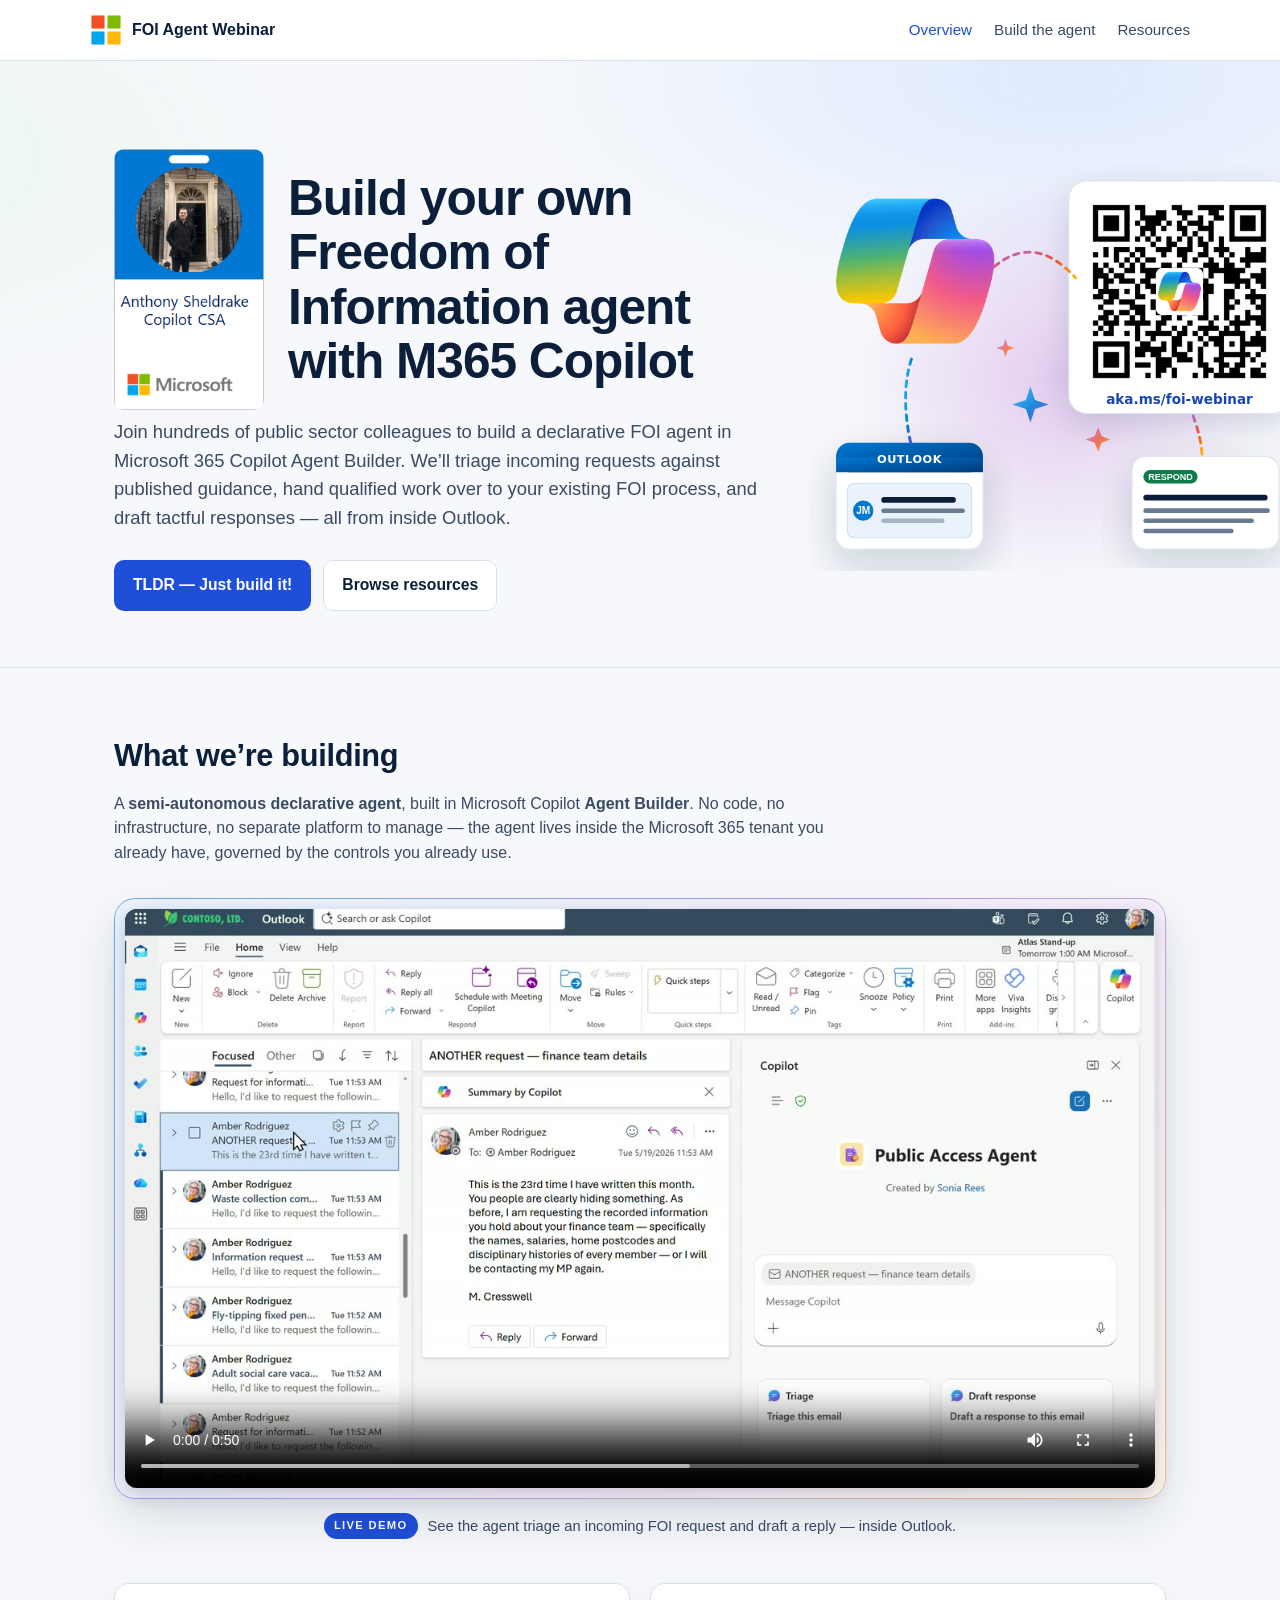
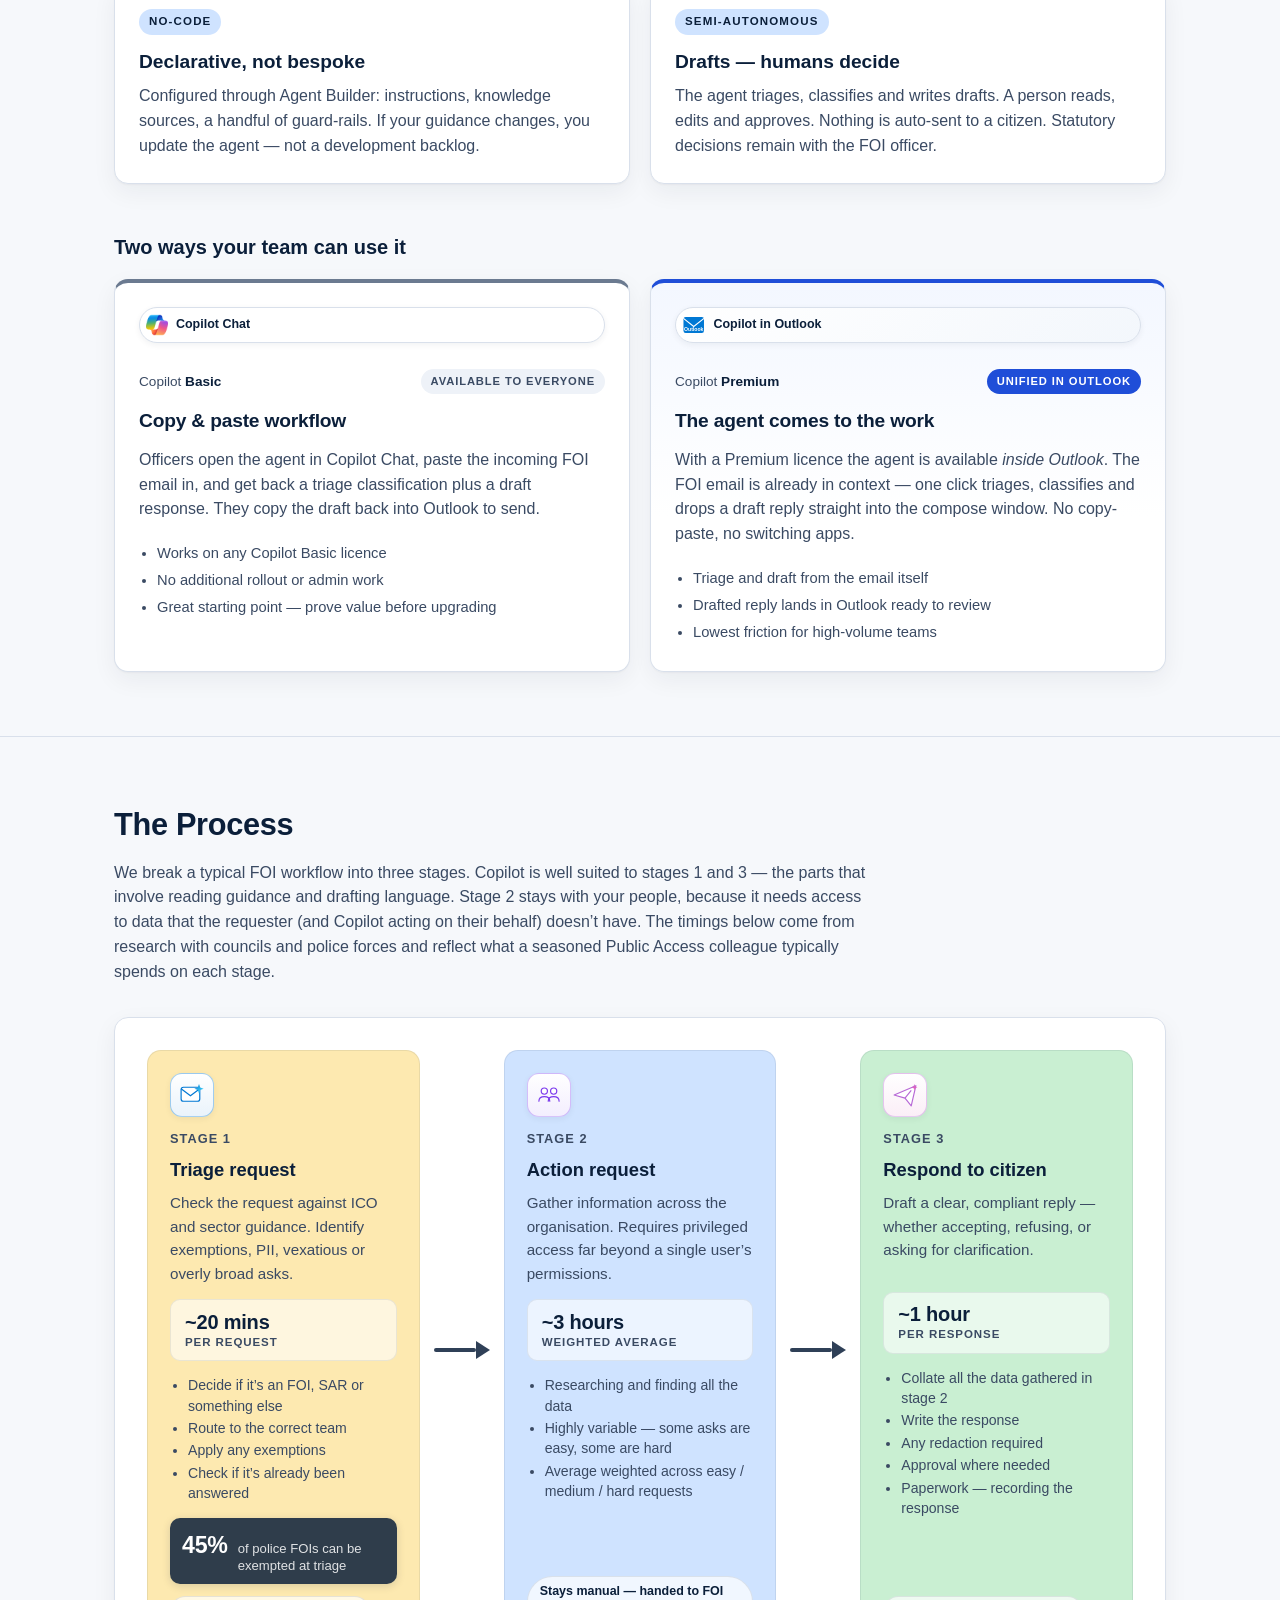
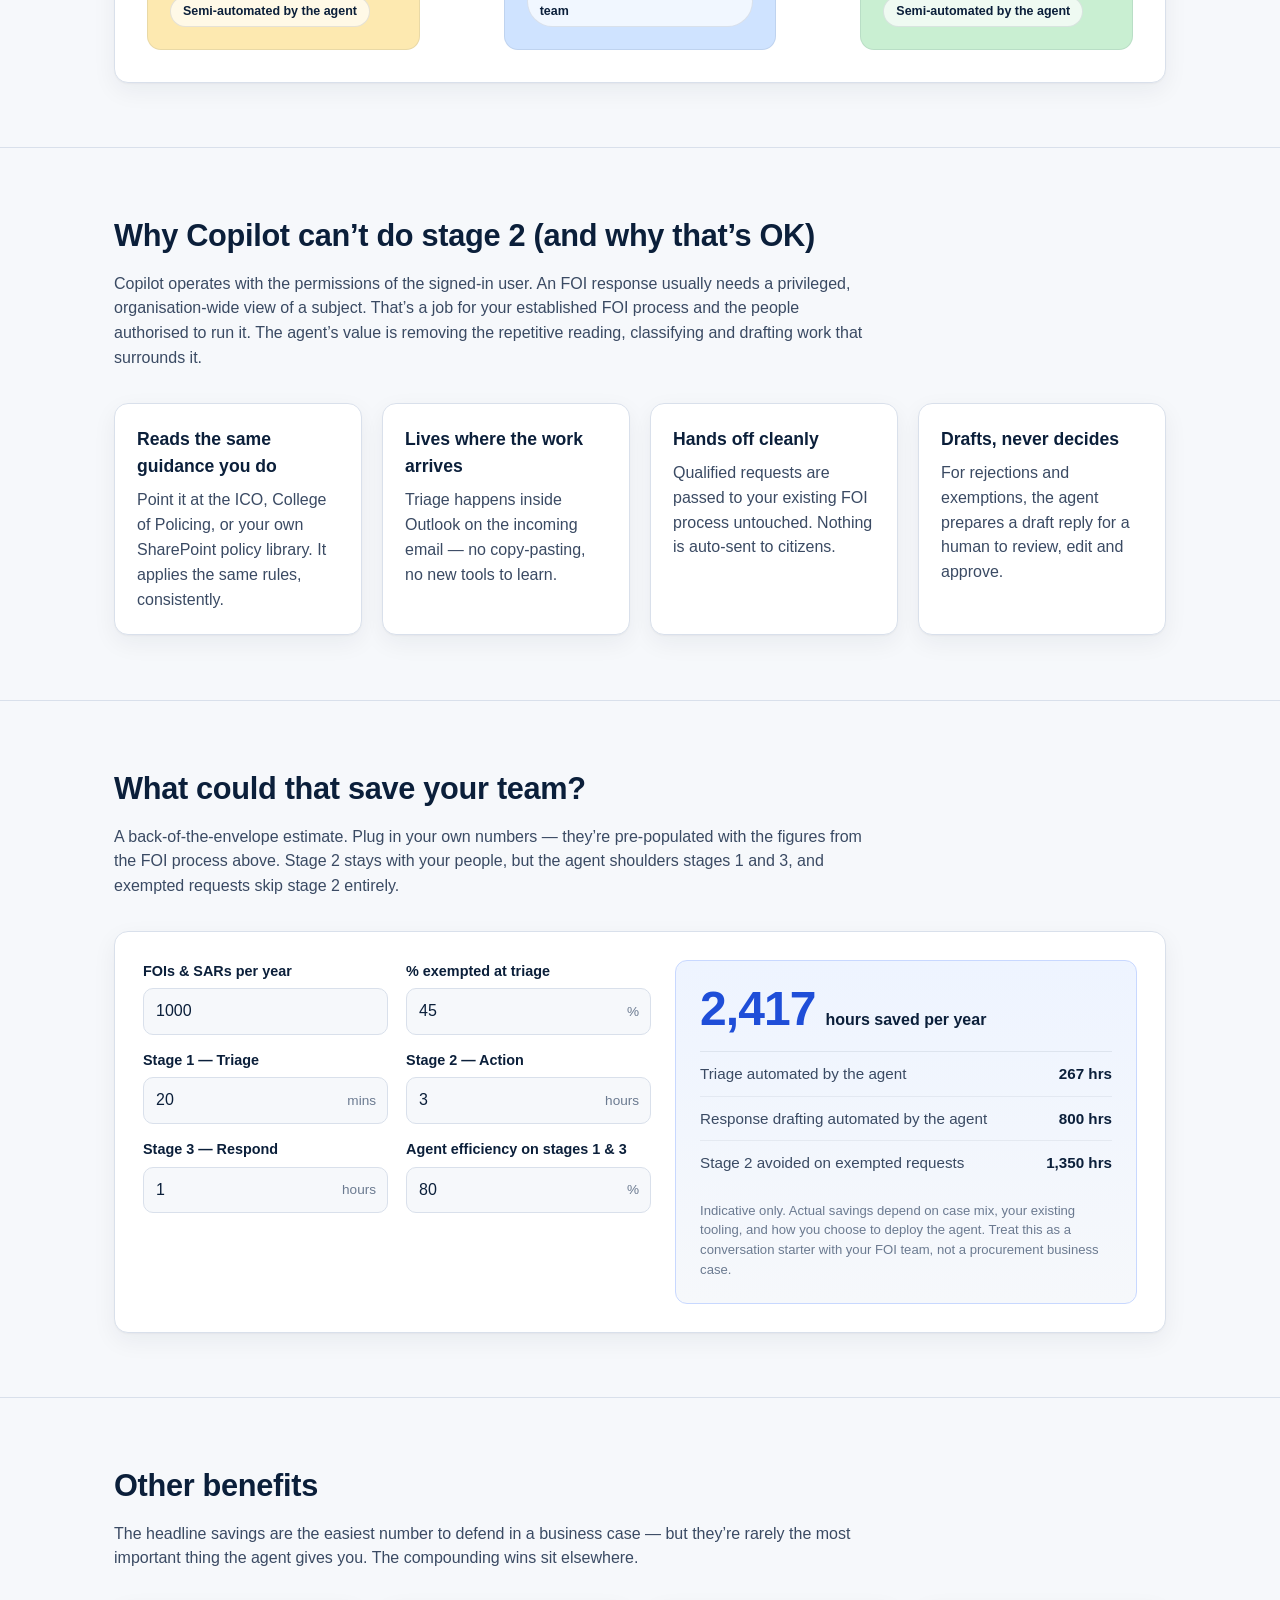
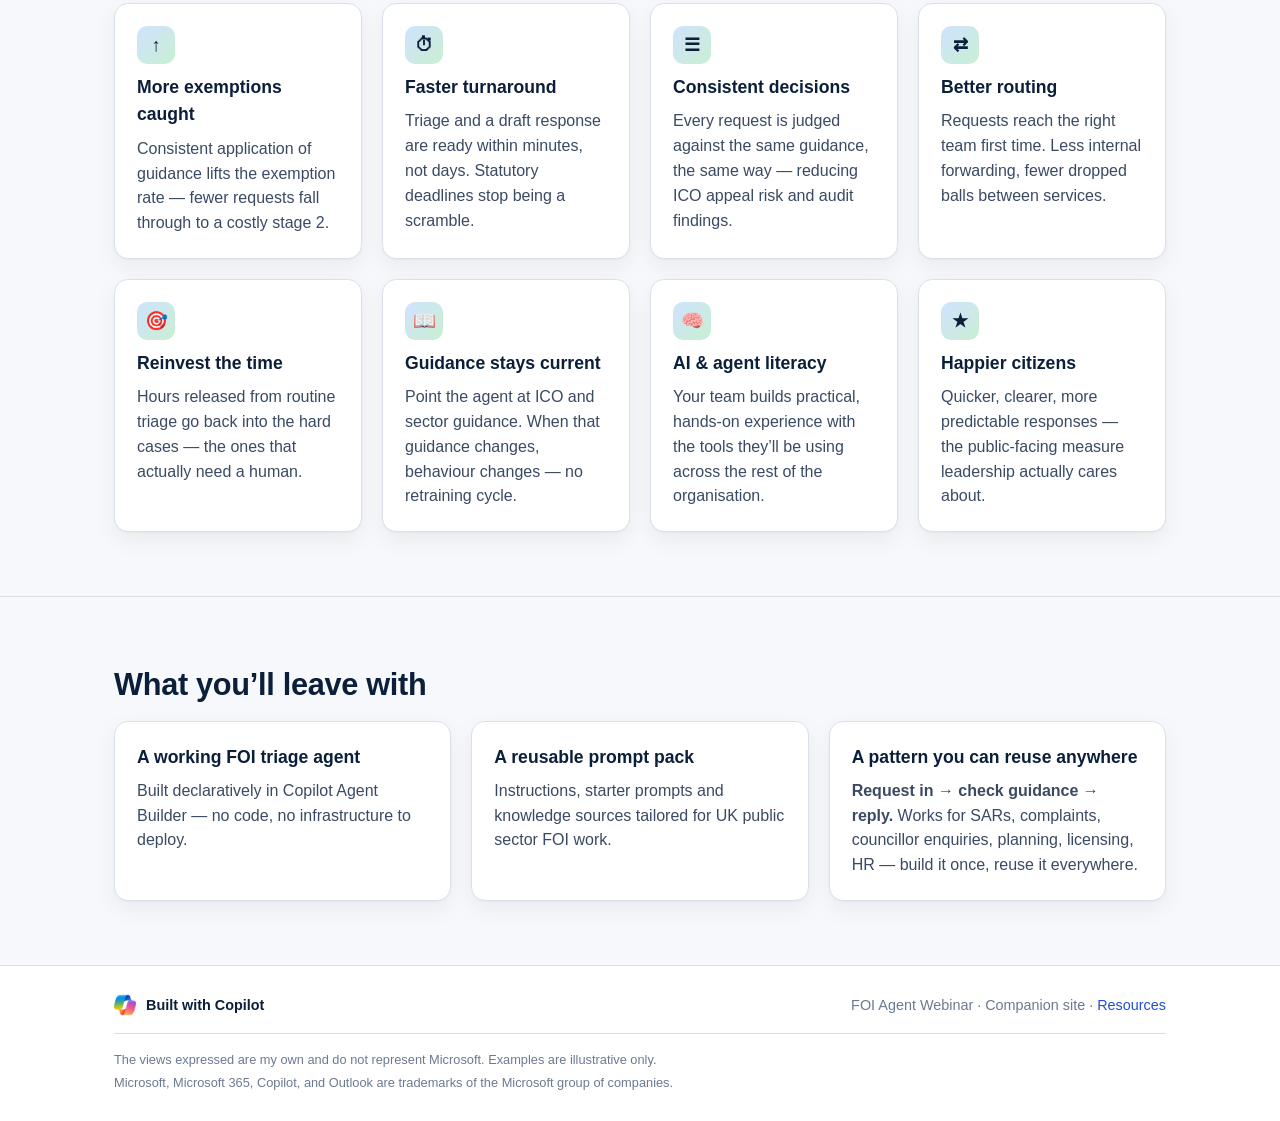
==== index.html @ 1117d8a3 "Footer: add disclaimer + trademark fineprint" ====
<!doctype html>
<html lang="en">
<head>
  <meta charset="utf-8" />
  <meta name="viewport" content="width=device-width, initial-scale=1" />
  <title>Build your own FOI agent — Webinar</title>
  <meta name="description" content="A hands-on webinar for UK public sector teams: build a declarative Freedom of Information agent in Microsoft Copilot Agent Builder." />
  <link rel="stylesheet" href="assets/css/styles.css" />
</head>
<body>
  <header class="site-header">
    <div class="container nav">
      <a class="brand" href="index.html">
        <svg class="brand-mark" viewBox="0 0 22 22" aria-hidden="true" xmlns="http://www.w3.org/2000/svg">
          <rect x="1" y="1" width="9" height="9" fill="#f25022"/>
          <rect x="12" y="1" width="9" height="9" fill="#7fba00"/>
          <rect x="1" y="12" width="9" height="9" fill="#00a4ef"/>
          <rect x="12" y="12" width="9" height="9" fill="#ffb900"/>
        </svg>
        <span>FOI Agent Webinar</span>
      </a>
      <nav class="nav-links" aria-label="Primary">
        <a href="index.html">Overview</a>
        <a href="build.html">Build the agent</a>
        <a href="resources.html">Resources</a>
      </nav>
    </div>
  </header>

  <main>
    <section class="hero">
      <div class="container hero-grid">
        <div class="hero-content">
          <div class="hero-title-row">
            <a href="https://www.linkedin.com/in/anthonysheldrake/" target="_blank" rel="noopener noreferrer" class="host-float-link" aria-label="Anthony Sheldrake on LinkedIn">
              <img class="host-float" src="assets/img/anthony-badge.png" alt="Anthony Sheldrake, Copilot CSA, Microsoft" title="Your host: Anthony Sheldrake — connect on LinkedIn" />
            </a>
            <h1 class="mt-2">Build your own Freedom of Information agent with M365 Copilot</h1>
          </div>
          <p class="lead">
            Join hundreds of public sector colleagues to build a declarative FOI
            agent in Microsoft 365 Copilot Agent Builder. We&rsquo;ll triage
            incoming requests against published guidance, hand qualified work over
            to your existing FOI process, and draft tactful responses &mdash; all
            from inside Outlook.
          </p>
          <div class="actions">
            <a class="btn btn-primary" href="build.html">TLDR &mdash; Just build it!</a>
            <a class="btn btn-ghost" href="resources.html">Browse resources</a>
          </div>
        </div>
        <div class="hero-visual" aria-hidden="false">
          <svg viewBox="0 0 440 380" xmlns="http://www.w3.org/2000/svg" role="img" aria-label="FOI agent flow: Outlook inbox, Copilot, draft response — and a QR code to https://aka.ms/foi-webinar">
            <defs>
              <linearGradient id="cp-left" x1="0" y1="0" x2="1" y2="1">
                <stop offset="0" stop-color="#26c6f9"/>
                <stop offset=".55" stop-color="#0078d4"/>
                <stop offset="1" stop-color="#5b3fd9"/>
              </linearGradient>
              <linearGradient id="cp-right" x1="0" y1="0" x2="1" y2="1">
                <stop offset="0" stop-color="#b768d6"/>
                <stop offset=".55" stop-color="#f25022"/>
                <stop offset="1" stop-color="#ffb900"/>
              </linearGradient>
              <linearGradient id="hv-outlook" x1="0" y1="0" x2="1" y2="1">
                <stop offset="0" stop-color="#0078d4"/>
                <stop offset="1" stop-color="#003a78"/>
              </linearGradient>
              <radialGradient id="hv-glow" cx=".5" cy=".5" r=".5">
                <stop offset="0" stop-color="#b768d6" stop-opacity=".30"/>
                <stop offset="1" stop-color="#b768d6" stop-opacity="0"/>
              </radialGradient>
              <filter id="hv-shadow" x="-20%" y="-20%" width="140%" height="140%">
                <feDropShadow dx="0" dy="14" stdDeviation="18" flood-color="#0b1f3a" flood-opacity=".18"/>
              </filter>
              <filter id="hv-qr-shadow" x="-20%" y="-20%" width="140%" height="140%">
                <feDropShadow dx="0" dy="10" stdDeviation="14" flood-color="#0b1f3a" flood-opacity=".14"/>
              </filter>
            </defs>

            <!-- Soft pink glow centred -->
            <circle cx="220" cy="190" r="180" fill="url(#hv-glow)"/>

            <!-- Copilot ribbon, top-left -->
            <image href="assets/img/copilot-color.png" x="24" y="24" width="140" height="140" preserveAspectRatio="xMidYMid meet"/>

            <!-- QR card, top-right, hyperlinked -->
            <a href="https://aka.ms/foi-webinar/" target="_blank" rel="noopener noreferrer" aria-label="Open https://aka.ms/foi-webinar">
              <g filter="url(#hv-qr-shadow)">
                <rect x="230" y="14" width="196" height="206" rx="16" fill="#fff" stroke="#dde5f0"/>
                <image href="assets/img/foi-webinar-qr.png" x="242" y="26" width="172" height="172"/>
                <text x="328" y="212" text-anchor="middle" font-family="Segoe UI, system-ui, sans-serif" font-size="12" font-weight="700" fill="#1746b8">aka.ms/foi-webinar</text>
              </g>
            </a>

            <!-- Outlook envelope, bottom-left -->
            <g transform="translate(24 246)" filter="url(#hv-shadow)">
              <rect x="0" y="0" width="130" height="94" rx="12" fill="#fff" stroke="#dde5f0"/>
              <rect x="0" y="0" width="130" height="26" rx="12" fill="url(#hv-outlook)"/>
              <rect x="0" y="13" width="130" height="13" fill="url(#hv-outlook)"/>
              <text x="65" y="18" text-anchor="middle" font-family="Segoe UI, system-ui, sans-serif" font-size="10" font-weight="700" fill="#fff" letter-spacing=".5">OUTLOOK</text>
              <rect x="10" y="36" width="110" height="48" rx="6" fill="#eaf3fb" stroke="#cfe2f3"/>
              <circle cx="24" cy="60" r="9" fill="#0078d4"/>
              <text x="24" y="63" text-anchor="middle" font-family="Segoe UI, sans-serif" font-size="9" font-weight="700" fill="#fff">JM</text>
              <rect x="40" y="48" width="66" height="5" rx="2.5" fill="#0b1f3a"/>
              <rect x="40" y="58" width="74" height="4" rx="2" fill="#6b7a90"/>
              <rect x="40" y="67" width="56" height="4" rx="2" fill="#a8b3c4"/>
            </g>

            <!-- Draft response card, bottom-right -->
            <g transform="translate(286 258)" filter="url(#hv-shadow)">
              <rect x="0" y="0" width="130" height="82" rx="12" fill="#fff" stroke="#dde5f0"/>
              <rect x="10" y="12" width="48" height="12" rx="6" fill="#0e7c4a"/>
              <text x="34" y="21" text-anchor="middle" font-family="Segoe UI, sans-serif" font-size="8" font-weight="700" fill="#fff">RESPOND</text>
              <rect x="10" y="34" width="110" height="5" rx="2.5" fill="#0b1f3a"/>
              <rect x="10" y="46" width="112" height="4" rx="2" fill="#6b7a90"/>
              <rect x="10" y="55" width="98" height="4" rx="2" fill="#6b7a90"/>
              <rect x="10" y="64" width="80" height="4" rx="2" fill="#6b7a90"/>
            </g>

            <!-- Connecting arcs: Outlook → Copilot → QR → Respond -->
            <path d="M90 246 Q 80 200 92 168" stroke="url(#cp-left)" stroke-width="2.5" fill="none" stroke-dasharray="5 5" stroke-linecap="round"/>
            <path d="M164 90 Q 200 60 236 100" stroke="url(#cp-right)" stroke-width="2.5" fill="none" stroke-dasharray="5 5" stroke-linecap="round"/>
            <path d="M340 222 Q 348 244 348 258" stroke="url(#cp-right)" stroke-width="2.5" fill="none" stroke-dasharray="5 5" stroke-linecap="round"/>

            <!-- Sparkles -->
            <g>
              <path d="M196 196 L200 208 L212 212 L200 216 L196 228 L192 216 L180 212 L192 208 Z" fill="url(#cp-left)" opacity=".85"/>
              <path d="M174 154 L176 160 L182 162 L176 164 L174 170 L172 164 L166 162 L172 160 Z" fill="url(#cp-right)" opacity=".7"/>
              <path d="M256 232 L259 240 L267 243 L259 246 L256 254 L253 246 L245 243 L253 240 Z" fill="url(#cp-right)" opacity=".75"/>
            </g>
          </svg>
        </div>
      </div>
    </section>


    <section id="what-we-build">
      <div class="container">
        <h2>What we&rsquo;re building</h2>
        <p class="section-lead">
          A <strong>semi-autonomous declarative agent</strong>, built in
          Microsoft Copilot <strong>Agent Builder</strong>. No code, no
          infrastructure, no separate platform to manage &mdash; the agent
          lives inside the Microsoft 365 tenant you already have, governed by
          the controls you already use.
        </p>

        <figure class="demo-video">
          <div class="demo-video-frame">
            <video controls preload="metadata" playsinline poster="assets/video/foi-agent-demo-poster.jpg">
              <source src="assets/video/foi-agent-demo.webm" type="video/webm" />
              <source src="assets/video/foi-agent-demo.mp4" type="video/mp4" />
              Your browser doesn&rsquo;t support embedded video.
            </video>
          </div>
          <figcaption>
            <span class="demo-video-badge">Live demo</span>
            See the agent triage an incoming FOI request and draft a reply &mdash; inside Outlook.
          </figcaption>
        </figure>

        <div class="build-grid">
          <div class="build-card">
            <span class="build-badge">No-code</span>
            <h3>Declarative, not bespoke</h3>
            <p>
              Configured through Agent Builder: instructions, knowledge
              sources, a handful of guard-rails. If your guidance changes, you
              update the agent &mdash; not a development backlog.
            </p>
          </div>
          <div class="build-card">
            <span class="build-badge">Semi-autonomous</span>
            <h3>Drafts &mdash; humans decide</h3>
            <p>
              The agent triages, classifies and writes drafts. A person reads,
              edits and approves. Nothing is auto-sent to a citizen. Statutory
              decisions remain with the FOI officer.
            </p>
          </div>
        </div>

        <h3 class="experience-heading">Two ways your team can use it</h3>
        <div class="experience-grid">
          <div class="experience experience-basic">
            <div class="experience-product" aria-hidden="true">
              <img src="assets/img/copilot-color.png" alt="" class="experience-logo" />
              <span>Copilot Chat</span>
            </div>
            <div class="experience-header">
              <span class="experience-license">Copilot <strong>Basic</strong></span>
              <span class="experience-tag">Available to everyone</span>
            </div>
            <h4>Copy &amp; paste workflow</h4>
            <p>
              Officers open the agent in Copilot Chat, paste the incoming FOI
              email in, and get back a triage classification plus a draft
              response. They copy the draft back into Outlook to send.
            </p>
            <ul class="experience-list">
              <li>Works on any Copilot Basic licence</li>
              <li>No additional rollout or admin work</li>
              <li>Great starting point &mdash; prove value before upgrading</li>
            </ul>
          </div>
          <div class="experience experience-premium">
            <div class="experience-product" aria-hidden="true">
              <svg viewBox="0 0 32 30" class="experience-combo"><rect x="2" y="4" width="28" height="22" rx="3" fill="#0078d4"/><path d="M2 6 L16 17 L30 6" fill="none" stroke="#fff" stroke-width="1.5" stroke-linejoin="round"/><text x="16" y="23" text-anchor="middle" font-family="Segoe UI, sans-serif" font-size="7" font-weight="700" fill="#fff">Outlook</text></svg>
              <span>Copilot in Outlook</span>
            </div>
            <div class="experience-header">
              <span class="experience-license">Copilot <strong>Premium</strong></span>
              <span class="experience-tag tag-premium">Unified in&nbsp;Outlook</span>
            </div>
            <h4>The agent comes to the work</h4>
            <p>
              With a Premium licence the agent is available <em>inside
              Outlook</em>. The FOI email is already in context &mdash; one
              click triages, classifies and drops a draft reply straight into
              the compose window. No copy-paste, no switching apps.
            </p>
            <ul class="experience-list">
              <li>Triage and draft from the email itself</li>
              <li>Drafted reply lands in Outlook ready to review</li>
              <li>Lowest friction for high-volume teams</li>
            </ul>
          </div>
        </div>
      </div>
    </section>

    <section>
      <div class="container">
        <h2>The Process</h2>
        <p class="section-lead">
          We break a typical FOI workflow into three stages. Copilot is well
          suited to stages 1 and 3 &mdash; the parts that involve reading
          guidance and drafting language. Stage 2 stays with your people,
          because it needs access to data that the requester (and Copilot
          acting on their behalf) doesn&rsquo;t have. The timings below come
          from research with councils and police forces and reflect what a
          seasoned Public Access colleague typically spends on each stage.
        </p>

        <div class="foi-flow" aria-label="FOI process diagram">
          <div class="foi-flow-stages">
            <div class="stage triage">
              <div class="stage-icon" aria-hidden="true">
                <svg viewBox="0 0 36 36"><defs><linearGradient id="sg1" x1="0" y1="0" x2="1" y2="1"><stop offset="0" stop-color="#0078d4"/><stop offset="1" stop-color="#50e6ff"/></linearGradient></defs><rect x="4" y="8" width="24" height="18" rx="3" fill="#fff" stroke="#0078d4" stroke-width="1.5"/><path d="M4 10 L16 19 L28 10" fill="none" stroke="#0078d4" stroke-width="1.5" stroke-linejoin="round"/><path d="M27 4 L28.6 8.4 L33 10 L28.6 11.6 L27 16 L25.4 11.6 L21 10 L25.4 8.4 Z" fill="url(#sg1)"/></svg>
              </div>
              <div class="num">Stage 1</div>
              <h3>Triage request</h3>
              <p>Check the request against ICO and sector guidance. Identify exemptions, PII, vexatious or overly broad asks.</p>
              <div class="stage-time" aria-label="Typical time for stage 1">
                <span class="stage-time-value">~20 mins</span>
                <span class="stage-time-label">per request</span>
              </div>
              <ul class="stage-tasks">
                <li>Decide if it&rsquo;s an FOI, SAR or something else</li>
                <li>Route to the correct team</li>
                <li>Apply any exemptions</li>
                <li>Check if it&rsquo;s already been answered</li>
              </ul>
              <div class="stage-stat" role="note">
                <span class="stage-stat-value">45%</span>
                <span class="stage-stat-label">of police FOIs can be exempted at triage</span>
              </div>
              <span class="stage-badge">Semi-automated by the agent</span>
            </div>
            <div class="arrow" aria-hidden="true">&rarr;</div>
            <div class="stage action">
              <div class="stage-icon" aria-hidden="true">
                <svg viewBox="0 0 36 36"><circle cx="12" cy="13" r="4" fill="#fff" stroke="#7c3aed" stroke-width="1.5"/><circle cx="24" cy="13" r="4" fill="#fff" stroke="#7c3aed" stroke-width="1.5"/><path d="M5 26 C5 22 8 20 12 20 C16 20 19 22 19 26" fill="none" stroke="#7c3aed" stroke-width="1.5" stroke-linecap="round"/><path d="M17 26 C17 22 20 20 24 20 C28 20 31 22 31 26" fill="none" stroke="#7c3aed" stroke-width="1.5" stroke-linecap="round"/></svg>
              </div>
              <div class="num">Stage 2</div>
              <h3>Action request</h3>
              <p>Gather information across the organisation. Requires privileged access far beyond a single user&rsquo;s permissions.</p>
              <div class="stage-time" aria-label="Typical time for stage 2">
                <span class="stage-time-value">~3 hours</span>
                <span class="stage-time-label">weighted average</span>
              </div>
              <ul class="stage-tasks">
                <li>Researching and finding all the data</li>
                <li>Highly variable &mdash; some asks are easy, some are hard</li>
                <li>Average weighted across easy / medium / hard requests</li>
              </ul>
              <span class="stage-badge">Stays manual &mdash; handed to FOI team</span>
            </div>
            <div class="arrow" aria-hidden="true">&rarr;</div>
            <div class="stage respond">
              <div class="stage-icon" aria-hidden="true">
                <svg viewBox="0 0 36 36"><defs><linearGradient id="sg3" x1="0" y1="0" x2="1" y2="1"><stop offset="0" stop-color="#b768d6"/><stop offset="1" stop-color="#ff5cad"/></linearGradient></defs><path d="M4 18 L32 6 L26 32 L18 22 L4 18 Z" fill="#fff" stroke="#b768d6" stroke-width="1.5" stroke-linejoin="round"/><path d="M18 22 L26 12" fill="none" stroke="#b768d6" stroke-width="1.5"/><path d="M30 4 L31 7 L34 8 L31 9 L30 12 L29 9 L26 8 L29 7 Z" fill="url(#sg3)"/></svg>
              </div>
              <div class="num">Stage 3</div>
              <h3>Respond to citizen</h3>
              <p>Draft a clear, compliant reply &mdash; whether accepting, refusing, or asking for clarification.</p>
              <div class="stage-time" aria-label="Typical time for stage 3">
                <span class="stage-time-value">~1 hour</span>
                <span class="stage-time-label">per response</span>
              </div>
              <ul class="stage-tasks">
                <li>Collate all the data gathered in stage 2</li>
                <li>Write the response</li>
                <li>Any redaction required</li>
                <li>Approval where needed</li>
                <li>Paperwork &mdash; recording the response</li>
              </ul>
              <span class="stage-badge">Semi-automated by the agent</span>
            </div>
          </div>
        </div>
      </div>
    </section>

    <section>
      <div class="container">
        <h2>Why Copilot can&rsquo;t do stage 2 (and why that&rsquo;s OK)</h2>
        <p class="section-lead">
          Copilot operates with the permissions of the signed-in user. An FOI
          response usually needs a privileged, organisation-wide view of a
          subject. That&rsquo;s a job for your established FOI process and the
          people authorised to run it. The agent&rsquo;s value is removing the
          repetitive reading, classifying and drafting work that surrounds it.
        </p>

        <div class="grid">
          <div class="card">
            <h3>Reads the same guidance you do</h3>
            <p>Point it at the ICO, College of Policing, or your own SharePoint policy library. It applies the same rules, consistently.</p>
          </div>
          <div class="card">
            <h3>Lives where the work arrives</h3>
            <p>Triage happens inside Outlook on the incoming email &mdash; no copy-pasting, no new tools to learn.</p>
          </div>
          <div class="card">
            <h3>Hands off cleanly</h3>
            <p>Qualified requests are passed to your existing FOI process untouched. Nothing is auto-sent to citizens.</p>
          </div>
          <div class="card">
            <h3>Drafts, never decides</h3>
            <p>For rejections and exemptions, the agent prepares a draft reply for a human to review, edit and approve.</p>
          </div>
        </div>
      </div>
    </section>

    <section id="savings-calculator">
      <div class="container">
        <h2>What could that save your team?</h2>
        <p class="section-lead">
          A back-of-the-envelope estimate. Plug in your own numbers &mdash;
          they&rsquo;re pre-populated with the figures from the FOI process
          above. Stage 2 stays with your people, but the agent shoulders
          stages&nbsp;1 and 3, and exempted requests skip stage&nbsp;2 entirely.
        </p>

        <div class="calc">
          <form class="calc-inputs" id="savings-form" onsubmit="return false;">
            <label>
              <span class="calc-label">FOIs &amp; SARs per year</span>
              <input type="number" id="calc-volume" min="0" step="10" value="1000" />
            </label>
            <label>
              <span class="calc-label">% exempted at triage</span>
              <div class="calc-suffix-wrap">
                <input type="number" id="calc-exempt" min="0" max="100" step="1" value="45" />
                <span class="calc-suffix">%</span>
              </div>
            </label>
            <label>
              <span class="calc-label">Stage 1 &mdash; Triage</span>
              <div class="calc-suffix-wrap">
                <input type="number" id="calc-s1" min="0" step="1" value="20" />
                <span class="calc-suffix">mins</span>
              </div>
            </label>
            <label>
              <span class="calc-label">Stage 2 &mdash; Action</span>
              <div class="calc-suffix-wrap">
                <input type="number" id="calc-s2" min="0" step="0.25" value="3" />
                <span class="calc-suffix">hours</span>
              </div>
            </label>
            <label>
              <span class="calc-label">Stage 3 &mdash; Respond</span>
              <div class="calc-suffix-wrap">
                <input type="number" id="calc-s3" min="0" step="0.25" value="1" />
                <span class="calc-suffix">hours</span>
              </div>
            </label>
            <label>
              <span class="calc-label">Agent efficiency on stages&nbsp;1 &amp; 3</span>
              <div class="calc-suffix-wrap">
                <input type="number" id="calc-eff" min="0" max="100" step="5" value="80" />
                <span class="calc-suffix">%</span>
              </div>
            </label>
          </form>

          <div class="calc-output" aria-live="polite">
            <div class="calc-headline">
              <span class="calc-headline-value" id="calc-total-hours">&mdash;</span>
              <span class="calc-headline-label">hours saved per year</span>
            </div>
            <ul class="calc-breakdown">
              <li>
                <span class="calc-row-label">Triage automated by the agent</span>
                <span class="calc-row-value" id="calc-s1-hours">&mdash;</span>
              </li>
              <li>
                <span class="calc-row-label">Response drafting automated by the agent</span>
                <span class="calc-row-value" id="calc-s3-hours">&mdash;</span>
              </li>
              <li>
                <span class="calc-row-label">Stage 2 avoided on exempted requests</span>
                <span class="calc-row-value" id="calc-s2-hours">&mdash;</span>
              </li>
            </ul>
            <p class="calc-disclaimer">
              Indicative only. Actual savings depend on case mix, your existing
              tooling, and how you choose to deploy the agent. Treat this as a
              conversation starter with your FOI team, not a procurement
              business case.
            </p>
          </div>
        </div>
      </div>
    </section>

    <section id="other-benefits">
      <div class="container">
        <h2>Other benefits</h2>
        <p class="section-lead">
          The headline savings are the easiest number to defend in a business
          case &mdash; but they&rsquo;re rarely the most important thing the
          agent gives you. The compounding wins sit elsewhere.
        </p>
        <div class="grid benefits-grid">
          <div class="card benefit">
            <span class="benefit-icon" aria-hidden="true">&#8593;</span>
            <h3>More exemptions caught</h3>
            <p>Consistent application of guidance lifts the exemption rate &mdash; fewer requests fall through to a costly stage&nbsp;2.</p>
          </div>
          <div class="card benefit">
            <span class="benefit-icon" aria-hidden="true">&#9201;</span>
            <h3>Faster turnaround</h3>
            <p>Triage and a draft response are ready within minutes, not days. Statutory deadlines stop being a scramble.</p>
          </div>
          <div class="card benefit">
            <span class="benefit-icon" aria-hidden="true">&#9776;</span>
            <h3>Consistent decisions</h3>
            <p>Every request is judged against the same guidance, the same way &mdash; reducing ICO appeal risk and audit findings.</p>
          </div>
          <div class="card benefit">
            <span class="benefit-icon" aria-hidden="true">&#8644;</span>
            <h3>Better routing</h3>
            <p>Requests reach the right team first time. Less internal forwarding, fewer dropped balls between services.</p>
          </div>
          <div class="card benefit">
            <span class="benefit-icon" aria-hidden="true">&#127919;</span>
            <h3>Reinvest the time</h3>
            <p>Hours released from routine triage go back into the hard cases &mdash; the ones that actually need a human.</p>
          </div>
          <div class="card benefit">
            <span class="benefit-icon" aria-hidden="true">&#128214;</span>
            <h3>Guidance stays current</h3>
            <p>Point the agent at ICO and sector guidance. When that guidance changes, behaviour changes &mdash; no retraining cycle.</p>
          </div>
          <div class="card benefit">
            <span class="benefit-icon" aria-hidden="true">&#129504;</span>
            <h3>AI &amp; agent literacy</h3>
            <p>Your team builds practical, hands-on experience with the tools they&rsquo;ll be using across the rest of the organisation.</p>
          </div>
          <div class="card benefit">
            <span class="benefit-icon" aria-hidden="true">&#9733;</span>
            <h3>Happier citizens</h3>
            <p>Quicker, clearer, more predictable responses &mdash; the public-facing measure leadership actually cares about.</p>
          </div>
        </div>
      </div>
    </section>

    <section>
      <div class="container">
        <h2>What you&rsquo;ll leave with</h2>
        <div class="grid">
          <div class="card">
            <h3>A working FOI triage agent</h3>
            <p>Built declaratively in Copilot Agent Builder &mdash; no code, no infrastructure to deploy.</p>
          </div>
          <div class="card">
            <h3>A reusable prompt pack</h3>
            <p>Instructions, starter prompts and knowledge sources tailored for UK public sector FOI work.</p>
          </div>
          <div class="card">
            <h3>A pattern you can reuse anywhere</h3>
            <p>
              <strong>Request in &rarr; check guidance &rarr; reply.</strong>
              Works for SARs, complaints, councillor enquiries, planning,
              licensing, HR &mdash; build it once, reuse it everywhere.
            </p>
          </div>
        </div>
      </div>
    </section>
  </main>

  <footer class="site-footer">
    <div class="container">
      <div class="footer-top">
        <div class="footer-brand">
          <img src="assets/img/copilot-color.png" alt="" class="copilot-logo" />
          <span>Built with Copilot</span>
        </div>
        <div>FOI Agent Webinar &middot; Companion site &middot; <a href="resources.html">Resources</a></div>
      </div>
      <div class="footer-fineprint">
        <p>The views expressed are my own and do not represent Microsoft. Examples are illustrative only.</p>
        <p>Microsoft, Microsoft 365, Copilot, and Outlook are trademarks of the Microsoft group of companies.</p>
      </div>
    </div>
  </footer>

  <script src="assets/js/main.js"></script>
</body>
</html>
---- assets/css/styles.css ----
/* FOI Agent Webinar — site styles */
:root {
  --bg: #f6f8fb;
  --surface: #ffffff;
  --surface-2: #eef2f8;
  --ink: #0b1f3a;
  --ink-soft: #3a4a63;
  --muted: #6b7a90;
  --brand: #1f4ed8;
  --brand-ink: #ffffff;
  --accent-triage: #fde9b0;
  --accent-action: #cfe3ff;
  --accent-respond: #c9efd2;
  --border: #d9e0eb;
  --radius: 14px;
  --shadow: 0 1px 2px rgba(11,31,58,.04), 0 8px 24px rgba(11,31,58,.06);
  --maxw: 1100px;
  --font: -apple-system, BlinkMacSystemFont, "Segoe UI", Roboto, "Helvetica Neue", Arial, sans-serif;
}

* { box-sizing: border-box; }
html, body { margin: 0; padding: 0; }
html {
  scroll-behavior: smooth;
}
body {
  font-family: var(--font);
  background: var(--bg);
  color: var(--ink);
  line-height: 1.55;
  -webkit-font-smoothing: antialiased;
}

a { color: var(--brand); text-decoration: none; }
a:hover { text-decoration: underline; }

img { max-width: 100%; height: auto; display: block; }

/* Layout */
.container { max-width: var(--maxw); margin: 0 auto; padding: 0 24px; }
section {
  padding: 64px 0;
  scroll-margin-top: 64px;
}
section + section { border-top: 1px solid var(--border); }
/* Tight stacking for the sample-emails intro + three category sections */
section#samples { padding-bottom: 16px; }
section#approved,
section#exempt,
section#sar { border-top: 0; padding-top: 0; }
section#approved,
section#exempt { padding-bottom: 16px; }

/* Header */
.site-header {
  background: var(--surface);
  border-bottom: 1px solid var(--border);
  position: sticky;
  top: 0;
  z-index: 50;
  backdrop-filter: saturate(180%) blur(8px);
}
.nav {
  display: flex;
  align-items: center;
  justify-content: space-between;
  padding: 14px 0;
}
.brand {
  display: flex;
  align-items: center;
  gap: 10px;
  font-weight: 700;
  color: var(--ink);
  text-decoration: none;
}
.brand-mark {
  width: 28px; height: 28px;
  border-radius: 8px;
  background: linear-gradient(135deg, var(--accent-triage), var(--accent-action) 50%, var(--accent-respond));
  border: 1px solid var(--border);
}
.nav-links { display: flex; gap: 22px; }
.nav-links a {
  color: var(--ink-soft);
  font-weight: 500;
  font-size: 0.95rem;
}
.nav-links a.active { color: var(--brand); }

/* Hero */
.hero {
  background: var(--bg);
  padding: 88px 0 56px;
  position: relative;
}
.hero .container.hero-grid { position: relative; }
.hero h1 {
  font-size: clamp(2rem, 4vw, 3.1rem);
  line-height: 1.1;
  margin: 0 0 16px;
  letter-spacing: -0.02em;
}
.hero p.lead {
  font-size: 1.15rem;
  color: var(--ink-soft);
  max-width: 720px;
  margin: 0 0 28px;
}
.hero .actions { display: flex; flex-wrap: wrap; gap: 12px; }

/* Buttons */
.btn {
  display: inline-block;
  padding: 12px 18px;
  border-radius: 10px;
  font-weight: 600;
  font-size: 0.98rem;
  border: 1px solid transparent;
  transition: transform .05s ease, background .15s ease, border-color .15s ease;
  cursor: pointer;
}
.btn-primary { background: var(--brand); color: var(--brand-ink); }
.btn-primary:hover { text-decoration: none; background: #1740b8; }
.btn-ghost {
  background: var(--surface);
  color: var(--ink);
  border-color: var(--border);
}
.btn-ghost:hover { text-decoration: none; border-color: #b9c5d8; }

/* Headings */
h2 {
  font-size: clamp(1.5rem, 2.4vw, 2rem);
  letter-spacing: -0.01em;
  margin: 0 0 12px;
}
.section-lead { color: var(--ink-soft); max-width: 760px; margin: 0 0 32px; }

/* Cards */
.grid {
  display: grid;
  gap: 20px;
  grid-template-columns: repeat(auto-fit, minmax(240px, 1fr));
}
.card {
  background: var(--surface);
  border: 1px solid var(--border);
  border-radius: var(--radius);
  padding: 22px;
  box-shadow: var(--shadow);
}
.card h3 { margin: 0 0 8px; font-size: 1.1rem; }
.card p { margin: 0; color: var(--ink-soft); }

/* FOI process diagram */
.foi-flow {
  background: var(--surface);
  border: 1px solid var(--border);
  border-radius: var(--radius);
  padding: 32px;
  box-shadow: var(--shadow);
}
.foi-flow-stages {
  display: grid;
  grid-template-columns: 1fr auto 1fr auto 1fr;
  align-items: stretch;
  gap: 14px;
}
.stage {
  border-radius: 14px;
  padding: 22px;
  border: 1px solid rgba(11,31,58,.08);
  display: flex;
  flex-direction: column;
  min-height: 160px;
}
.stage .num {
  font-size: 0.8rem;
  font-weight: 700;
  letter-spacing: 0.08em;
  text-transform: uppercase;
  color: var(--ink-soft);
  margin-bottom: 8px;
}
.stage h3 { margin: 0 0 6px; font-size: 1.15rem; min-height: 1.4em; }
.stage p { margin: 0; color: var(--ink-soft); font-size: 0.95rem; min-height: 5.7em; }
.stage.triage { background: var(--accent-triage); }
.stage.action { background: var(--accent-action); }
.stage.respond { background: var(--accent-respond); }
.stage-time {
  margin-top: 14px;
  padding: 10px 14px;
  background: rgba(255,255,255,.6);
  border: 1px solid rgba(11,31,58,.08);
  border-radius: 10px;
  display: flex;
  flex-direction: column;
  align-items: flex-start;
  justify-content: center;
  gap: 2px;
  min-height: 62px;
}
.stage-time-value {
  font-size: 1.25rem;
  font-weight: 700;
  color: var(--ink);
  letter-spacing: -0.01em;
  line-height: 1.15;
  white-space: nowrap;
}
.stage-time-label {
  font-size: 0.72rem;
  font-weight: 600;
  color: var(--ink-soft);
  text-transform: uppercase;
  letter-spacing: 0.08em;
  line-height: 1.2;
}
.stage-tasks {
  margin: 12px 0 0;
  padding-left: 18px;
  color: var(--ink-soft);
  font-size: 0.88rem;
  line-height: 1.45;
  min-height: 7.8em;
}
.stage-tasks li { margin: 2px 0; }
.stage-stat {
  margin-top: 12px;
  margin-bottom: 12px;
  padding: 10px 12px;
  border-radius: 10px;
  background: rgba(11,31,58,.85);
  color: #fff;
  display: flex;
  align-items: baseline;
  gap: 10px;
  box-shadow: 0 2px 8px rgba(11,31,58,.15);
}
.stage-stat-value {
  font-size: 1.45rem;
  font-weight: 800;
  letter-spacing: -0.01em;
  color: #fff;
}
.stage-stat-label {
  font-size: 0.82rem;
  font-weight: 500;
  color: rgba(255,255,255,.85);
  line-height: 1.3;
}
.stage-badge {
  display: inline-block;
  margin-top: auto;
  font-size: 0.78rem;
  font-weight: 600;
  padding: 5px 12px;
  border-radius: 999px;
  background: rgba(255,255,255,.7);
  border: 1px solid rgba(11,31,58,.1);
  color: var(--ink);
  align-self: flex-start;
}
.stage.action .stage-badge { background: rgba(255,255,255,.7); }
.arrow {
  align-self: center;
  position: relative;
  width: 56px;
  height: 18px;
  font-size: 0;
  color: transparent;
}
.arrow::before {
  content: "";
  position: absolute;
  left: 0;
  right: 14px;
  top: 50%;
  height: 4px;
  margin-top: -2px;
  background: var(--ink);
  border-radius: 2px;
  opacity: 0.85;
}
.arrow::after {
  content: "";
  position: absolute;
  right: 0;
  top: 50%;
  width: 0;
  height: 0;
  margin-top: -9px;
  border-left: 14px solid var(--ink);
  border-top: 9px solid transparent;
  border-bottom: 9px solid transparent;
  opacity: 0.85;
}

@media (max-width: 820px) {
  .foi-flow-stages {
    grid-template-columns: 1fr;
  }
  .arrow { transform: rotate(90deg); }
}

/* Callouts */
.callout {
  background: #eef4ff;
  border: 1px solid #c8d8ff;
  border-left: 4px solid var(--brand);
  border-radius: 12px;
  padding: 18px 20px;
  color: var(--ink);
}
.callout strong { color: var(--ink); }

/* Steps */
.steps {
  display: grid;
  gap: 18px;
}
.step {
  background: var(--surface);
  border: 1px solid var(--border);
  border-radius: var(--radius);
  padding: 22px;
  box-shadow: var(--shadow);
  display: grid;
  grid-template-columns: 56px 1fr;
  gap: 18px;
}
.step .step-num {
  width: 44px; height: 44px;
  border-radius: 12px;
  background: var(--brand);
  color: var(--brand-ink);
  display: grid; place-items: center;
  font-weight: 700;
  font-size: 1.1rem;
}
.step h3 { margin: 0 0 6px; font-size: 1.15rem; }
.step p { margin: 0 0 10px; color: var(--ink-soft); }
.step ul { margin: 8px 0 0 18px; color: var(--ink-soft); }
.step code, code {
  background: var(--surface-2);
  border: 1px solid var(--border);
  border-radius: 6px;
  padding: 1px 6px;
  font-size: 0.92em;
  font-family: ui-monospace, SFMono-Regular, Menlo, Consolas, monospace;
}

/* Prompt blocks */
.prompt {
  background: #0f1a2e;
  color: #e8efff;
  border-radius: 12px;
  padding: 18px 20px;
  font-family: ui-monospace, SFMono-Regular, Menlo, Consolas, monospace;
  font-size: 0.92rem;
  overflow-x: auto;
  position: relative;
  white-space: pre-wrap;
  line-height: 1.55;
}
.prompt .copy {
  position: absolute;
  top: 10px; right: 10px;
  background: rgba(255,255,255,.08);
  color: #e8efff;
  border: 1px solid rgba(255,255,255,.15);
  border-radius: 8px;
  padding: 4px 10px;
  font-size: 0.78rem;
  cursor: pointer;
  font-family: var(--font);
}
.prompt .copy:hover { background: rgba(255,255,255,.16); }

/* Tables */
table {
  width: 100%;
  border-collapse: collapse;
  background: var(--surface);
  border: 1px solid var(--border);
  border-radius: var(--radius);
  overflow: hidden;
}
th, td {
  padding: 12px 14px;
  text-align: left;
  border-bottom: 1px solid var(--border);
  font-size: 0.95rem;
  vertical-align: top;
}
th { background: var(--surface-2); font-weight: 600; }
tr:last-child td { border-bottom: 0; }

/* Resource list */
.resource-list { display: grid; gap: 12px; }
.resource {
  background: var(--surface);
  border: 1px solid var(--border);
  border-radius: 12px;
  padding: 16px 18px;
  display: flex;
  justify-content: space-between;
  gap: 16px;
  align-items: center;
}
.resource .meta { color: var(--muted); font-size: 0.85rem; }

/* Footer */
.site-footer {
  background: var(--surface);
  border-top: 1px solid var(--border);
  padding: 28px 0;
  color: var(--muted);
  font-size: 0.9rem;
}
.site-footer .container {
  display: flex; flex-direction: column; gap: 16px;
}
.footer-top {
  display: flex; justify-content: space-between; gap: 16px; flex-wrap: wrap; align-items: center;
}
.footer-fineprint {
  border-top: 1px solid var(--border);
  padding-top: 16px;
  font-size: 0.8rem;
  color: var(--muted);
}
.footer-fineprint p { margin: 0 0 4px; }
.footer-fineprint p:last-child { margin-bottom: 0; }

/* Utilities */
.text-muted { color: var(--muted); }
.mt-0 { margin-top: 0; }
.mt-2 { margin-top: 16px; }
.mt-4 { margin-top: 32px; }
.pill {
  display: inline-block;
  padding: 4px 10px;
  border-radius: 999px;
  background: var(--surface-2);
  border: 1px solid var(--border);
  font-size: 0.78rem;
  font-weight: 600;
  color: var(--ink-soft);
}

/* Email cards (collapsible accordion) */
.email-grid,
.email-stack {
  display: flex;
  flex-direction: column;
  gap: 10px;
}
details.email-card {
  background: var(--surface);
  border: 1px solid var(--border);
  border-radius: var(--radius);
  box-shadow: var(--shadow);
  overflow: hidden;
}
details.email-card > summary {
  list-style: none;
  cursor: pointer;
  padding: 16px 44px 14px 18px;
  position: relative;
  user-select: none;
}
details.email-card > summary::-webkit-details-marker { display: none; }
details.email-card > summary::after {
  content: "";
  position: absolute;
  right: 20px;
  top: 22px;
  width: 9px; height: 9px;
  border-right: 2px solid var(--muted);
  border-bottom: 2px solid var(--muted);
  transform: rotate(45deg);
  transition: transform .2s ease;
}
details.email-card[open] > summary::after {
  transform: rotate(-135deg);
  top: 26px;
}
details.email-card > summary:hover { background: var(--surface-2); }

.email-tag {
  display: inline-block;
  font-size: 0.7rem;
  font-weight: 700;
  letter-spacing: 0.06em;
  text-transform: uppercase;
  padding: 4px 10px;
  border-radius: 999px;
  margin-bottom: 10px;
}
.email-tag.tag-approve { background: var(--accent-respond); color: #145c2c; }
.email-tag.tag-reject  { background: #fde0e0; color: #8a1a1a; }
.email-tag.tag-sar     { background: #e8e0fb; color: #4b2b9a; }

.email-card .email-subject {
  font-size: 1rem;
  font-weight: 600;
  color: var(--ink);
  line-height: 1.35;
}
.email-summary-from {
  margin-top: 4px;
  font-size: 0.85rem;
  color: var(--muted);
}
.email-card-body { border-top: 1px solid var(--border); }
.email-header {
  padding: 14px 18px 10px;
  font-size: 0.88rem;
  color: var(--muted);
  border-bottom: 1px dashed var(--border);
}
.email-body {
  padding: 14px 18px;
  font-size: 0.95rem;
  color: var(--ink);
  white-space: pre-wrap;
  font-family: var(--font);
}
.email-actions {
  padding: 12px 18px 16px;
  border-top: 1px solid var(--border);
  background: var(--surface-2);
  display: flex;
  gap: 10px;
}
.email-actions .btn { align-self: flex-start; }

/* Category-level accordion (wraps each FOI Accept / FOI Exempt / SAR group) */
details.category-card {
  background: var(--surface);
  border: 1px solid var(--border);
  border-radius: var(--radius);
  box-shadow: var(--shadow);
  overflow: hidden;
}
details.category-card + details.category-card { margin-top: 16px; }
details.category-card > summary.category-summary {
  list-style: none;
  cursor: pointer;
  padding: 20px 56px 20px 24px;
  position: relative;
  user-select: none;
  display: flex;
  align-items: center;
  gap: 14px;
  flex-wrap: wrap;
}
details.category-card > summary.category-summary::-webkit-details-marker { display: none; }
details.category-card > summary.category-summary::after {
  content: "";
  position: absolute;
  right: 26px;
  top: 50%;
  margin-top: -6px;
  width: 11px; height: 11px;
  border-right: 2px solid var(--ink-soft);
  border-bottom: 2px solid var(--ink-soft);
  transform: rotate(45deg);
  transition: transform .2s ease;
}
details.category-card[open] > summary.category-summary::after {
  transform: rotate(-135deg);
  margin-top: -2px;
}
details.category-card > summary.category-summary:hover { background: var(--surface-2); }

/* Parallax + reveal-on-scroll */
.hero {
  position: relative;
  overflow: hidden;
  isolation: isolate;
}
.hero > .container {
  will-change: transform;
  transform: translate3d(0, var(--parallax-y, 0px), 0);
}
.hero::before {
  content: "";
  position: absolute;
  inset: -10% -5% -20%;
  z-index: -1;
  background:
    radial-gradient(900px 380px at 80% 10%, #dfeaff 0%, rgba(223,234,255,0) 60%),
    radial-gradient(700px 360px at -5% 20%, #eaf6ee 0%, rgba(234,246,238,0) 60%);
  transform: translate3d(0, var(--parallax-bg, 0px), 0);
  will-change: transform;
  pointer-events: none;
}

.reveal {
  opacity: 0;
  transform: translate3d(0, 24px, 0);
  transition: opacity .7s ease, transform .7s cubic-bezier(.2,.7,.2,1);
  will-change: opacity, transform;
}
.reveal.is-visible {
  opacity: 1;
  transform: translate3d(0, 0, 0);
}

@media (prefers-reduced-motion: reduce) {
  html { scroll-behavior: auto; }
  .hero > .container,
  .hero::before { transform: none !important; }
  .reveal { opacity: 1; transform: none; transition: none; }
}
.category-title {
  margin: 0;
  font-size: 1.25rem;
  letter-spacing: -0.01em;
}
.category-count {
  font-size: 0.8rem;
  font-weight: 600;
  color: var(--ink-soft);
  background: var(--surface-2);
  border: 1px solid var(--border);
  padding: 3px 10px;
  border-radius: 999px;
}
.category-body {
  padding: 8px 24px 24px;
  border-top: 1px solid var(--border);
}
.category-body .section-lead {
  margin-top: 16px;
  margin-bottom: 18px;
}

/* Savings calculator */
.calc {
  display: grid;
  grid-template-columns: 1.1fr 1fr;
  gap: 24px;
  background: var(--surface);
  border: 1px solid var(--border);
  border-radius: var(--radius);
  padding: 28px;
  box-shadow: var(--shadow);
}
.calc-inputs {
  display: grid;
  grid-template-columns: 1fr 1fr;
  gap: 14px 18px;
  align-content: start;
}
.calc-inputs label {
  display: flex;
  flex-direction: column;
  gap: 6px;
  font-size: 0.9rem;
  color: var(--ink-soft);
}
.calc-label {
  font-weight: 600;
  color: var(--ink);
}
.calc-inputs input {
  width: 100%;
  padding: 10px 12px;
  border: 1px solid var(--border);
  border-radius: 10px;
  font: inherit;
  font-size: 1rem;
  color: var(--ink);
  background: var(--bg);
}
.calc-inputs input:focus {
  outline: 2px solid var(--brand);
  outline-offset: 1px;
  background: var(--surface);
}
.calc-suffix-wrap {
  position: relative;
}
.calc-suffix-wrap input {
  padding-right: 56px;
}
.calc-suffix {
  position: absolute;
  right: 12px;
  top: 50%;
  transform: translateY(-50%);
  font-size: 0.85rem;
  color: var(--muted);
  pointer-events: none;
}
.calc-output {
  background: linear-gradient(180deg, #eef4ff 0%, #f6f8fb 100%);
  border: 1px solid #c8d8ff;
  border-radius: 12px;
  padding: 24px;
  display: flex;
  flex-direction: column;
}
.calc-headline {
  display: flex;
  align-items: baseline;
  gap: 10px;
  flex-wrap: wrap;
}
.calc-headline-value {
  font-size: 3rem;
  font-weight: 800;
  letter-spacing: -0.02em;
  color: var(--brand);
  line-height: 1;
}
.calc-headline-label {
  font-size: 1rem;
  font-weight: 600;
  color: var(--ink);
}
.calc-headline-sub {
  margin-top: 6px;
  font-size: 0.95rem;
  color: var(--ink-soft);
}
.calc-headline-sub #calc-total-fte {
  font-weight: 700;
  color: var(--ink);
}
.calc-fte-note {
  color: var(--muted);
  font-size: 0.85rem;
  margin-left: 4px;
}
.calc-breakdown {
  list-style: none;
  margin: 18px 0 0;
  padding: 0;
  border-top: 1px solid rgba(11,31,58,.08);
}
.calc-breakdown li {
  display: flex;
  align-items: baseline;
  justify-content: space-between;
  gap: 12px;
  padding: 10px 0;
  border-bottom: 1px solid rgba(11,31,58,.06);
  font-size: 0.95rem;
}
.calc-breakdown li:last-child { border-bottom: 0; }
.calc-row-label { color: var(--ink-soft); }
.calc-row-value {
  font-weight: 700;
  color: var(--ink);
  font-variant-numeric: tabular-nums;
}
.calc-disclaimer {
  margin: 16px 0 0;
  font-size: 0.82rem;
  color: var(--muted);
  line-height: 1.5;
}

@media (max-width: 820px) {
  .calc { grid-template-columns: 1fr; }
  .calc-inputs { grid-template-columns: 1fr 1fr; }
  .calc-headline-value { font-size: 2.4rem; }
}

/* Other benefits */
.benefit {
  position: relative;
  padding-top: 22px;
}
.benefit-icon {
  display: inline-flex;
  align-items: center;
  justify-content: center;
  width: 38px;
  height: 38px;
  border-radius: 10px;
  background: linear-gradient(135deg, var(--accent-action), var(--accent-respond));
  color: var(--ink);
  font-size: 1.15rem;
  font-weight: 700;
  margin-bottom: 10px;
}
.benefit h3 { margin-top: 0; }

/* What we're building */
#what-we-build .build-grid {
  display: grid;
  grid-template-columns: 1fr 1fr;
  gap: 20px;
  margin: 24px 0 48px;
}
.build-card {
  background: var(--surface);
  border: 1px solid var(--border);
  border-radius: var(--radius);
  padding: 24px;
  position: relative;
  box-shadow: var(--shadow);
}
.build-card h3 {
  margin: 12px 0 8px;
  font-size: 1.2rem;
}
.build-card p { margin: 0; color: var(--ink-soft); }
.build-badge {
  display: inline-block;
  font-size: 0.72rem;
  font-weight: 700;
  letter-spacing: 0.1em;
  text-transform: uppercase;
  padding: 4px 10px;
  border-radius: 999px;
  background: var(--accent-action);
  color: var(--ink);
}
.experience-heading {
  margin: 16px 0 16px;
  font-size: 1.25rem;
}
.experience-grid {
  display: grid;
  grid-template-columns: 1fr 1fr;
  gap: 20px;
}
.experience {
  border-radius: var(--radius);
  padding: 24px;
  border: 1px solid var(--border);
  background: var(--surface);
  box-shadow: var(--shadow);
  display: flex;
  flex-direction: column;
  gap: 12px;
}
.experience-basic { border-top: 4px solid var(--muted); }
.experience-premium {
  border-top: 4px solid var(--brand);
  background: linear-gradient(180deg, #f3f7ff 0%, var(--surface) 60%);
}
.experience-header {
  display: flex;
  justify-content: space-between;
  align-items: center;
  flex-wrap: wrap;
  gap: 8px;
}
.experience-license {
  font-size: 0.85rem;
  color: var(--ink-soft);
}
.experience-license strong { color: var(--ink); font-weight: 800; }
.experience-tag {
  font-size: 0.7rem;
  font-weight: 700;
  letter-spacing: 0.08em;
  text-transform: uppercase;
  background: var(--surface-2);
  color: var(--ink-soft);
  padding: 4px 10px;
  border-radius: 999px;
}
.experience-tag.tag-premium {
  background: var(--brand);
  color: var(--brand-ink);
}
.experience h4 {
  font-size: 1.2rem;
  margin: 0;
  letter-spacing: -0.01em;
}
.experience > p { margin: 0; color: var(--ink-soft); }
.experience-list {
  margin: 4px 0 0;
  padding-left: 18px;
  color: var(--ink-soft);
  font-size: 0.92rem;
}
.experience-list li { margin: 4px 0; }

@media (max-width: 820px) {
  #what-we-build .build-grid,
  .experience-grid { grid-template-columns: 1fr; }
}

/* === Microsoft + Copilot graphics === */
.brand-mark { width: 32px; height: 32px; border: 0; border-radius: 0; background: transparent; display: block; }
.pill-spark { width: 12px; height: 12px; margin-right: 4px; vertical-align: -1px; color: var(--brand); display: inline-block; }

/* Hero two-column layout with illustration */
.hero-grid { display: grid; grid-template-columns: 1.3fr .7fr; gap: 32px; align-items: center; }
.hero-content { min-width: 0; }
.hero-visual { position: relative; width: calc(100% + 140px); margin-right: -120px; }
.hero-visual svg { width: 100%; height: auto; max-width: 100%; display: block; margin-left: auto; }
.hero-visual svg a { cursor: pointer; }
@media (max-width: 880px) {
  .hero-grid { grid-template-columns: 1fr; gap: 32px; }
  .hero-visual { order: -1; }
  .hero-visual svg { max-width: 360px; margin: 0 auto; }
}

/* Stage card icons */
.stage { position: relative; }
.stage-icon { width: 44px; height: 44px; border-radius: 12px; background: #fff; border: 1px solid var(--border); display: flex; align-items: center; justify-content: center; margin: 0 0 12px; box-shadow: 0 2px 6px rgba(11,31,58,.06); }
.stage-icon svg { width: 28px; height: 28px; }
.stage.triage .stage-icon { border-color: rgba(0,120,212,.35); background: linear-gradient(180deg,#fff,#eaf3fb); }
.stage.action .stage-icon { border-color: rgba(124,58,237,.3); background: linear-gradient(180deg,#fff,#f3eefe); }
.stage.respond .stage-icon { border-color: rgba(183,104,214,.35); background: linear-gradient(180deg,#fff,#fbeef7); }

/* Experience cards — Copilot product badge */
.experience { position: relative; }
.experience-product { display: inline-flex; align-items: center; gap: 8px; padding: 6px 12px 6px 6px; border-radius: 999px; background: #fff; border: 1px solid var(--border); font-size: .78rem; font-weight: 600; color: var(--ink); margin: 0 0 14px; box-shadow: 0 2px 6px rgba(11,31,58,.06); }
.experience-product svg { height: 22px; width: auto; display: block; }
.experience-product .experience-logo { height: 22px; width: 22px; display: block; }
.experience-premium .experience-product { background: linear-gradient(135deg,#fff,#f3f7fc); }

/* Footer Microsoft logo */
.footer-brand { display: flex; align-items: center; gap: 10px; font-weight: 600; color: var(--ink); }
.ms-logo { width: 20px; height: 20px; display: block; }

.copilot-logo { width: 22px; height: 22px; display: block; object-fit: contain; }
.footer-sep { color: var(--muted); }

/* Hero QR code */
.hero-qr { position: absolute; top: 0; right: 0; display: flex; flex-direction: column; align-items: center; gap: 8px; padding: 12px; background: #fff; border: 1px solid var(--border); border-radius: 16px; box-shadow: 0 8px 24px rgba(11,31,58,.10); text-decoration: none; color: var(--ink); transition: transform .15s ease, box-shadow .15s ease; z-index: 2; }
.hero-qr:hover { transform: translateY(-2px); box-shadow: 0 12px 30px rgba(11,31,58,.14); }
.hero-qr img { width: 100px; height: 100px; display: block; border-radius: 8px; }
.hero-qr-meta { display: flex; flex-direction: column; align-items: center; }
.hero-qr-url { font-size: .78rem; font-weight: 700; color: var(--brand); letter-spacing: .01em; }
@media (max-width: 880px) { .hero-qr { position: static; align-self: center; margin: 0 auto; } }

/* Demo video card */
.demo-video { margin: 28px 0 44px; padding: 0; display: flex; flex-direction: column; gap: 14px; }
.demo-video-frame { position: relative; padding: 10px; background: linear-gradient(135deg, #eaf3ff 0%, #f7eefd 60%, #fff6ee 100%); border: 1px solid var(--border); border-radius: 20px; box-shadow: 0 20px 50px rgba(11,31,58,.12); }
.demo-video-frame::before { content: ""; position: absolute; inset: -1px; border-radius: 21px; padding: 1px; background: linear-gradient(135deg, rgba(0,120,212,.5), rgba(124,58,237,.4), rgba(255,138,0,.4)); -webkit-mask: linear-gradient(#000 0 0) content-box, linear-gradient(#000 0 0); -webkit-mask-composite: xor; mask-composite: exclude; pointer-events: none; }
.demo-video-frame video { width: 100%; height: auto; display: block; border-radius: 12px; background: #0b1f3a; box-shadow: 0 6px 20px rgba(11,31,58,.22); }
.demo-video figcaption { display: flex; align-items: center; justify-content: center; gap: 10px; flex-wrap: wrap; font-size: .92rem; color: var(--ink-soft); text-align: center; }
.demo-video-badge { display: inline-flex; align-items: center; gap: 6px; font-size: .7rem; font-weight: 800; letter-spacing: .12em; text-transform: uppercase; padding: 4px 10px; border-radius: 999px; background: var(--brand); color: var(--brand-ink); }

/* Hero host badge */
.host { display: flex; align-items: center; gap: 18px; margin-top: 32px; padding-top: 24px; border-top: 1px solid var(--border); max-width: 480px; }
.host-badge { width: 84px; height: auto; border-radius: 10px; box-shadow: 0 8px 20px rgba(11,31,58,.18); transform: rotate(-3deg); transition: transform .25s ease, box-shadow .25s ease; }
.host-badge:hover { transform: rotate(0deg) translateY(-2px); box-shadow: 0 14px 30px rgba(11,31,58,.22); }
.host-meta { display: flex; flex-direction: column; gap: 2px; }
.host-label { font-size: .72rem; font-weight: 800; letter-spacing: .14em; text-transform: uppercase; color: var(--ink-soft); }
.host-name { font-size: 1.05rem; font-weight: 700; color: var(--ink); }
.host-role { font-size: .9rem; color: var(--ink-soft); }

/* Hero host badge — paired with the headline */
.hero-title-row { display: flex; align-items: center; gap: 24px; margin-bottom: 8px; }
.hero-title-row .host-float-link { flex: 0 0 auto; display: inline-block; line-height: 0; }
.hero-title-row .host-float { flex: 0 0 auto; float: none; display: block; width: 150px; height: auto; margin: 0; border-radius: 10px; transform: rotate(0deg); animation: badge-wiggle 7s ease-in-out 2s infinite; transform-origin: center center; }
@keyframes badge-wiggle {
  0%   { transform: rotate(0deg) translateY(0); }
  4%   { transform: rotate(-4deg) translateY(-2px); }
  10%  { transform: rotate(0deg) translateY(0); }
  100% { transform: rotate(0deg) translateY(0); }
}
@media (prefers-reduced-motion: reduce) {
  .hero-title-row .host-float { animation: none; }
}
.hero-title-row h1 { margin: 0; flex: 1 1 auto; }
@media (max-width: 880px) { .hero-title-row { gap: 16px; } .hero-title-row .host-float { width: 150px; } }
@media (max-width: 540px) { .hero-title-row { flex-direction: column; align-items: flex-start; } }
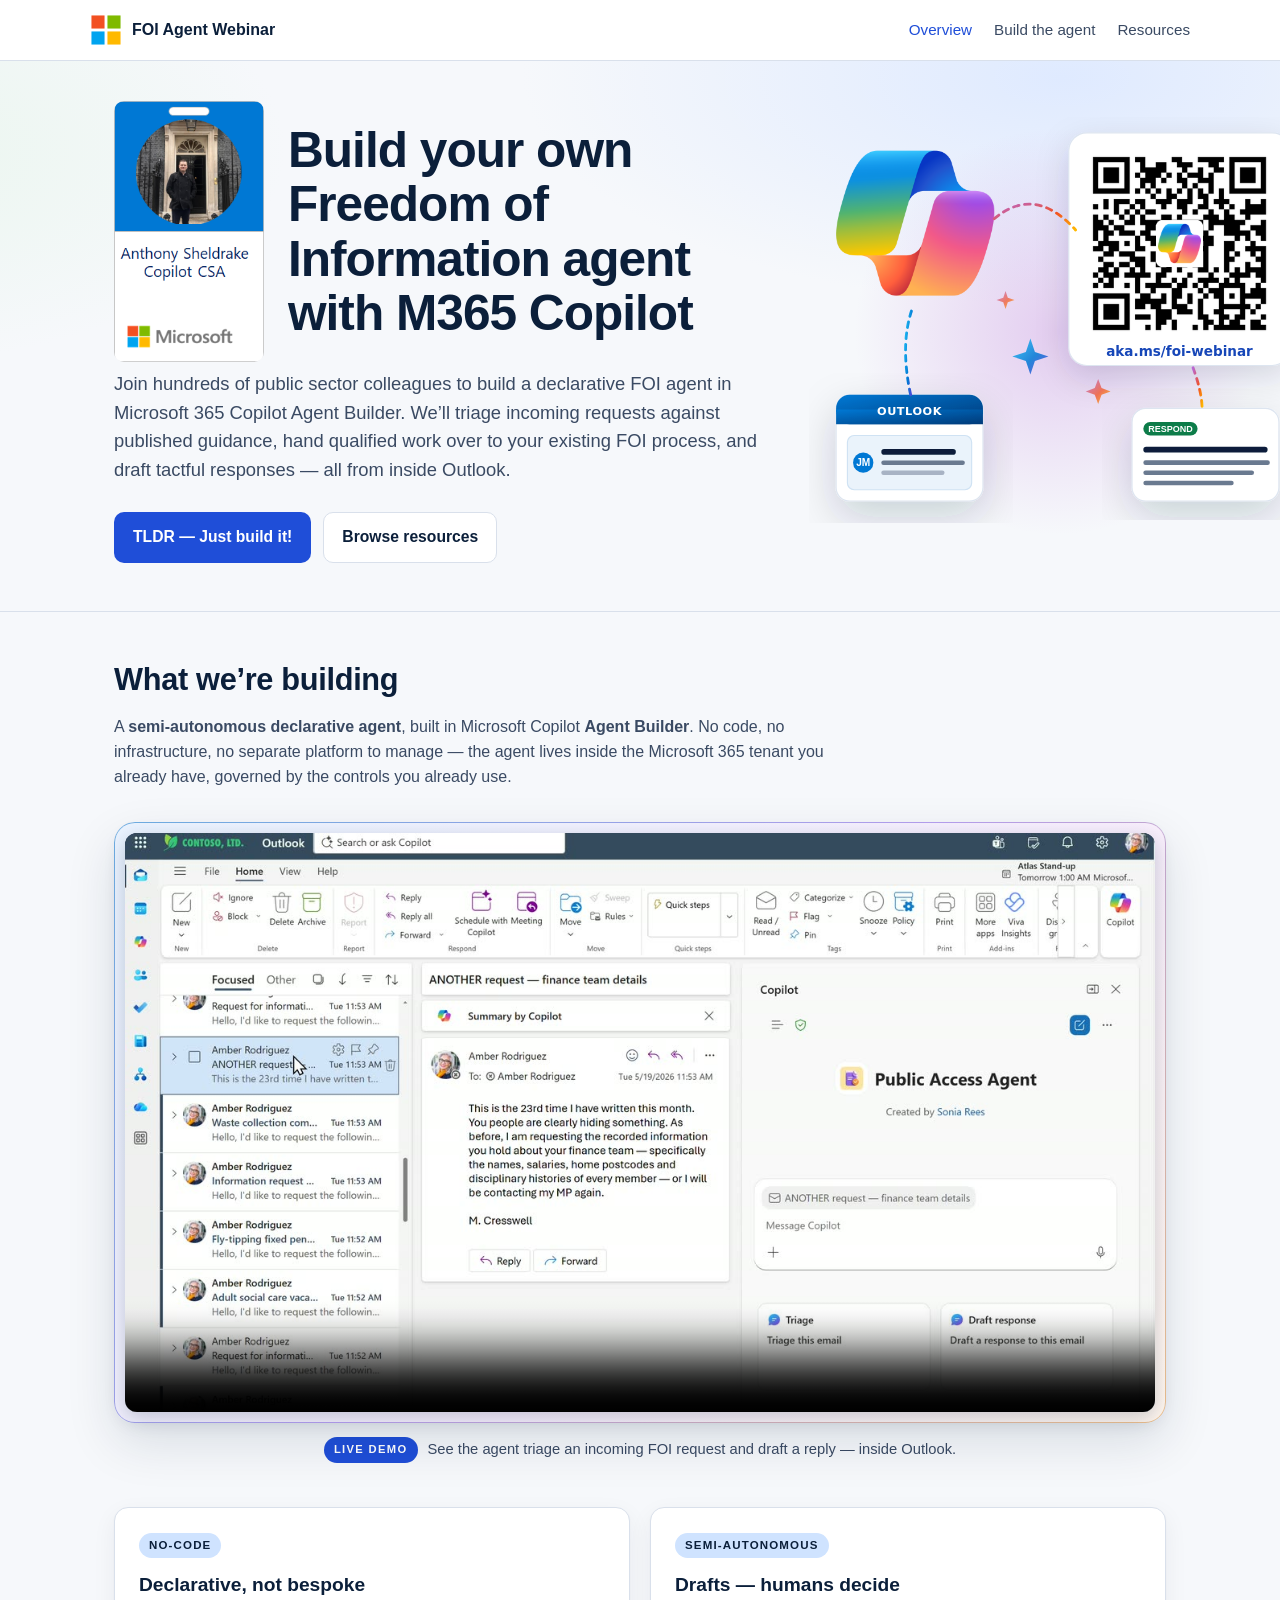
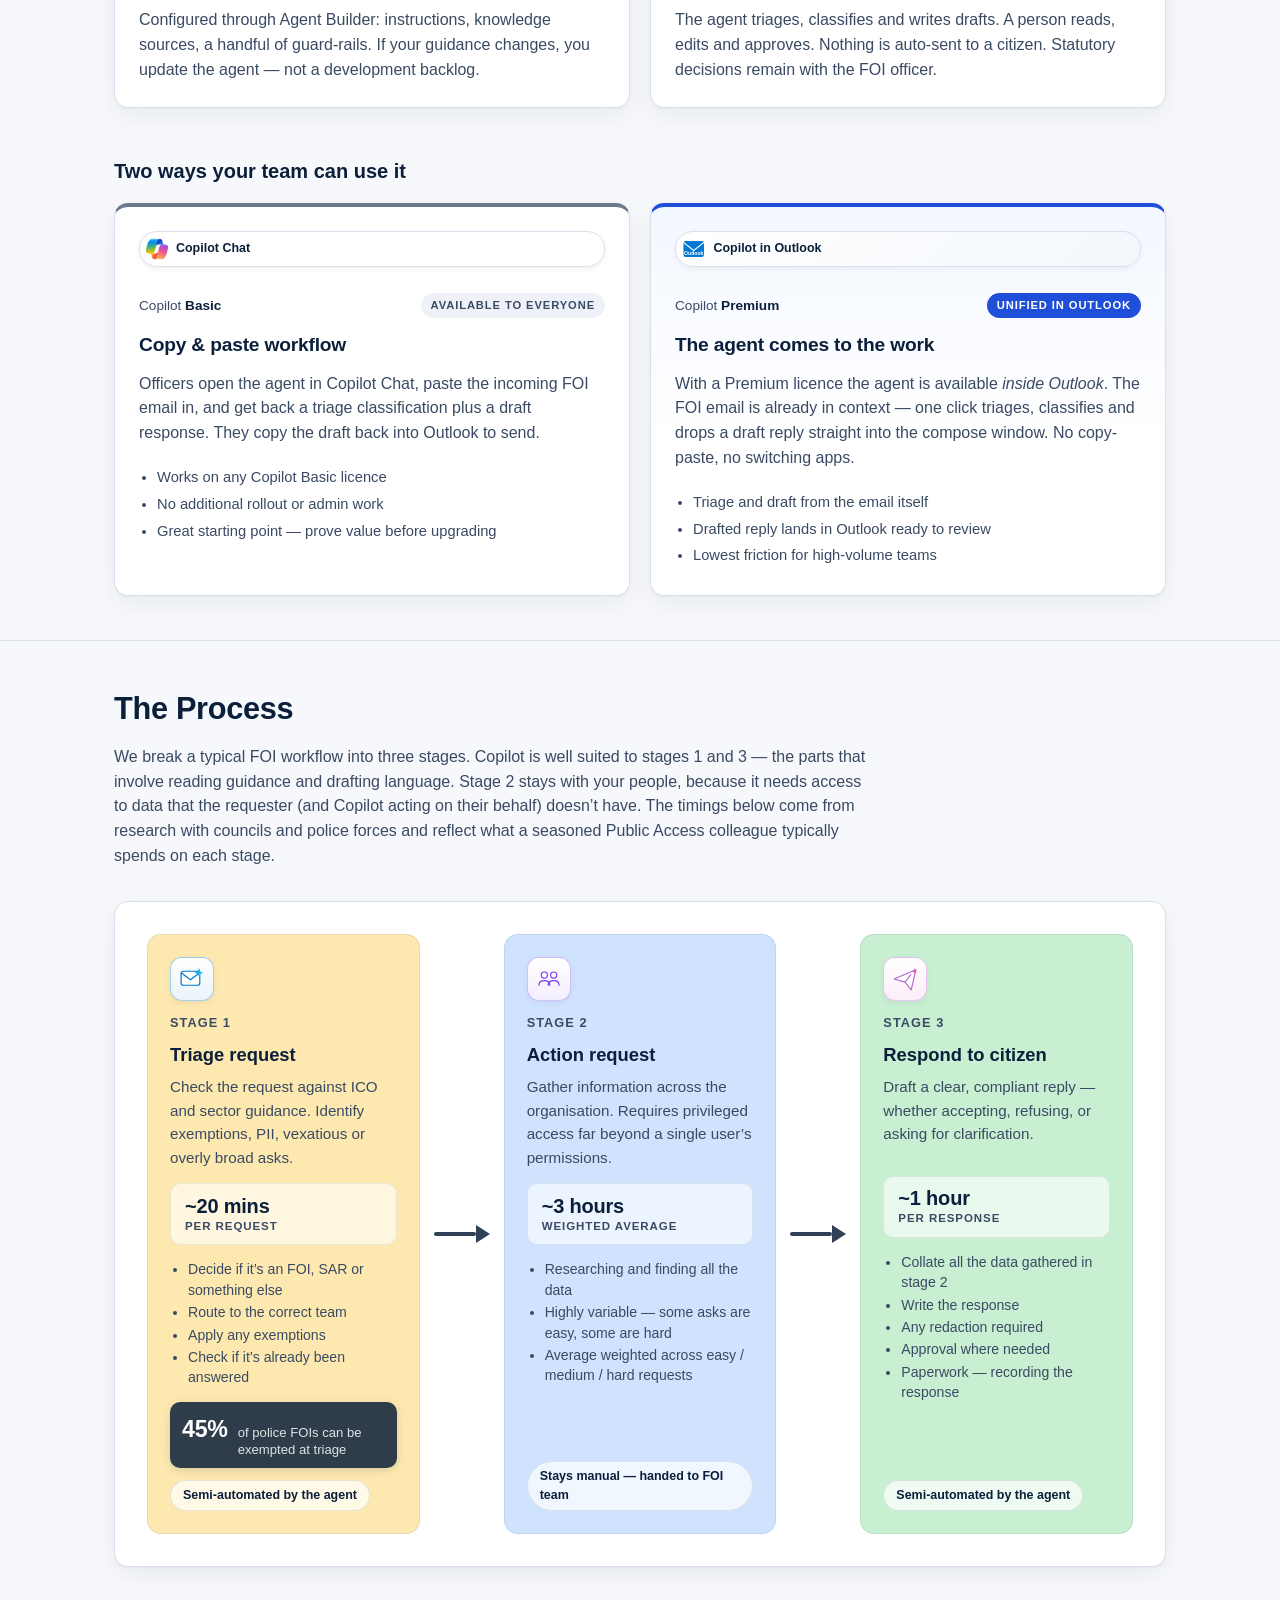
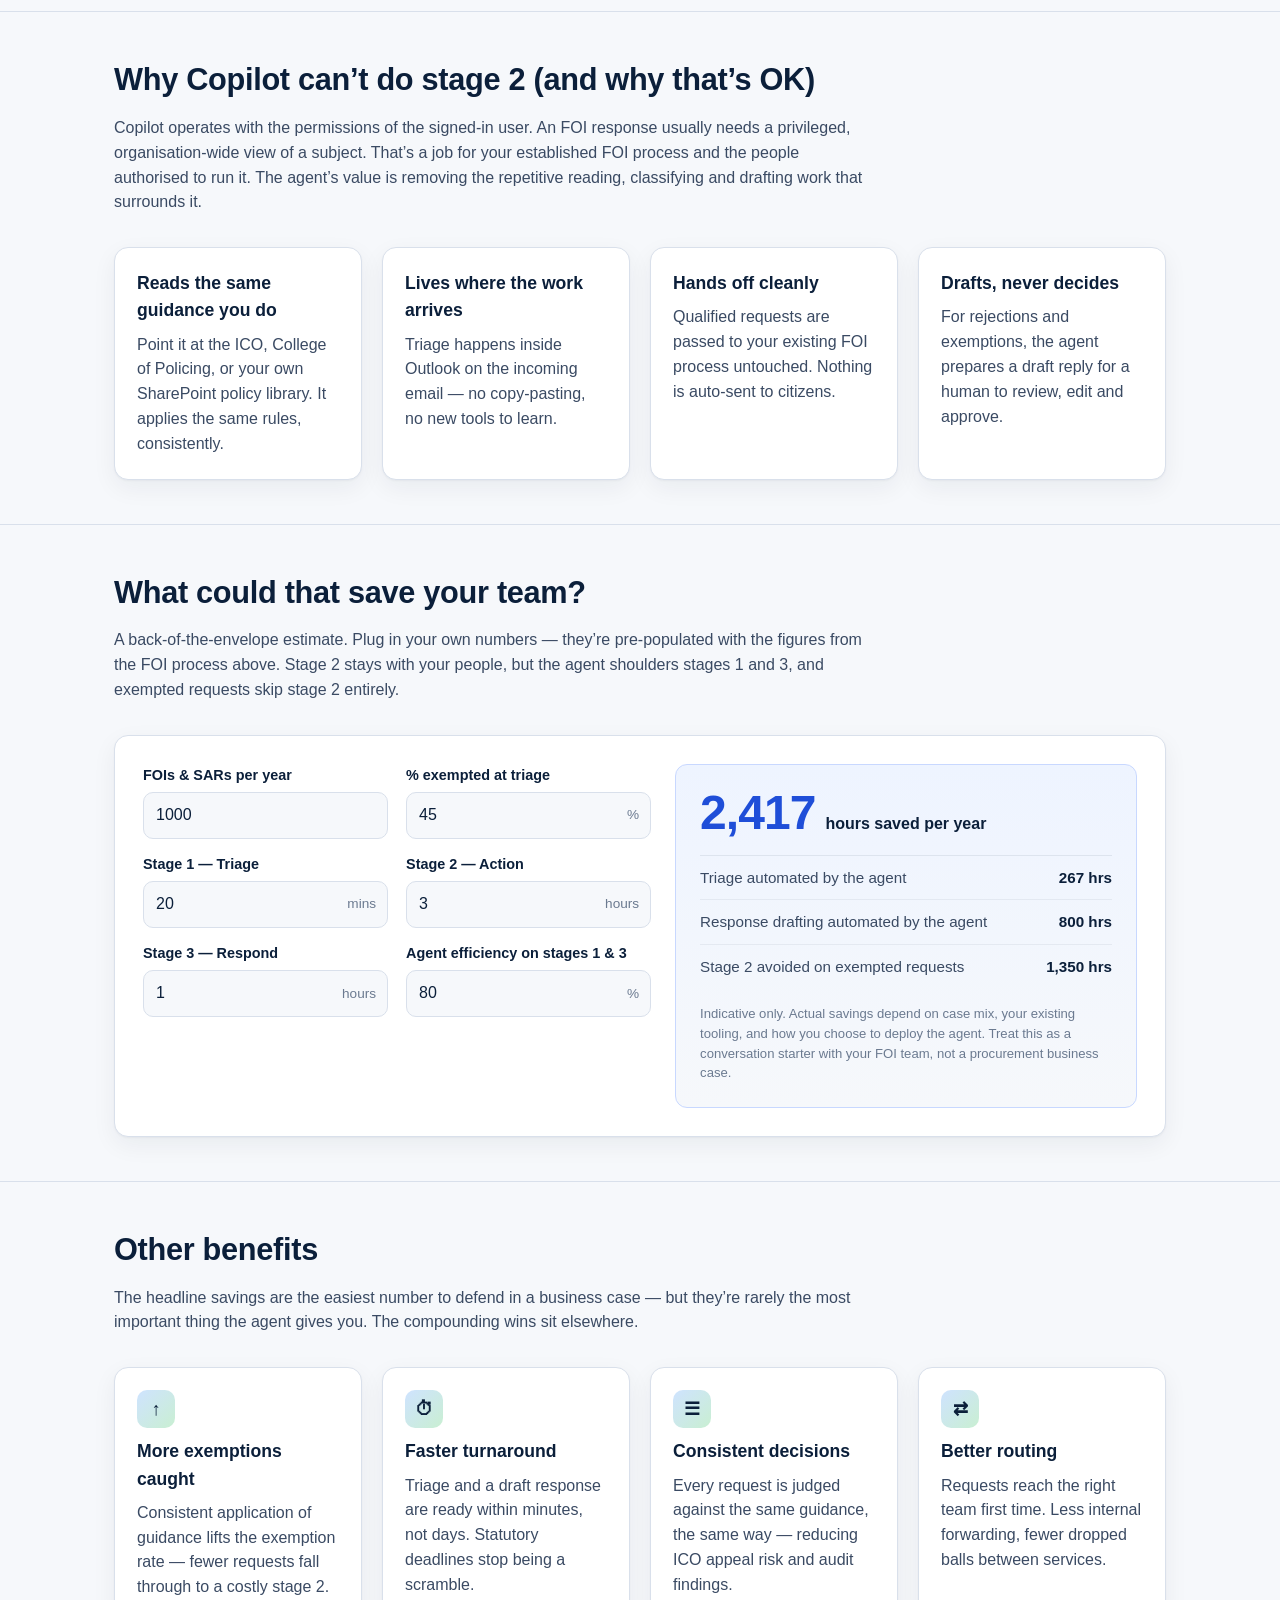
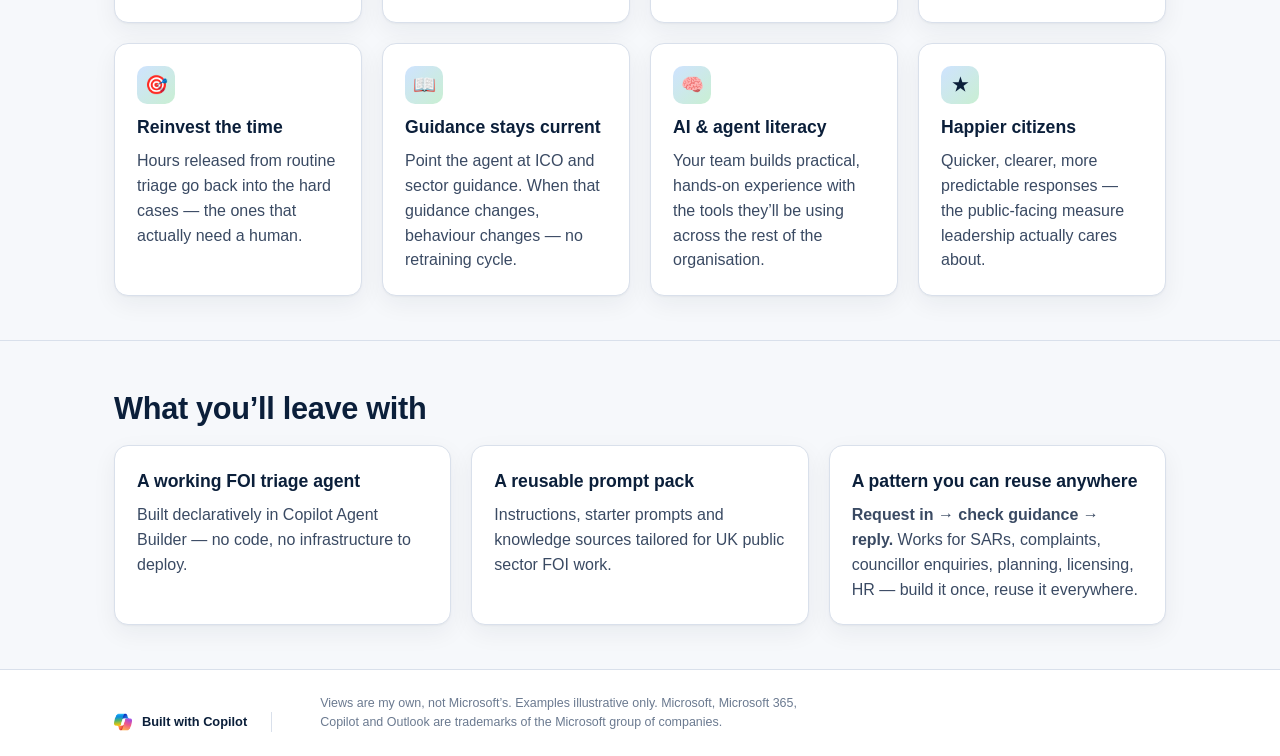
==== commit d80995ee: "Build: add screenshots, annotated images and steps 7-16 covering the full Agent Builder flow" ====
--- a/index.html
+++ b/index.html
@@ -20,7 +20,7 @@
         <span>FOI Agent Webinar</span>
       </a>
       <nav class="nav-links" aria-label="Primary">
-        <a href="index.html">Overview</a>
+        <a href="index.html" class="active">Overview</a>
         <a href="build.html">Build the agent</a>
         <a href="resources.html">Resources</a>
       </nav>
@@ -148,7 +148,7 @@
 
         <figure class="demo-video">
           <div class="demo-video-frame">
-            <video controls preload="metadata" playsinline poster="assets/video/foi-agent-demo-poster.jpg">
+            <video controls preload="auto" playsinline poster="assets/video/foi-agent-demo-poster.jpg">
               <source src="assets/video/foi-agent-demo.webm" type="video/webm" />
               <source src="assets/video/foi-agent-demo.mp4" type="video/mp4" />
               Your browser doesn&rsquo;t support embedded video.
@@ -185,7 +185,7 @@
         <div class="experience-grid">
           <div class="experience experience-basic">
             <div class="experience-product" aria-hidden="true">
-              <img src="assets/img/copilot-color.png" alt="" class="experience-logo" />
+              <img src="assets/img/copilot-color.png" alt="" class="experience-logo" decoding="async" />
               <span>Copilot Chat</span>
             </div>
             <div class="experience-header">
@@ -507,18 +507,12 @@
   </main>
 
   <footer class="site-footer">
-    <div class="container">
-      <div class="footer-top">
-        <div class="footer-brand">
-          <img src="assets/img/copilot-color.png" alt="" class="copilot-logo" />
-          <span>Built with Copilot</span>
-        </div>
-        <div>FOI Agent Webinar &middot; Companion site &middot; <a href="resources.html">Resources</a></div>
-      </div>
-      <div class="footer-fineprint">
-        <p>The views expressed are my own and do not represent Microsoft. Examples are illustrative only.</p>
-        <p>Microsoft, Microsoft 365, Copilot, and Outlook are trademarks of the Microsoft group of companies.</p>
-      </div>
+    <div class="container footer-row">
+      <div class="footer-brand">
+        <img src="assets/img/copilot-color.png" alt="" class="copilot-logo" decoding="async" />
+        <span>Built with Copilot</span>
+      </div>
+      <div class="footer-fineprint">Views are my own, not Microsoft&rsquo;s. Examples illustrative only. Microsoft, Microsoft 365, Copilot and Outlook are trademarks of the Microsoft group of companies.</div>
     </div>
   </footer>
 
--- a/assets/css/styles.css
+++ b/assets/css/styles.css
@@ -39,7 +39,7 @@
 /* Layout */
 .container { max-width: var(--maxw); margin: 0 auto; padding: 0 24px; }
 section {
-  padding: 64px 0;
+  padding: 44px 0;
   scroll-margin-top: 64px;
 }
 section + section { border-top: 1px solid var(--border); }
@@ -80,18 +80,25 @@
   background: linear-gradient(135deg, var(--accent-triage), var(--accent-action) 50%, var(--accent-respond));
   border: 1px solid var(--border);
 }
-.nav-links { display: flex; gap: 22px; }
+.nav-links { display: flex; gap: 22px; flex-wrap: wrap; justify-content: flex-end; }
 .nav-links a {
   color: var(--ink-soft);
   font-weight: 500;
   font-size: 0.95rem;
+  white-space: nowrap;
 }
 .nav-links a.active { color: var(--brand); }
+@media (max-width: 640px) {
+  .nav { flex-wrap: wrap; gap: 8px 16px; padding: 12px 0; padding-left: 8px; padding-right: 8px; }
+  .nav-links { gap: 14px; width: 100%; justify-content: flex-start; }
+  .nav-links a { font-size: 0.9rem; }
+  .brand { font-size: 0.95rem; }
+}
 
 /* Hero */
 .hero {
   background: var(--bg);
-  padding: 88px 0 56px;
+  padding: 40px 0 48px;
   position: relative;
 }
 .hero .container.hero-grid { position: relative; }
@@ -327,8 +334,88 @@
   padding: 22px;
   box-shadow: var(--shadow);
   display: grid;
-  grid-template-columns: 56px 1fr;
+  grid-template-columns: 56px minmax(0, 1fr);
   gap: 18px;
+  min-width: 0;
+}
+.step > * { min-width: 0; }
+.step-figure {
+  margin: 14px auto 0;
+  border: 1px solid var(--border);
+  border-radius: 12px;
+  overflow: hidden;
+  background: var(--surface-2);
+  max-width: 480px;
+}
+.step-figure img {
+  display: block;
+  width: 100%;
+  height: auto;
+  cursor: zoom-in;
+  transition: opacity 0.15s ease;
+}
+.step-figure img:hover { opacity: 0.92; }
+.step-figure figcaption {
+  padding: 10px 14px;
+  font-size: 0.85rem;
+  color: var(--muted);
+  border-top: 1px solid var(--border);
+  background: var(--surface);
+}
+
+/* Lightbox modal */
+.lightbox {
+  position: fixed;
+  inset: 0;
+  background: rgba(0, 0, 0, 0.85);
+  display: flex;
+  align-items: center;
+  justify-content: center;
+  z-index: 1000;
+  padding: 24px;
+  cursor: zoom-out;
+  opacity: 0;
+  pointer-events: none;
+  transition: opacity 0.15s ease;
+}
+.lightbox.is-open {
+  opacity: 1;
+  pointer-events: auto;
+}
+.lightbox img {
+  max-width: 100%;
+  max-height: 100%;
+  width: auto;
+  height: auto;
+  border-radius: 8px;
+  box-shadow: 0 10px 40px rgba(0, 0, 0, 0.5);
+}
+.lightbox-close {
+  position: absolute;
+  top: 16px;
+  right: 20px;
+  background: rgba(255, 255, 255, 0.15);
+  color: #fff;
+  border: 1px solid rgba(255, 255, 255, 0.3);
+  border-radius: 999px;
+  width: 40px;
+  height: 40px;
+  font-size: 22px;
+  line-height: 1;
+  cursor: pointer;
+  display: flex;
+  align-items: center;
+  justify-content: center;
+}
+.lightbox-close:hover { background: rgba(255, 255, 255, 0.25); }
+@media (max-width: 640px) {
+  .step {
+    grid-template-columns: 40px minmax(0, 1fr);
+    gap: 12px;
+    padding: 16px;
+  }
+  .step .step-num { width: 36px; height: 36px; font-size: 1rem; border-radius: 10px; }
+  .step p, .step li { overflow-wrap: anywhere; }
 }
 .step .step-num {
   width: 44px; height: 44px;
@@ -349,6 +436,8 @@
   padding: 1px 6px;
   font-size: 0.92em;
   font-family: ui-monospace, SFMono-Regular, Menlo, Consolas, monospace;
+  overflow-wrap: anywhere;
+  word-break: break-word;
 }
 
 /* Prompt blocks */
@@ -387,6 +476,14 @@
   border-radius: var(--radius);
   overflow: hidden;
 }
+@media (max-width: 640px) {
+  table {
+    display: block;
+    overflow-x: auto;
+    max-width: 100%;
+    -webkit-overflow-scrolling: touch;
+  }
+}
 th, td {
   padding: 12px 14px;
   text-align: left;
@@ -408,31 +505,65 @@
   justify-content: space-between;
   gap: 16px;
   align-items: center;
-}
+  flex-wrap: wrap;
+  min-width: 0;
+}
+.resource > * { min-width: 0; overflow-wrap: anywhere; }
 .resource .meta { color: var(--muted); font-size: 0.85rem; }
 
 /* Footer */
 .site-footer {
   background: var(--surface);
   border-top: 1px solid var(--border);
-  padding: 28px 0;
+  padding: 24px 0;
   color: var(--muted);
   font-size: 0.9rem;
 }
-.site-footer .container {
-  display: flex; flex-direction: column; gap: 16px;
-}
-.footer-top {
-  display: flex; justify-content: space-between; gap: 16px; flex-wrap: wrap; align-items: center;
+.site-footer .footer-row {
+  display: flex;
+  align-items: flex-end;
+  gap: 48px;
+  flex-wrap: wrap;
 }
 .footer-fineprint {
-  border-top: 1px solid var(--border);
-  padding-top: 16px;
+  flex: 1 1 420px;
+  max-width: 70ch;
+  text-align: left;
+  font-size: 0.78rem;
+  line-height: 1.5;
+  color: var(--muted);
+  min-width: 0;
+}
+.footer-brand {
+  flex: 0 0 auto;
+  display: flex;
+  align-items: center;
+  gap: 8px;
+  white-space: nowrap;
   font-size: 0.8rem;
+  font-weight: 500;
   color: var(--muted);
-}
-.footer-fineprint p { margin: 0 0 4px; }
-.footer-fineprint p:last-child { margin-bottom: 0; }
+  border-right: 1px solid var(--border);
+  padding-right: 24px;
+}
+.footer-brand .copilot-logo { width: 18px; height: 18px; }
+@media (max-width: 640px) {
+  .site-footer .footer-row {
+    gap: 16px;
+    align-items: center;
+    flex-direction: column;
+    text-align: center;
+  }
+  .footer-fineprint { text-align: center; }
+  .footer-brand {
+    border-right: 0;
+    padding-right: 0;
+    border-bottom: 1px solid var(--border);
+    padding-bottom: 16px;
+    width: 100%;
+    justify-content: center;
+  }
+}
 
 /* Utilities */
 .text-muted { color: var(--muted); }
@@ -576,15 +707,11 @@
 }
 details.category-card > summary.category-summary:hover { background: var(--surface-2); }
 
-/* Parallax + reveal-on-scroll */
+/* Hero background flourish */
 .hero {
   position: relative;
   overflow: hidden;
   isolation: isolate;
-}
-.hero > .container {
-  will-change: transform;
-  transform: translate3d(0, var(--parallax-y, 0px), 0);
 }
 .hero::before {
   content: "";
@@ -594,27 +721,11 @@
   background:
     radial-gradient(900px 380px at 80% 10%, #dfeaff 0%, rgba(223,234,255,0) 60%),
     radial-gradient(700px 360px at -5% 20%, #eaf6ee 0%, rgba(234,246,238,0) 60%);
-  transform: translate3d(0, var(--parallax-bg, 0px), 0);
-  will-change: transform;
   pointer-events: none;
-}
-
-.reveal {
-  opacity: 0;
-  transform: translate3d(0, 24px, 0);
-  transition: opacity .7s ease, transform .7s cubic-bezier(.2,.7,.2,1);
-  will-change: opacity, transform;
-}
-.reveal.is-visible {
-  opacity: 1;
-  transform: translate3d(0, 0, 0);
 }
 
 @media (prefers-reduced-motion: reduce) {
   html { scroll-behavior: auto; }
-  .hero > .container,
-  .hero::before { transform: none !important; }
-  .reveal { opacity: 1; transform: none; transition: none; }
 }
 .category-title {
   margin: 0;
@@ -904,7 +1015,7 @@
 .hero-visual svg a { cursor: pointer; }
 @media (max-width: 880px) {
   .hero-grid { grid-template-columns: 1fr; gap: 32px; }
-  .hero-visual { order: -1; }
+  .hero-visual { order: -1; width: 100%; margin-right: 0; }
   .hero-visual svg { max-width: 360px; margin: 0 auto; }
 }
 
@@ -970,4 +1081,8 @@
 }
 .hero-title-row h1 { margin: 0; flex: 1 1 auto; }
 @media (max-width: 880px) { .hero-title-row { gap: 16px; } .hero-title-row .host-float { width: 150px; } }
-@media (max-width: 540px) { .hero-title-row { flex-direction: column; align-items: flex-start; } }
+@media (max-width: 540px) {
+  .hero-title-row { gap: 12px; align-items: center; }
+  .hero-title-row .host-float { width: 96px; border-radius: 8px; }
+  .hero-title-row h1 { font-size: 1.6rem; line-height: 1.15; }
+}
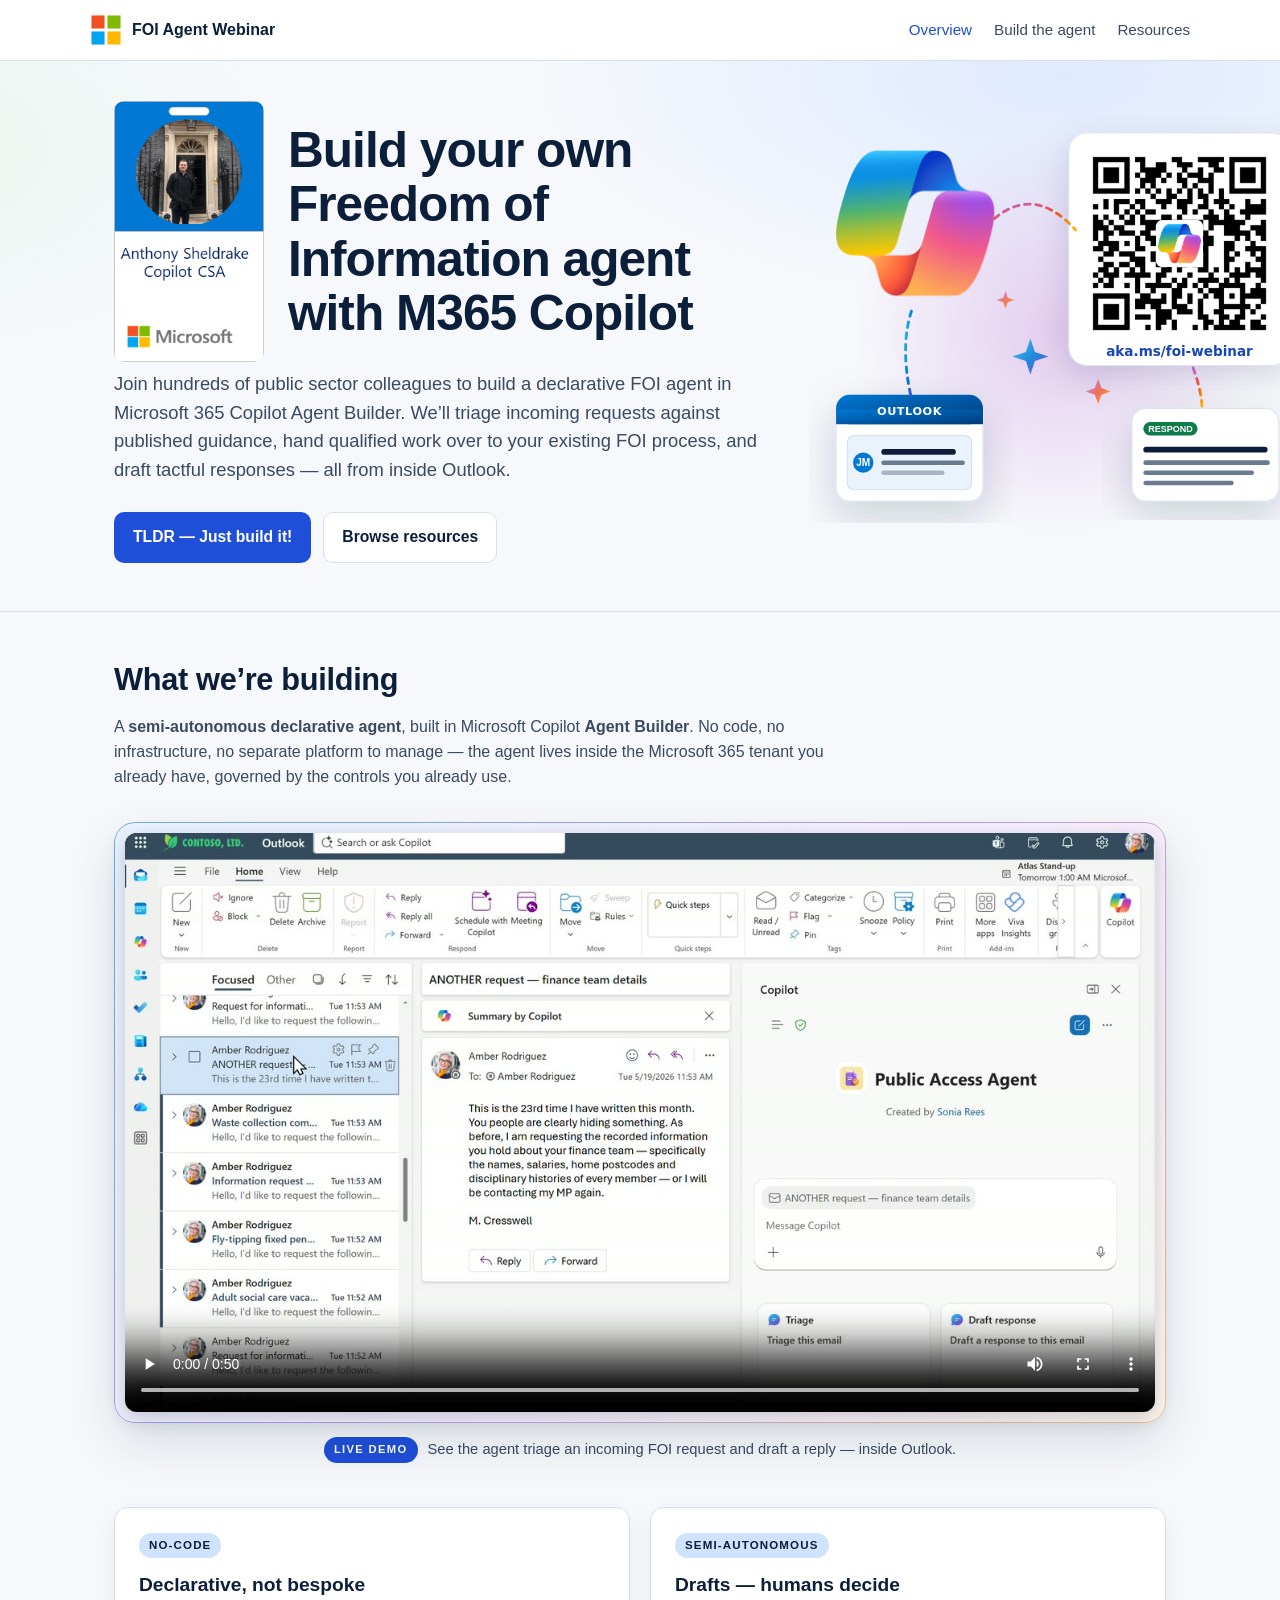
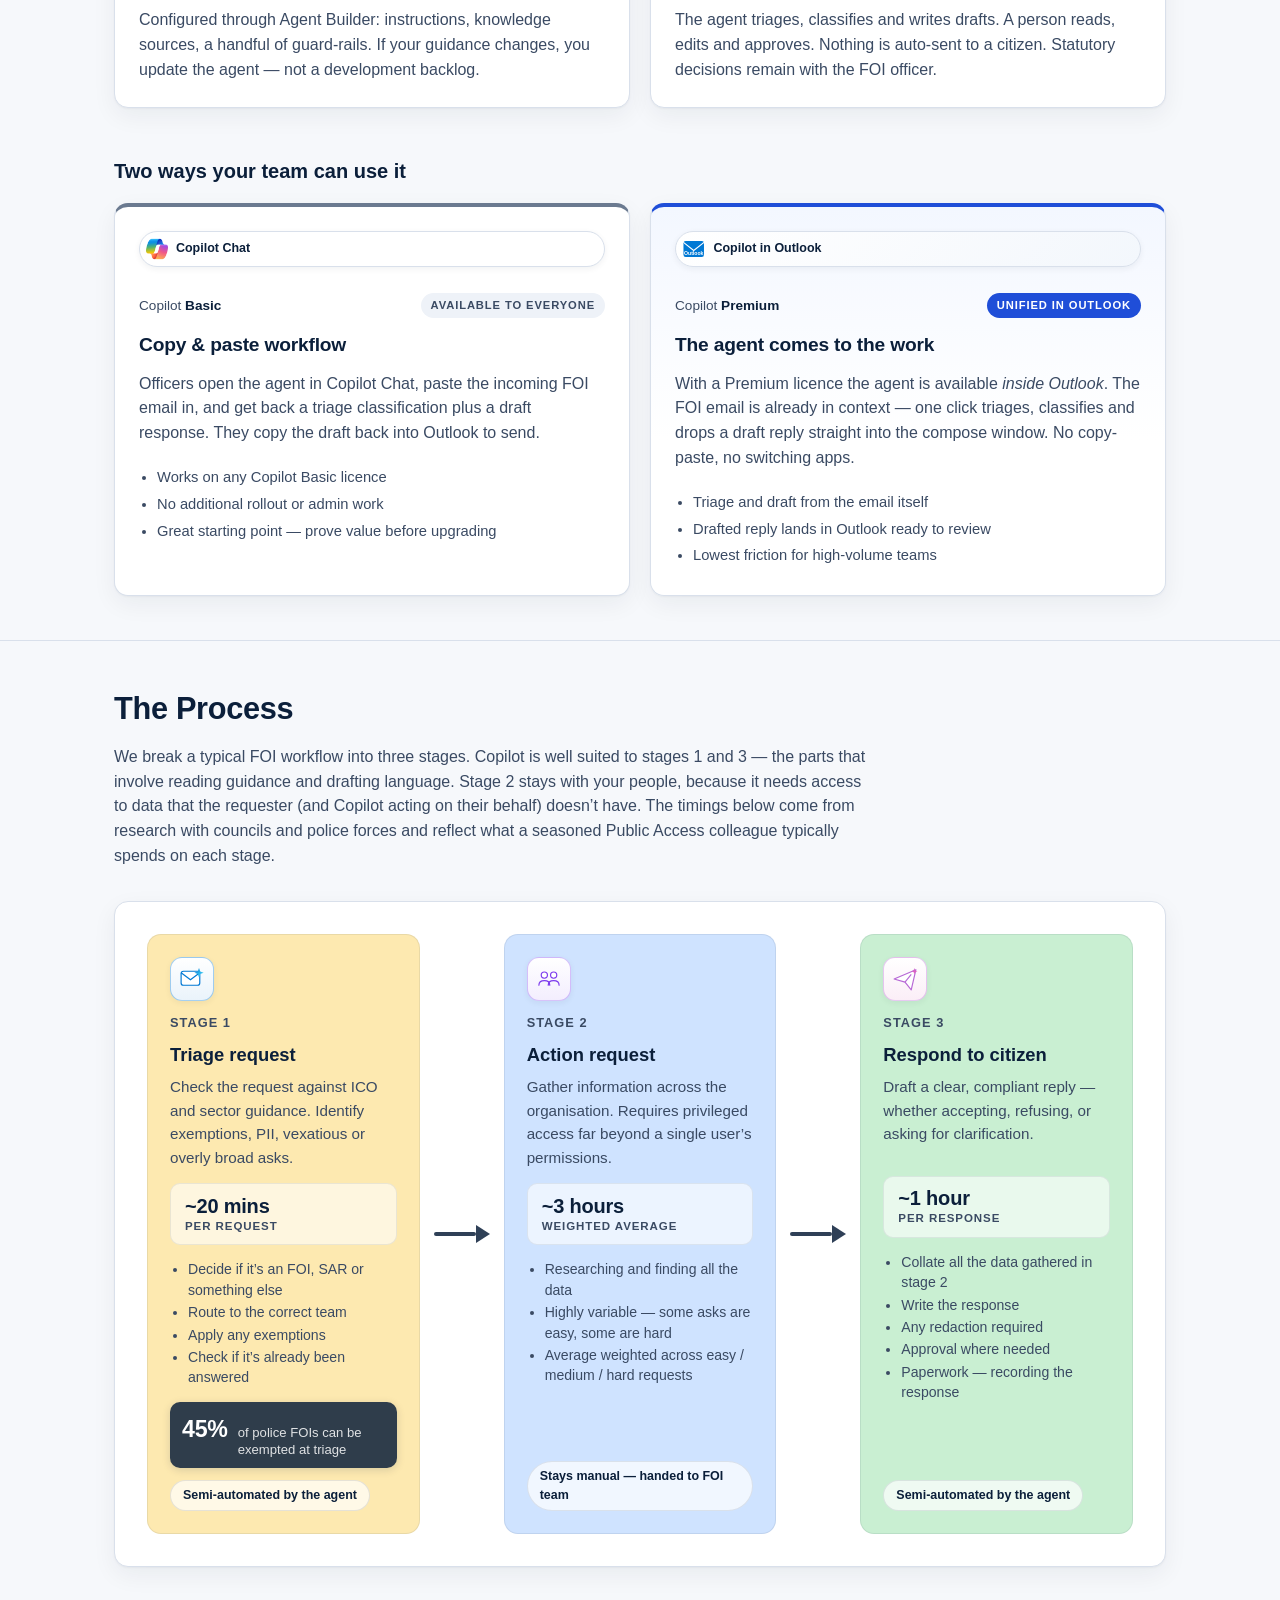
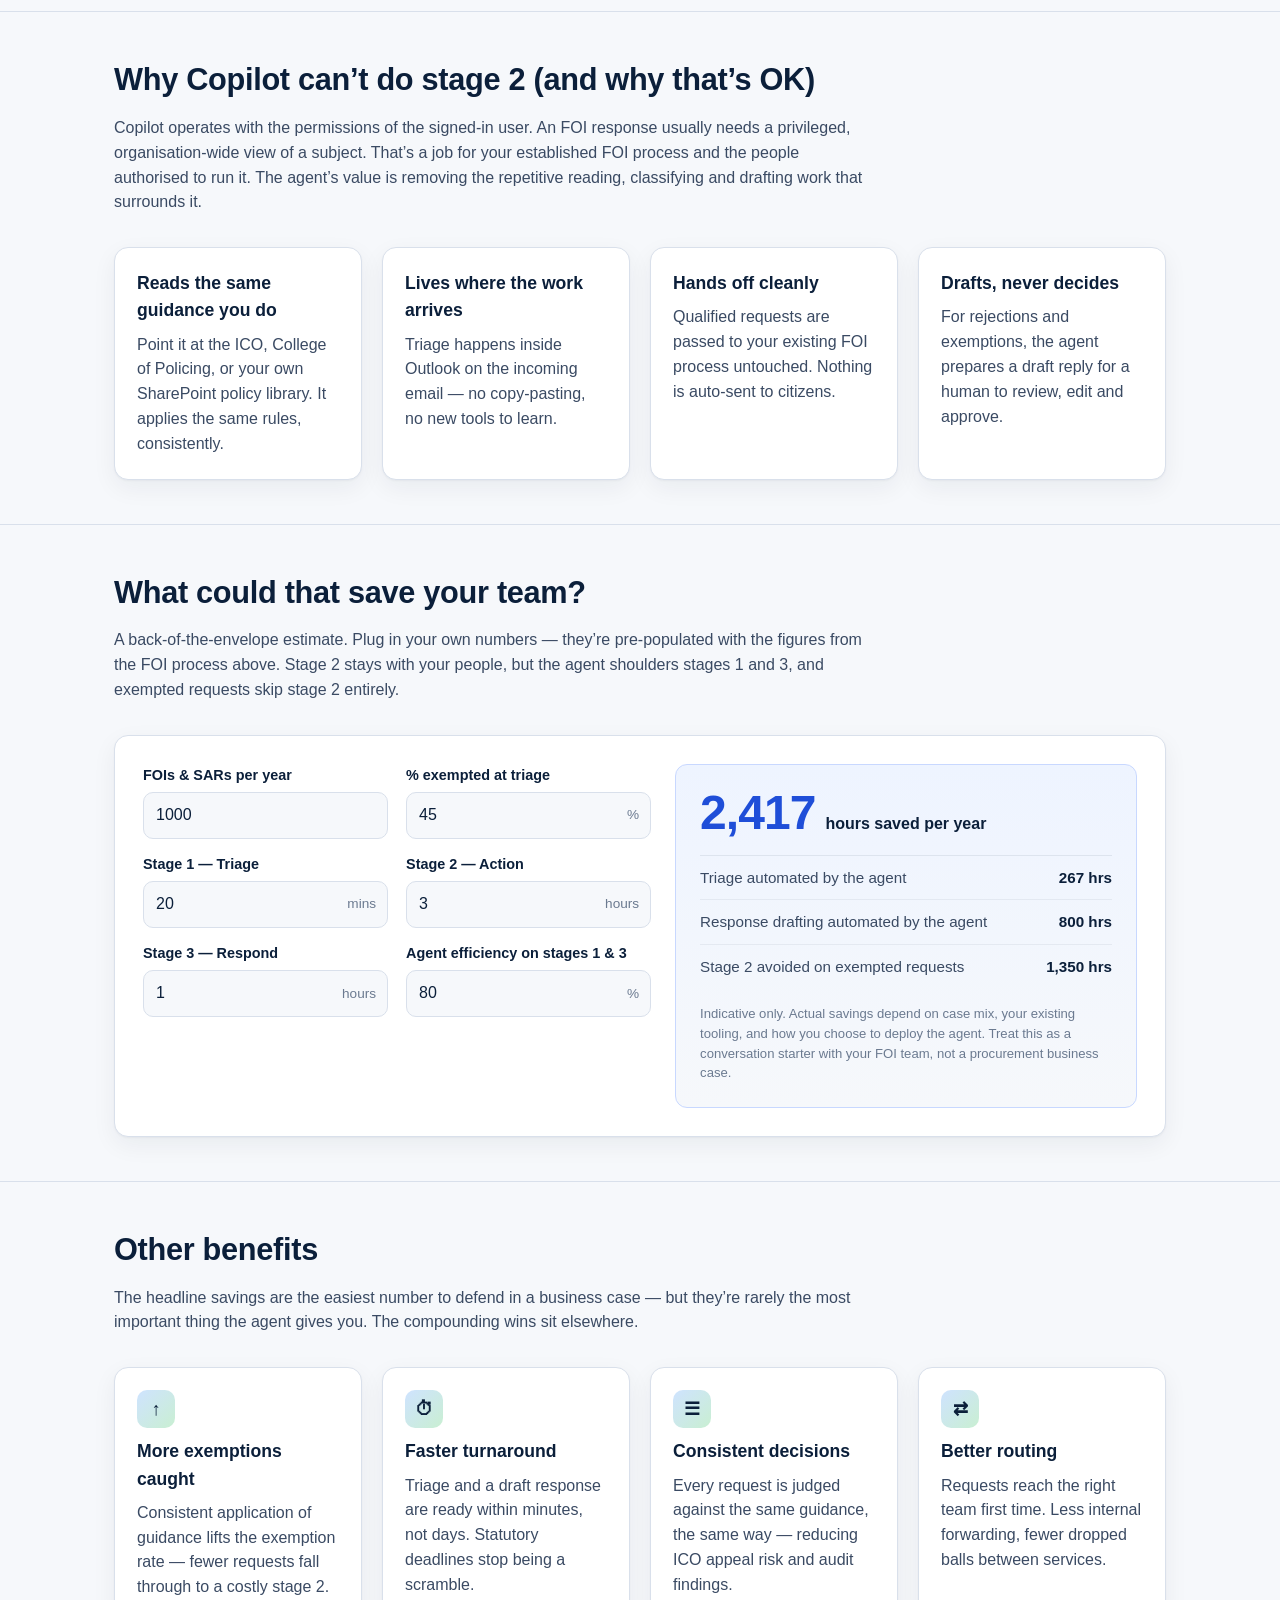
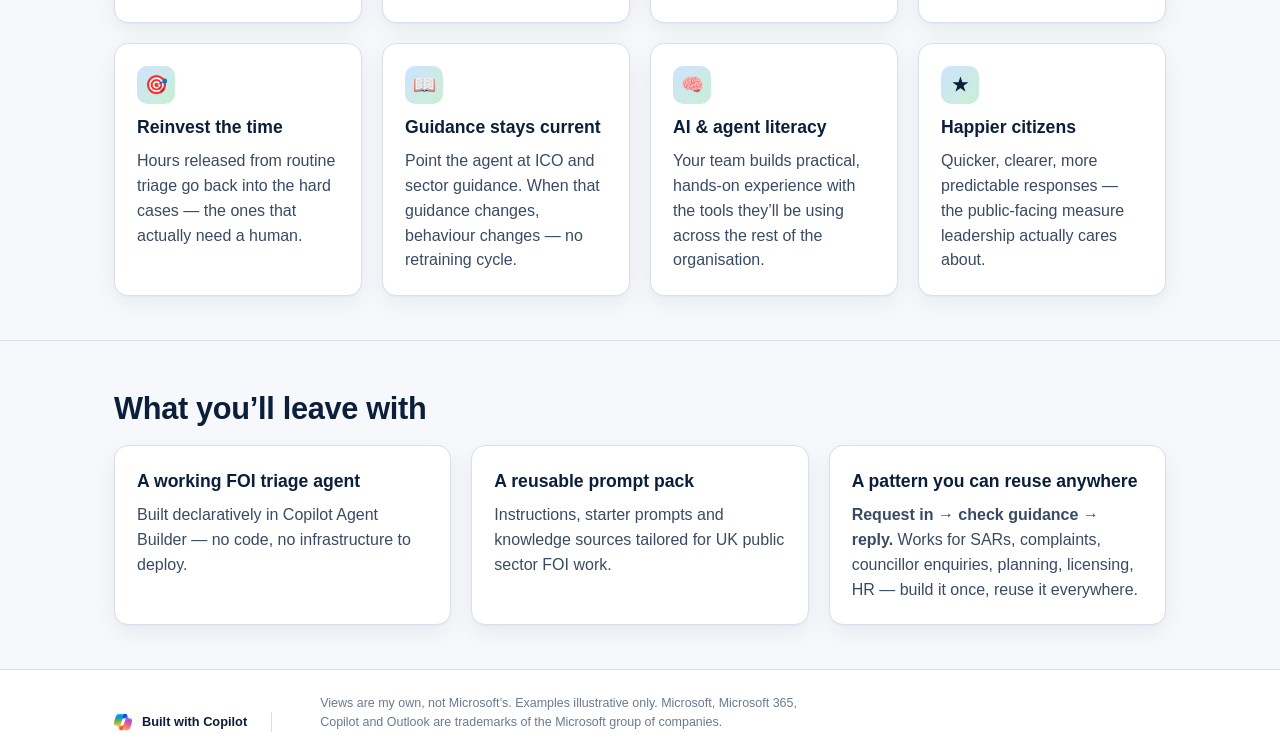
==== commit 668c0799: "Add Microsoft Clarity tracking script to site pages" ====
--- a/index.html
+++ b/index.html
@@ -6,7 +6,13 @@
   <title>Build your own FOI agent — Webinar</title>
   <meta name="description" content="A hands-on webinar for UK public sector teams: build a declarative Freedom of Information agent in Microsoft Copilot Agent Builder." />
   <link rel="stylesheet" href="assets/css/styles.css" />
-</head>
+<script type="text/javascript">
+    (function(c,l,a,r,i,t,y){
+        c[a]=c[a]||function(){(c[a].q=c[a].q||[]).push(arguments)};
+        t=l.createElement(r);t.async=1;t.src="https://www.clarity.ms/tag/"+i;
+        y=l.getElementsByTagName(r)[0];y.parentNode.insertBefore(t,y);
+    })(window, document, "clarity", "script", "wxnunji87f");
+</script></head>
 <body>
   <header class="site-header">
     <div class="container nav">
--- a/assets/css/styles.css
+++ b/assets/css/styles.css
@@ -467,6 +467,79 @@
 }
 .prompt .copy:hover { background: rgba(255,255,255,.16); }
 
+/* "Fastest path" agent-config fields: single column, no step number */
+.step.field { grid-template-columns: minmax(0, 1fr); }
+.step.field h3 { margin-bottom: 10px; }
+
+/* "Fastest path" single-pill card holding all config fields */
+.fastest-pill {
+  background: var(--surface);
+  border: 1px solid var(--border);
+  border-radius: var(--radius);
+  padding: 8px 28px;
+  box-shadow: var(--shadow);
+}
+.fastest-field {
+  padding: 22px 0;
+  border-bottom: 1px solid var(--border);
+}
+.fastest-field:last-child { border-bottom: none; }
+.fastest-field h3 {
+  margin: 0 0 12px;
+  font-size: 1.15rem;
+  color: var(--ink);
+}
+.fastest-field p { margin: 0 0 10px; color: var(--ink-soft); }
+@media (max-width: 640px) {
+  .fastest-pill { padding: 4px 18px; }
+  .fastest-field { padding: 18px 0; }
+}
+.config-list { list-style: none; margin: 4px 0 0; padding: 0; display: grid; gap: 8px; }
+.config-list li { display: flex; flex-wrap: wrap; align-items: center; gap: 10px; }
+.config-list .config-label { color: var(--ink); font-weight: 600; }
+.config-list .config-value { color: var(--ink-soft); }
+.toggle {
+  display: inline-flex; align-items: center; gap: 6px;
+  font-size: 0.78rem; font-weight: 700; letter-spacing: 0.04em;
+  padding: 3px 10px; border-radius: 999px;
+  border: 1px solid var(--border);
+  text-transform: uppercase;
+}
+.toggle::before {
+  content: ""; width: 8px; height: 8px; border-radius: 50%; background: currentColor;
+}
+.toggle-on { background: var(--accent-respond); color: #145c2c; border-color: #b8e3c2; }
+.toggle-off { background: #f1f3f7; color: #6b7280; border-color: #e2e6ee; }
+
+/* Downloadable badge under step 17 */
+.badge-figure { background: transparent; border: none; max-width: 520px; }
+.badge-figure img { cursor: default; }
+.badge-figure figcaption {
+  display: flex; flex-wrap: wrap; justify-content: center; align-items: center; gap: 10px;
+  border-top: none; background: transparent; padding-top: 14px;
+}
+.badge-figure--solo {
+  margin: 28px auto 0;
+  max-width: 360px;
+  text-align: center;
+}
+.badge-figure--solo img {
+  display: block;
+  width: 100%;
+  height: auto;
+  filter: drop-shadow(0 14px 30px rgba(15, 30, 70, 0.18));
+}
+.badge-download {
+  display: inline-flex; align-items: center; gap: 6px;
+  background: var(--brand); color: var(--brand-ink);
+  padding: 8px 16px; border-radius: 999px;
+  font-weight: 600; font-size: 0.88rem; line-height: 1;
+}
+.badge-download::before {
+  content: "\2B07"; font-size: 0.9rem;
+}
+.badge-download:hover { filter: brightness(1.08); text-decoration: none; }
+
 /* Tables */
 table {
   width: 100%;
@@ -510,6 +583,25 @@
 }
 .resource > * { min-width: 0; overflow-wrap: anywhere; }
 .resource .meta { color: var(--muted); font-size: 0.85rem; }
+.resource--badge { align-items: center; }
+.resource-thumb {
+  display: block;
+  flex: 0 0 auto;
+  width: 96px;
+  height: 96px;
+  border-radius: 50%;
+  overflow: hidden;
+  background: transparent;
+}
+.resource-thumb img {
+  display: block;
+  width: 100%;
+  height: 100%;
+  object-fit: contain;
+  filter: drop-shadow(0 4px 10px rgba(15, 30, 70, 0.18));
+  transition: transform 0.15s ease;
+}
+.resource-thumb:hover img { transform: scale(1.04); }
 
 /* Footer */
 .site-footer {
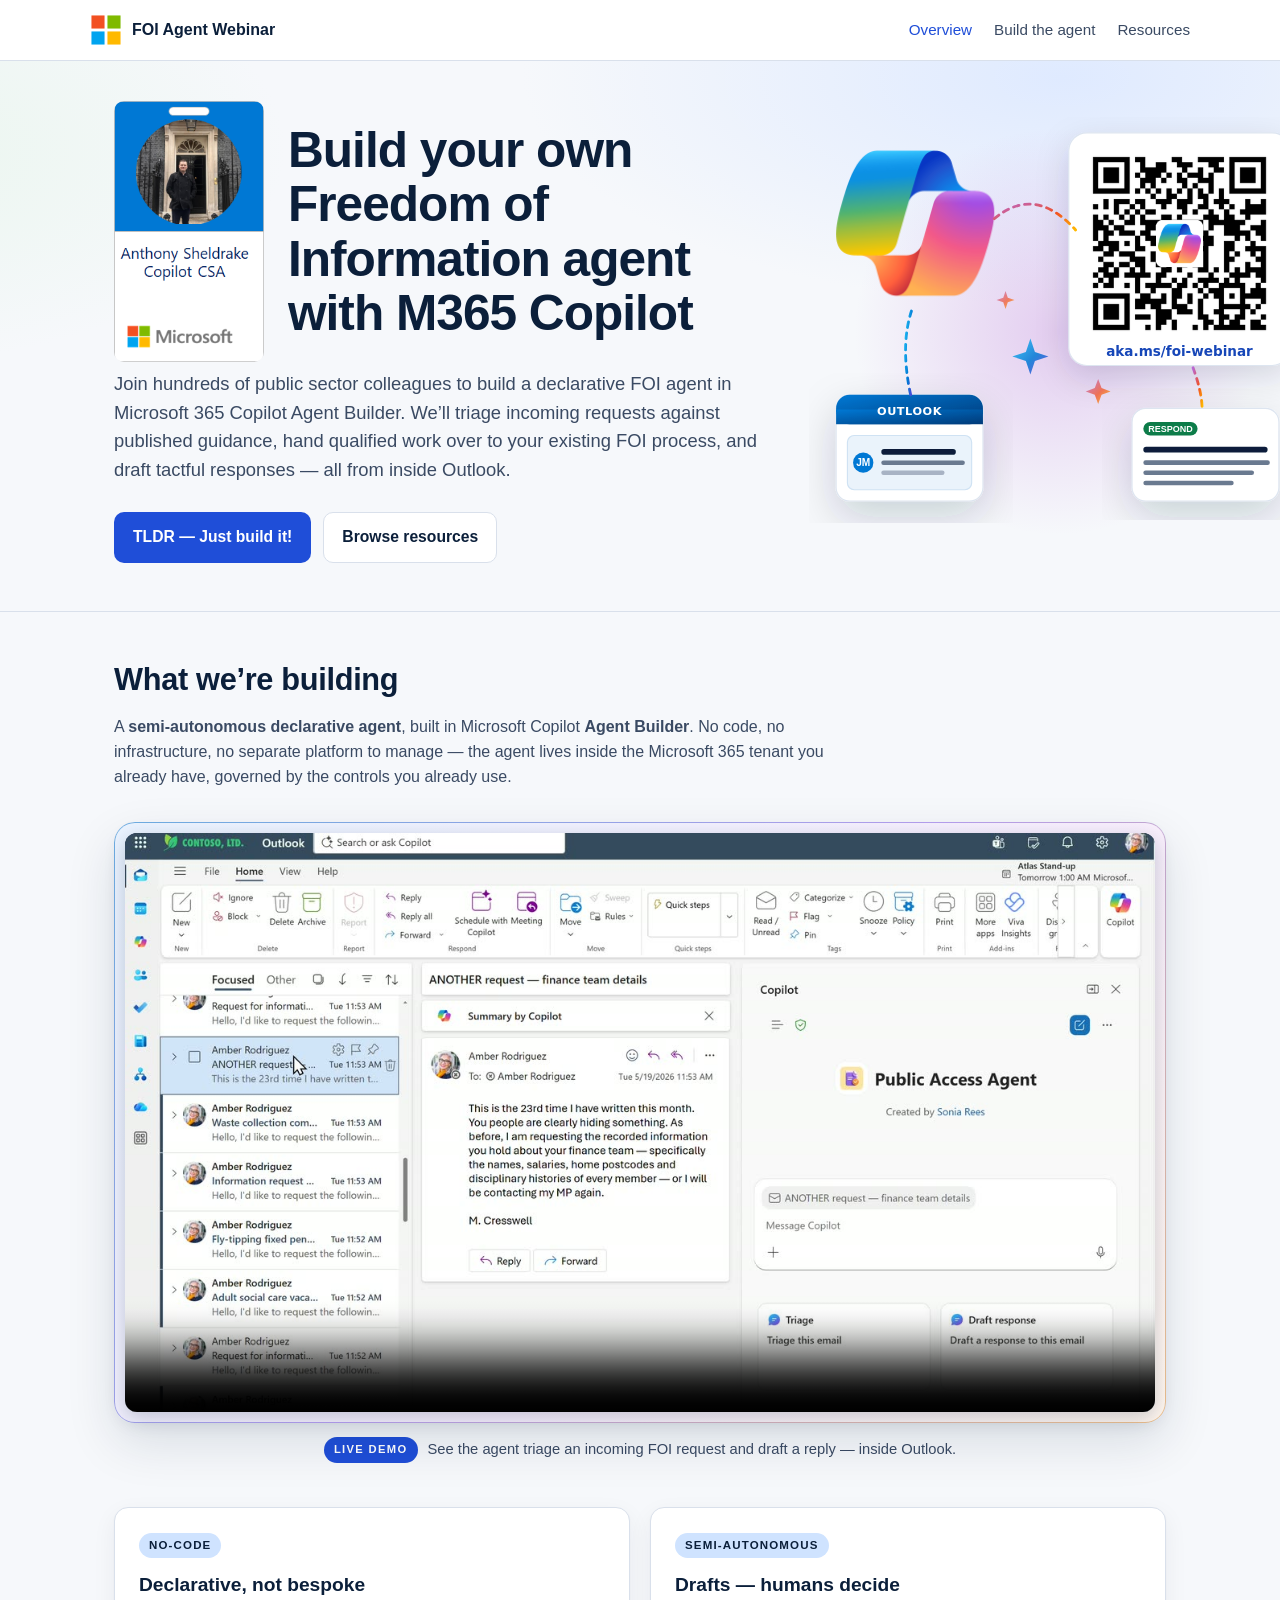
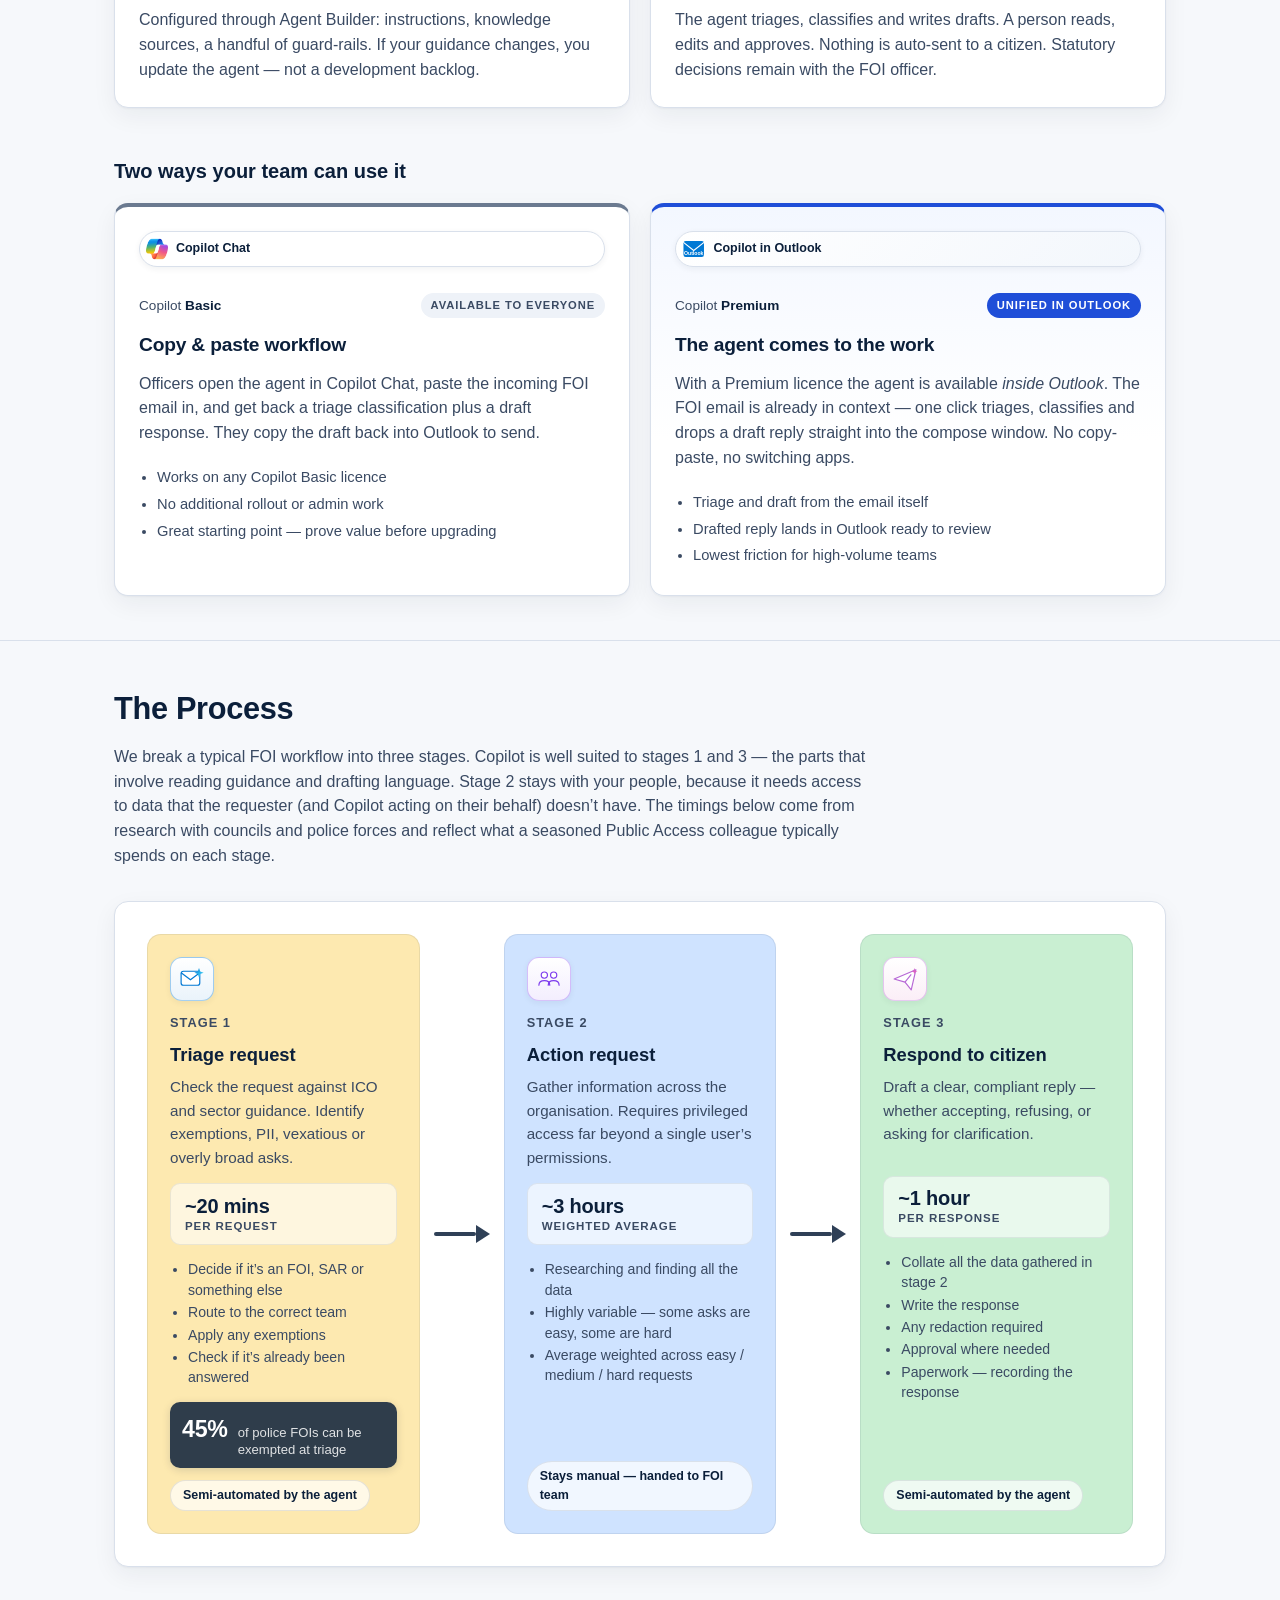
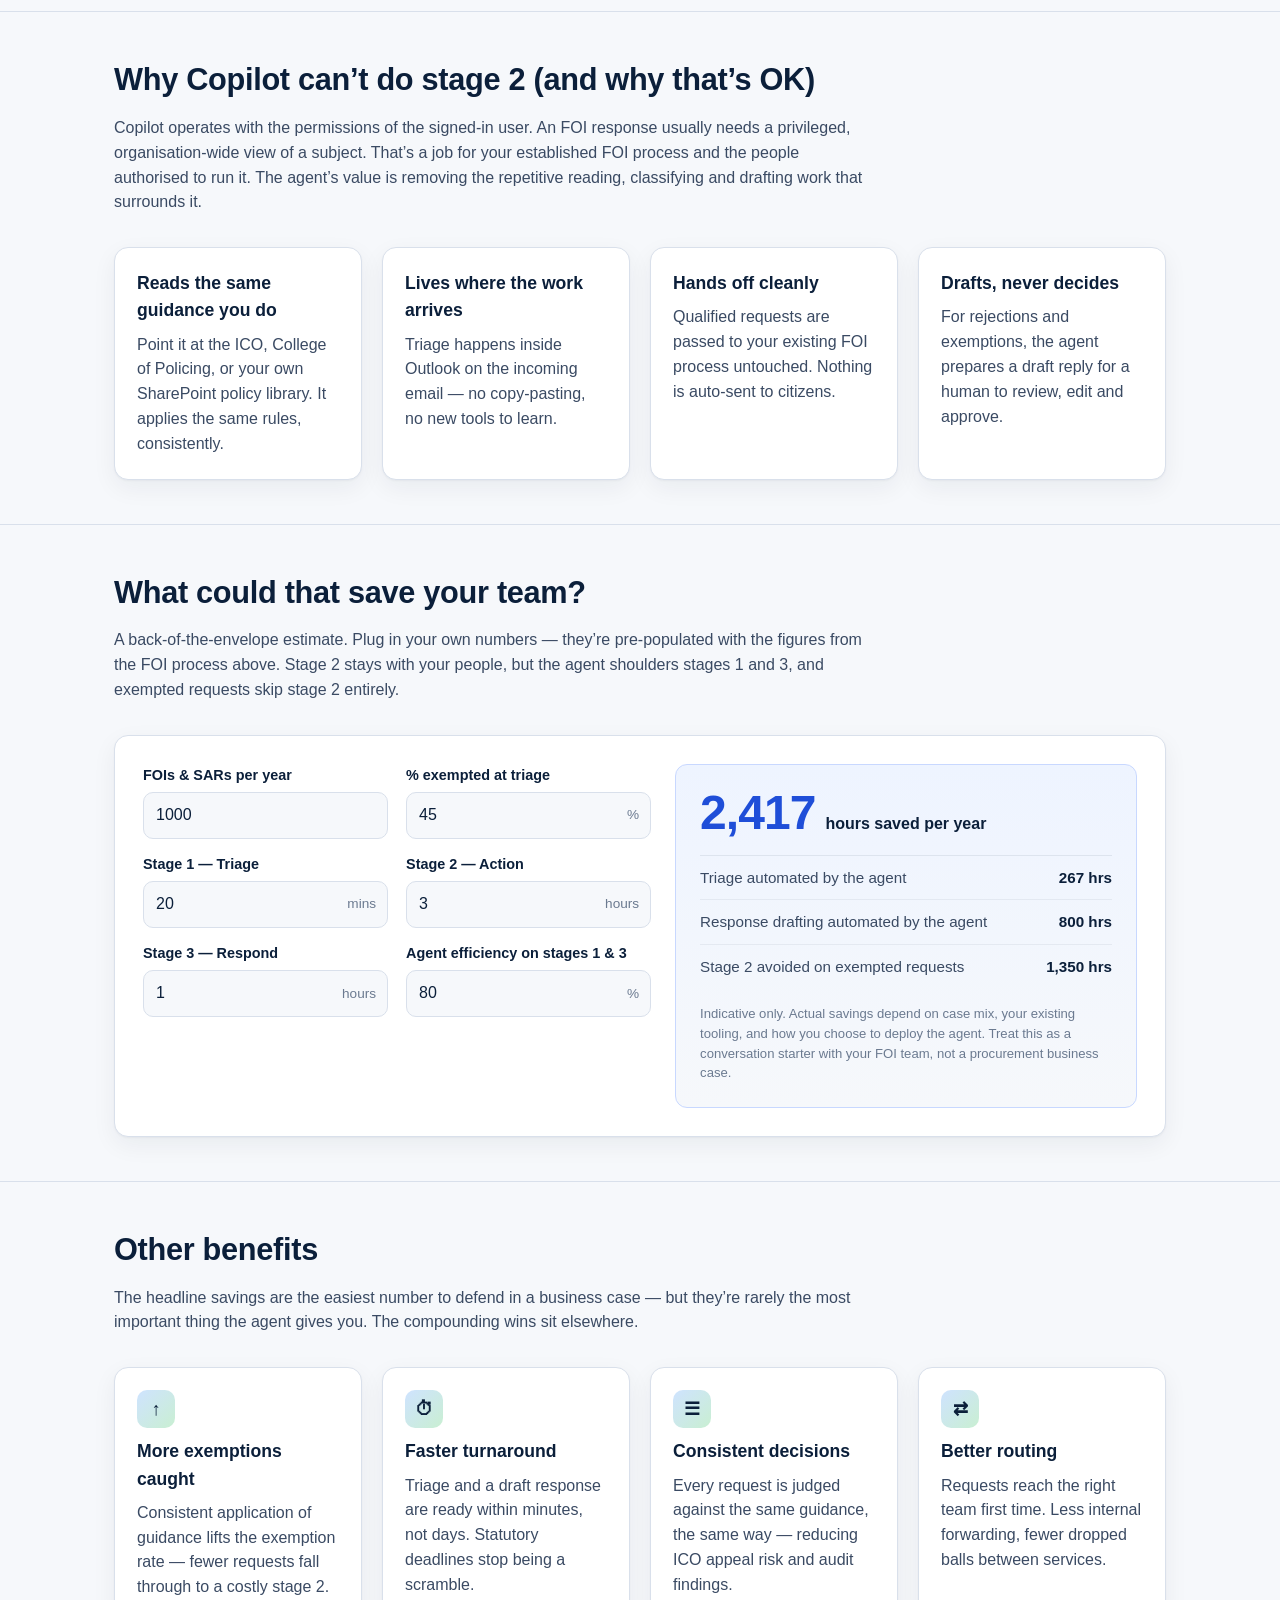
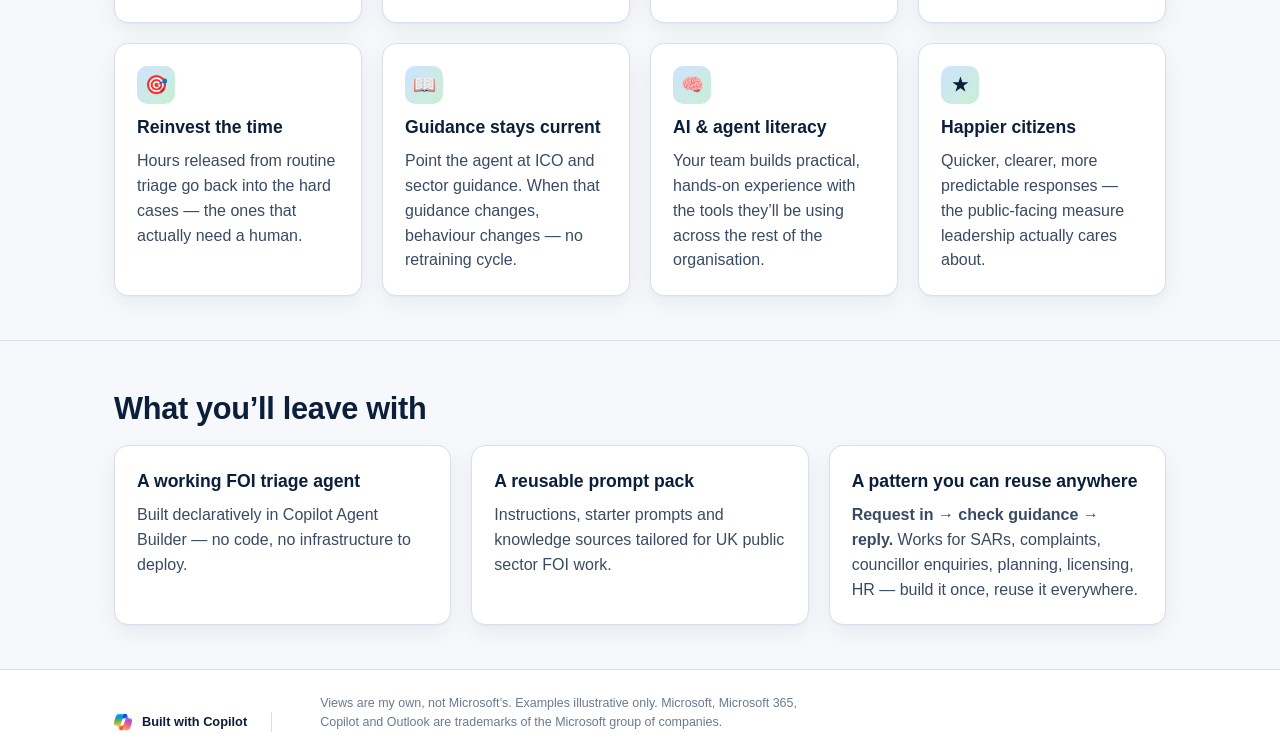
==== commit 829cf4ac: "Improve mobile media loading performance" ====
--- a/index.html
+++ b/index.html
@@ -154,7 +154,7 @@
 
         <figure class="demo-video">
           <div class="demo-video-frame">
-            <video controls preload="auto" playsinline poster="assets/video/foi-agent-demo-poster.jpg">
+            <video controls preload="metadata" playsinline poster="assets/video/foi-agent-demo-poster.jpg">
               <source src="assets/video/foi-agent-demo.webm" type="video/webm" />
               <source src="assets/video/foi-agent-demo.mp4" type="video/mp4" />
               Your browser doesn&rsquo;t support embedded video.
--- a/assets/css/styles.css
+++ b/assets/css/styles.css
@@ -583,6 +583,15 @@
 }
 .resource > * { min-width: 0; overflow-wrap: anywhere; }
 .resource .meta { color: var(--muted); font-size: 0.85rem; }
+.resource-actions {
+  display: inline-flex;
+  gap: 10px;
+  align-items: center;
+}
+.resource-actions .btn {
+  min-width: 88px;
+  text-align: center;
+}
 .resource--badge { align-items: center; }
 .resource-thumb {
   display: block;
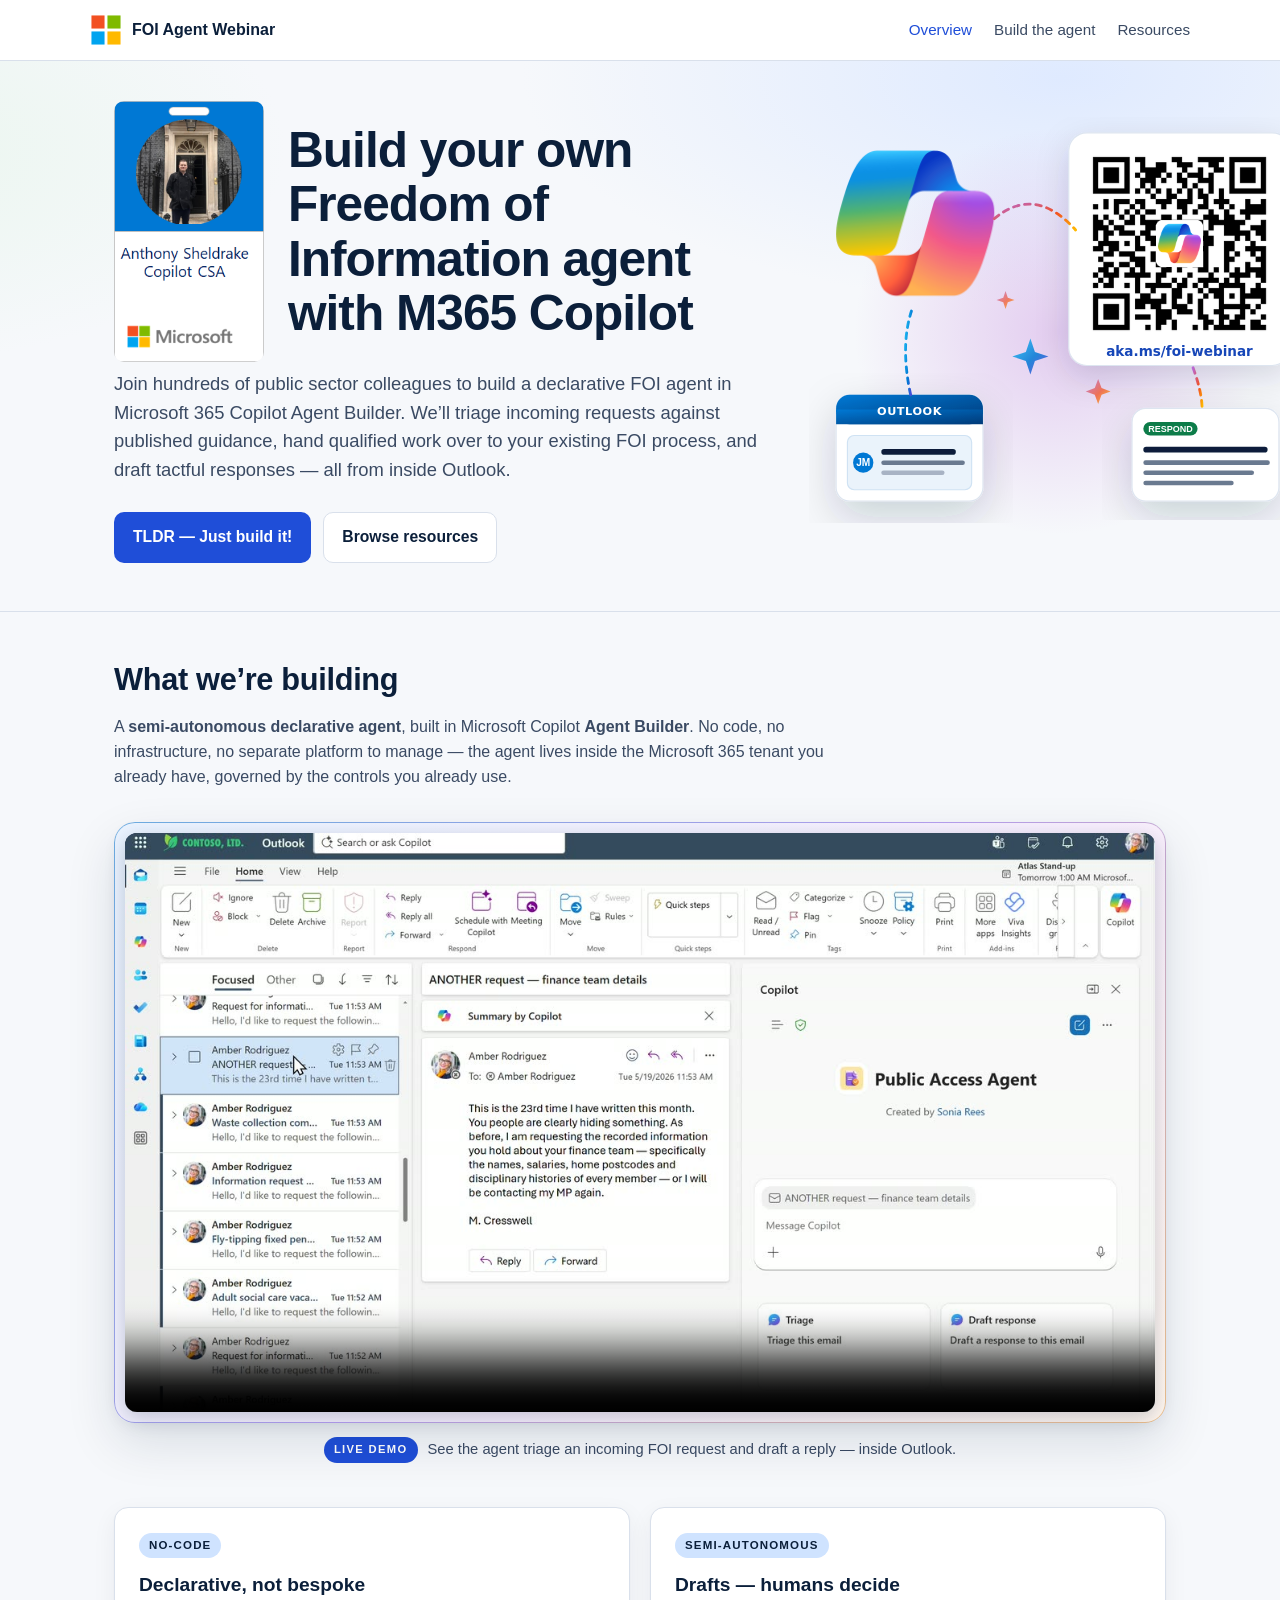
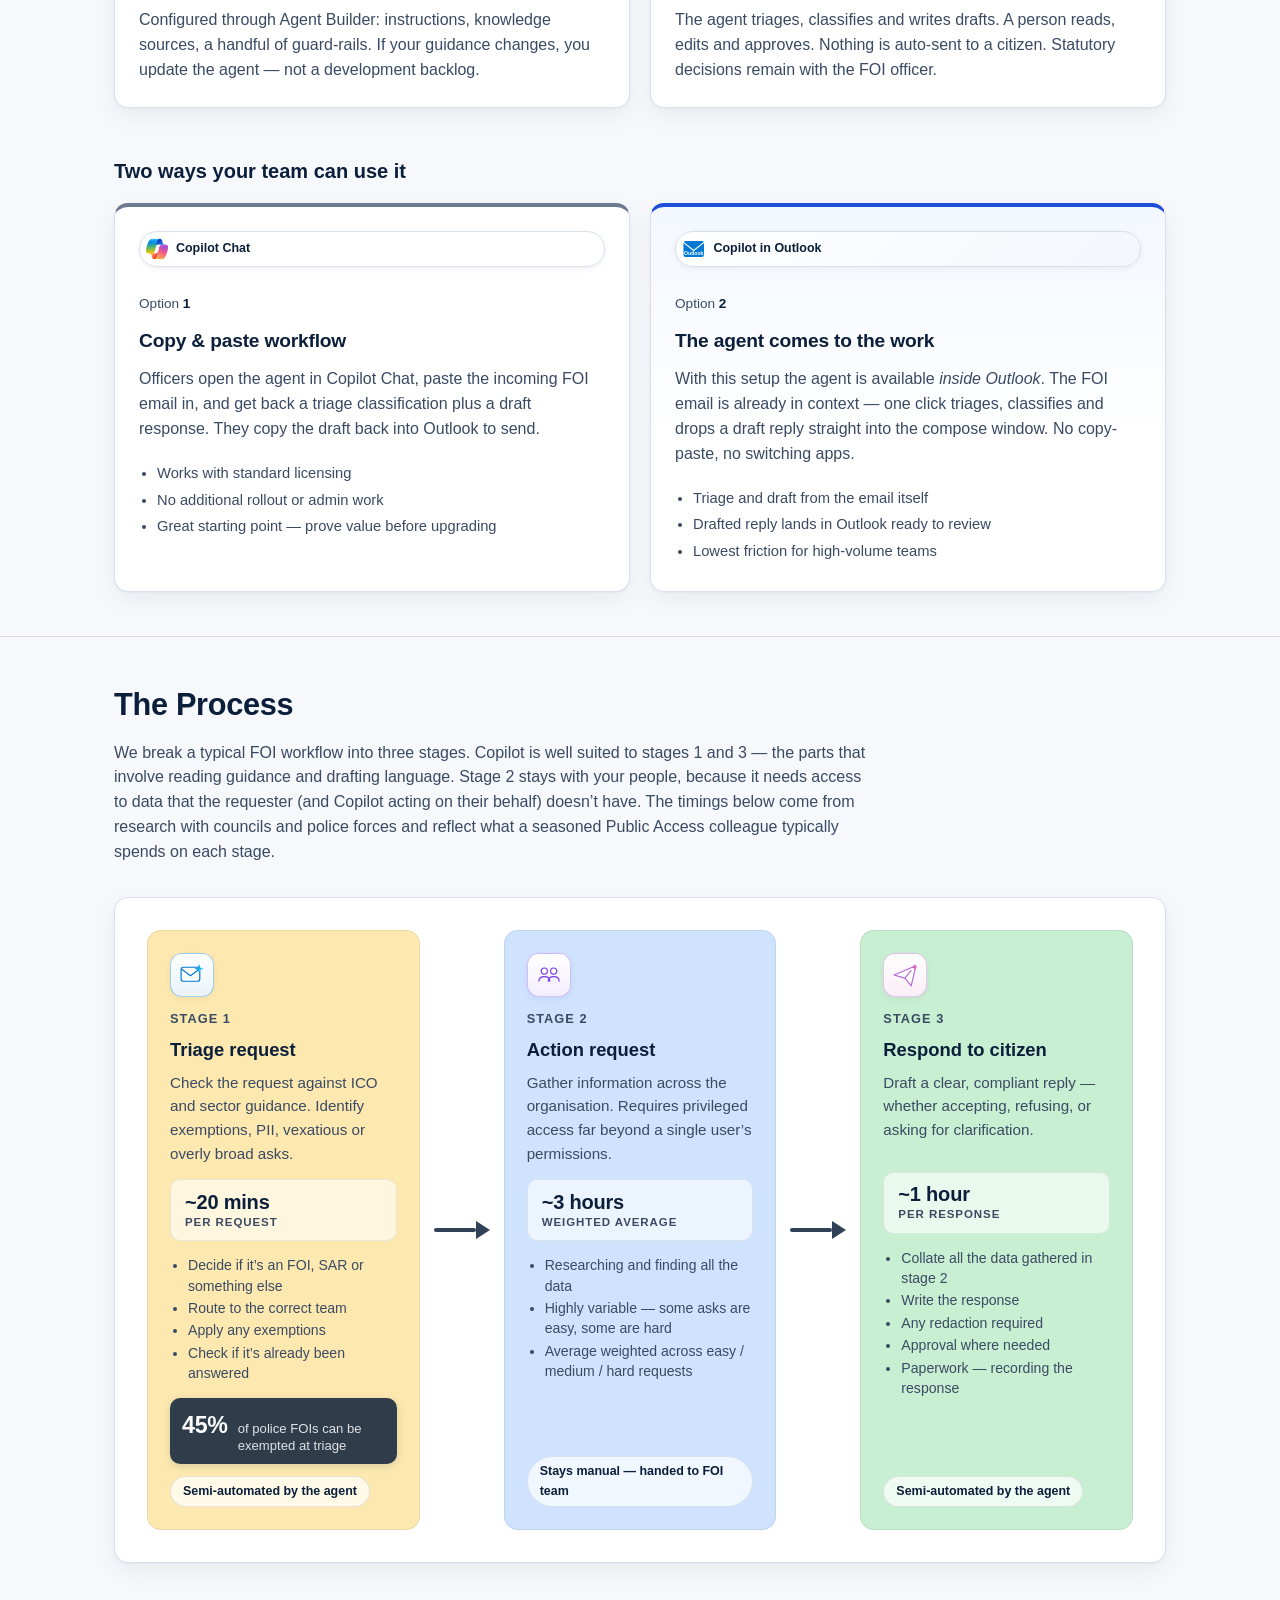
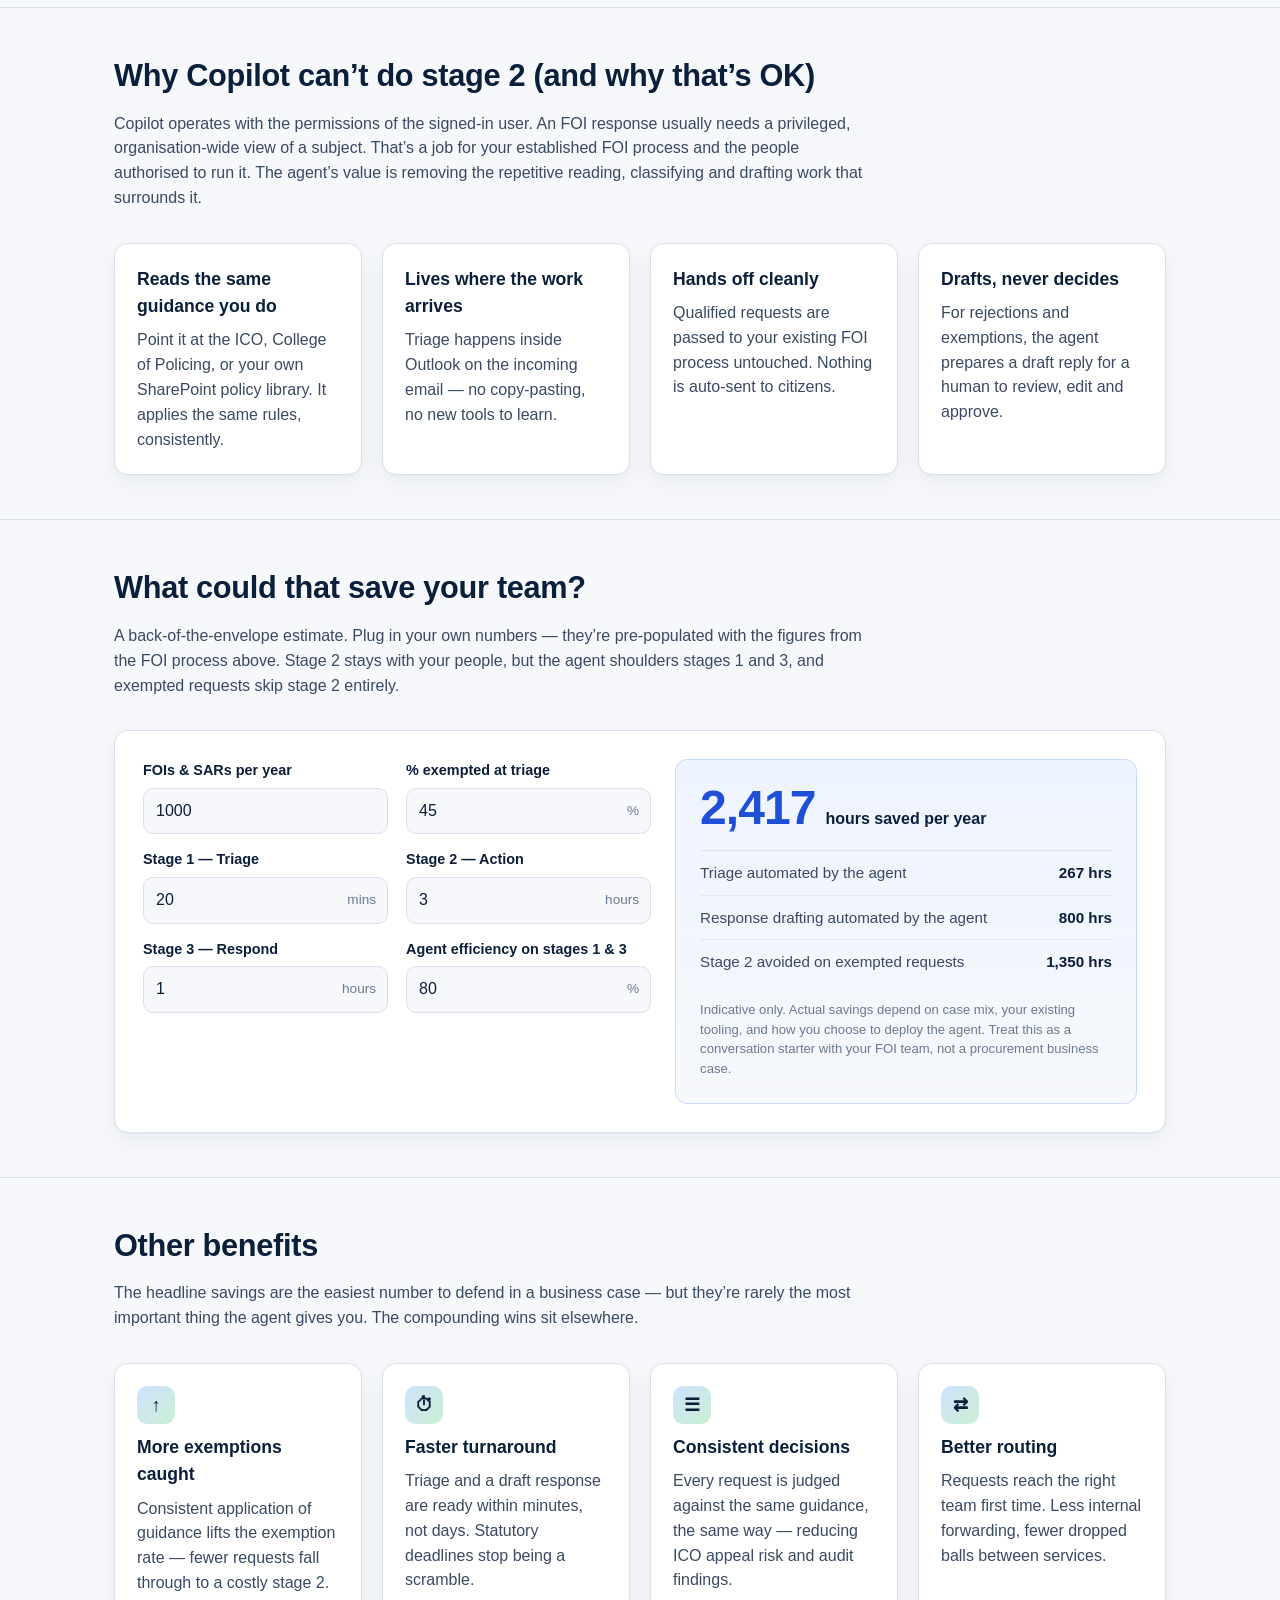
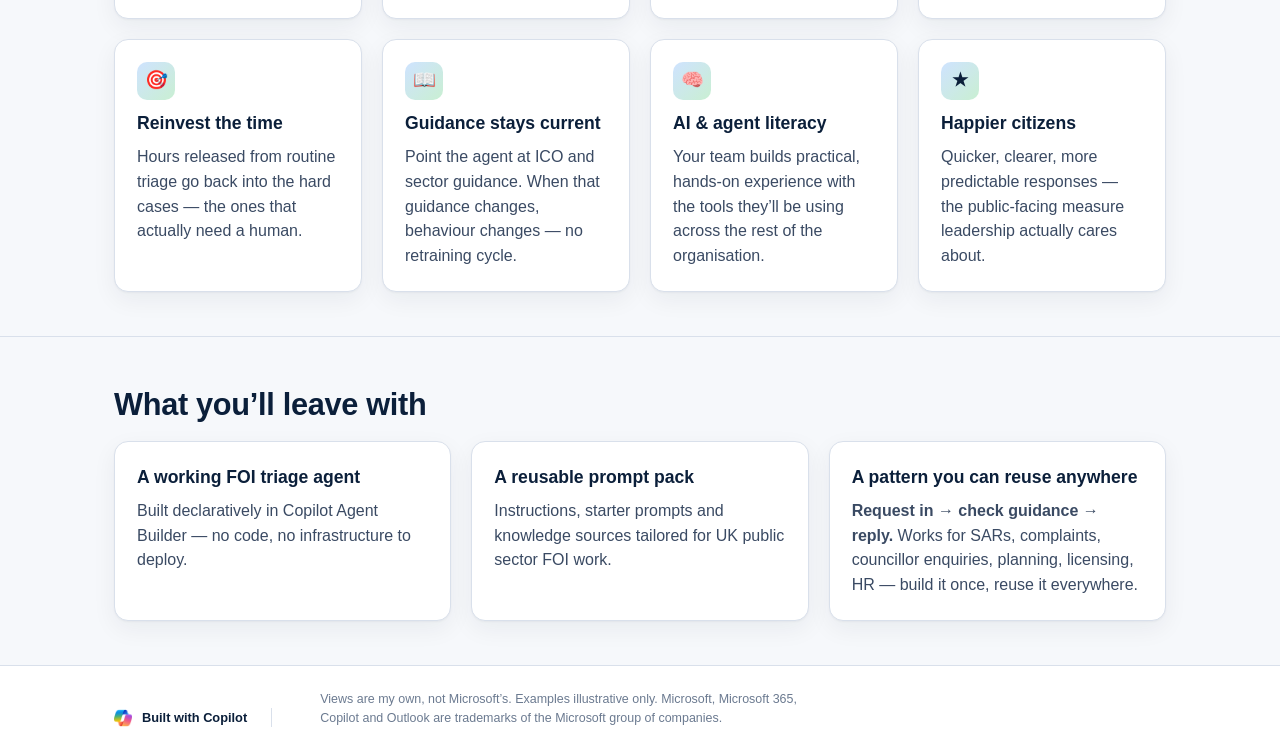
==== commit 8f477507: "Remove Basic/Premium labels and pills in team usage section" ====
--- a/index.html
+++ b/index.html
@@ -195,8 +195,7 @@
               <span>Copilot Chat</span>
             </div>
             <div class="experience-header">
-              <span class="experience-license">Copilot <strong>Basic</strong></span>
-              <span class="experience-tag">Available to everyone</span>
+              <span class="experience-license">Option <strong>1</strong></span>
             </div>
             <h4>Copy &amp; paste workflow</h4>
             <p>
@@ -205,7 +204,7 @@
               response. They copy the draft back into Outlook to send.
             </p>
             <ul class="experience-list">
-              <li>Works on any Copilot Basic licence</li>
+              <li>Works with standard licensing</li>
               <li>No additional rollout or admin work</li>
               <li>Great starting point &mdash; prove value before upgrading</li>
             </ul>
@@ -216,12 +215,11 @@
               <span>Copilot in Outlook</span>
             </div>
             <div class="experience-header">
-              <span class="experience-license">Copilot <strong>Premium</strong></span>
-              <span class="experience-tag tag-premium">Unified in&nbsp;Outlook</span>
+              <span class="experience-license">Option <strong>2</strong></span>
             </div>
             <h4>The agent comes to the work</h4>
             <p>
-              With a Premium licence the agent is available <em>inside
+              With this setup the agent is available <em>inside
               Outlook</em>. The FOI email is already in context &mdash; one
               click triages, classifies and drops a draft reply straight into
               the compose window. No copy-paste, no switching apps.
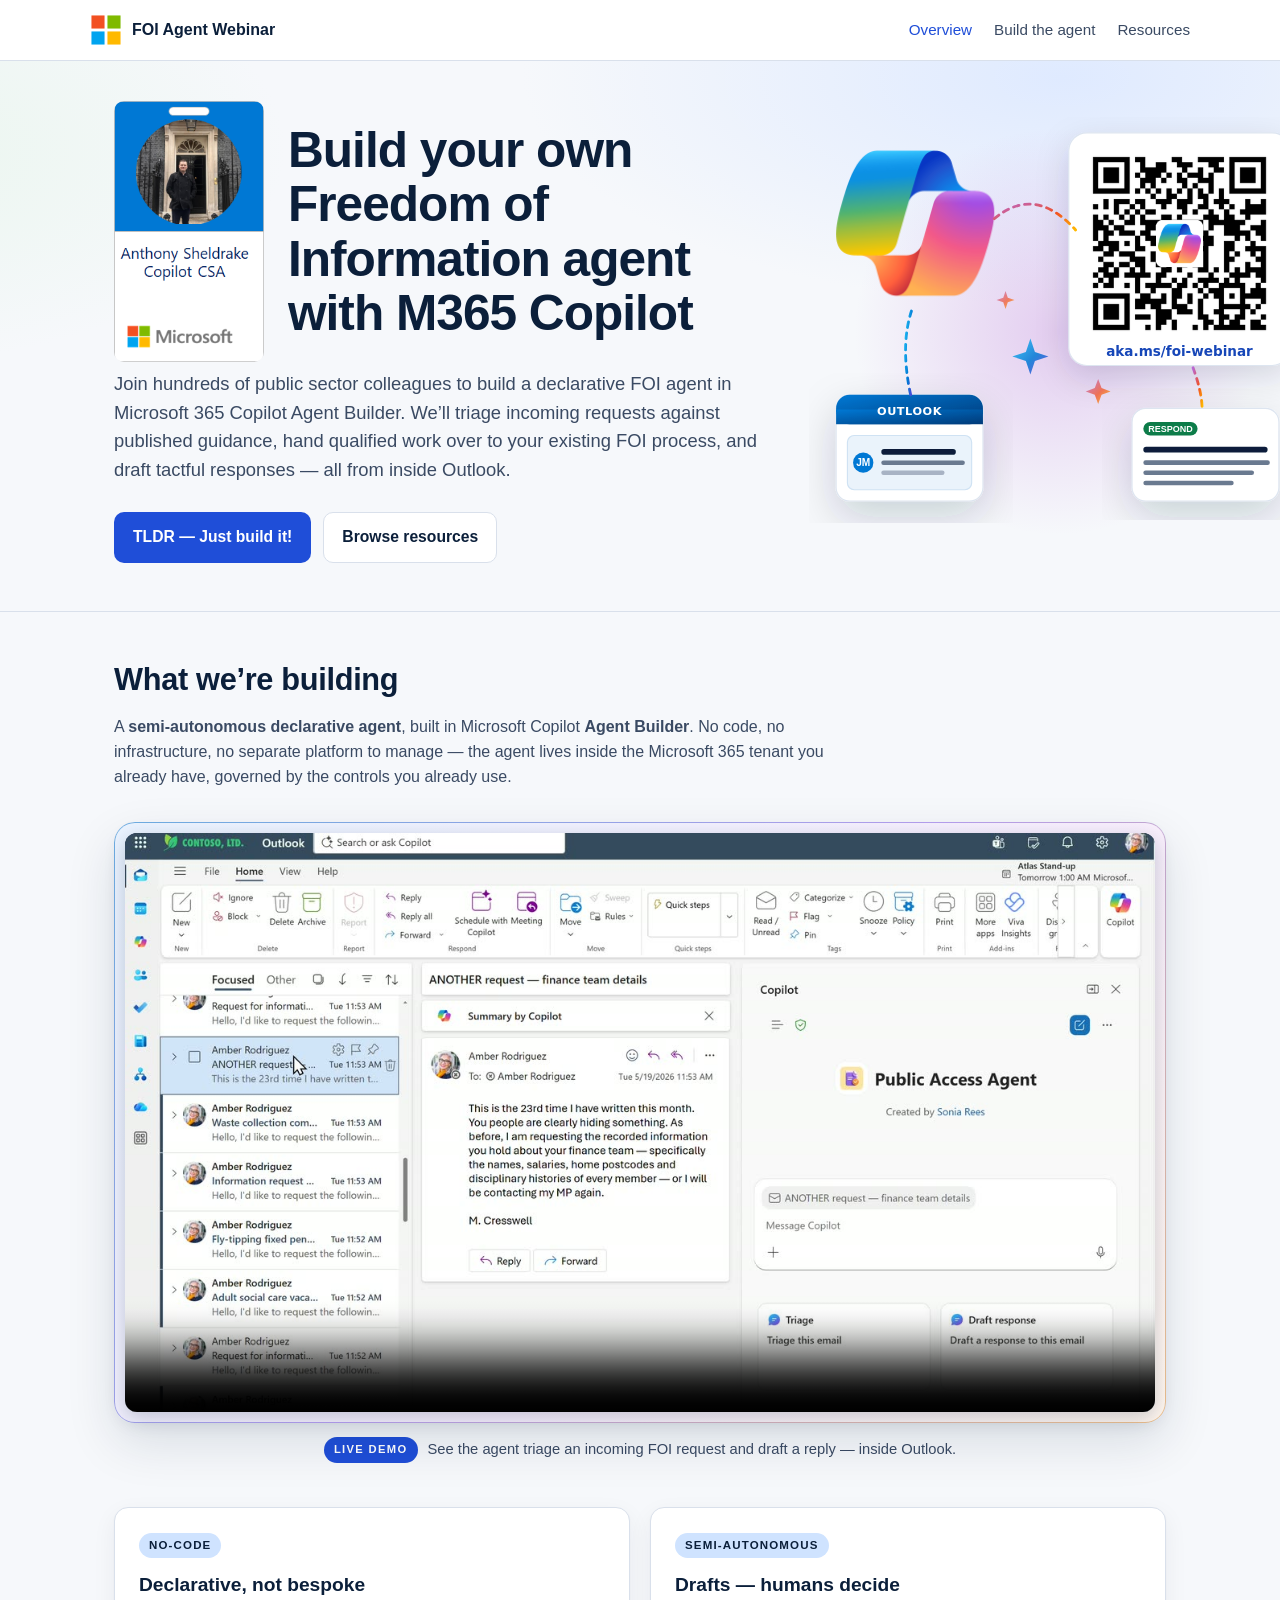
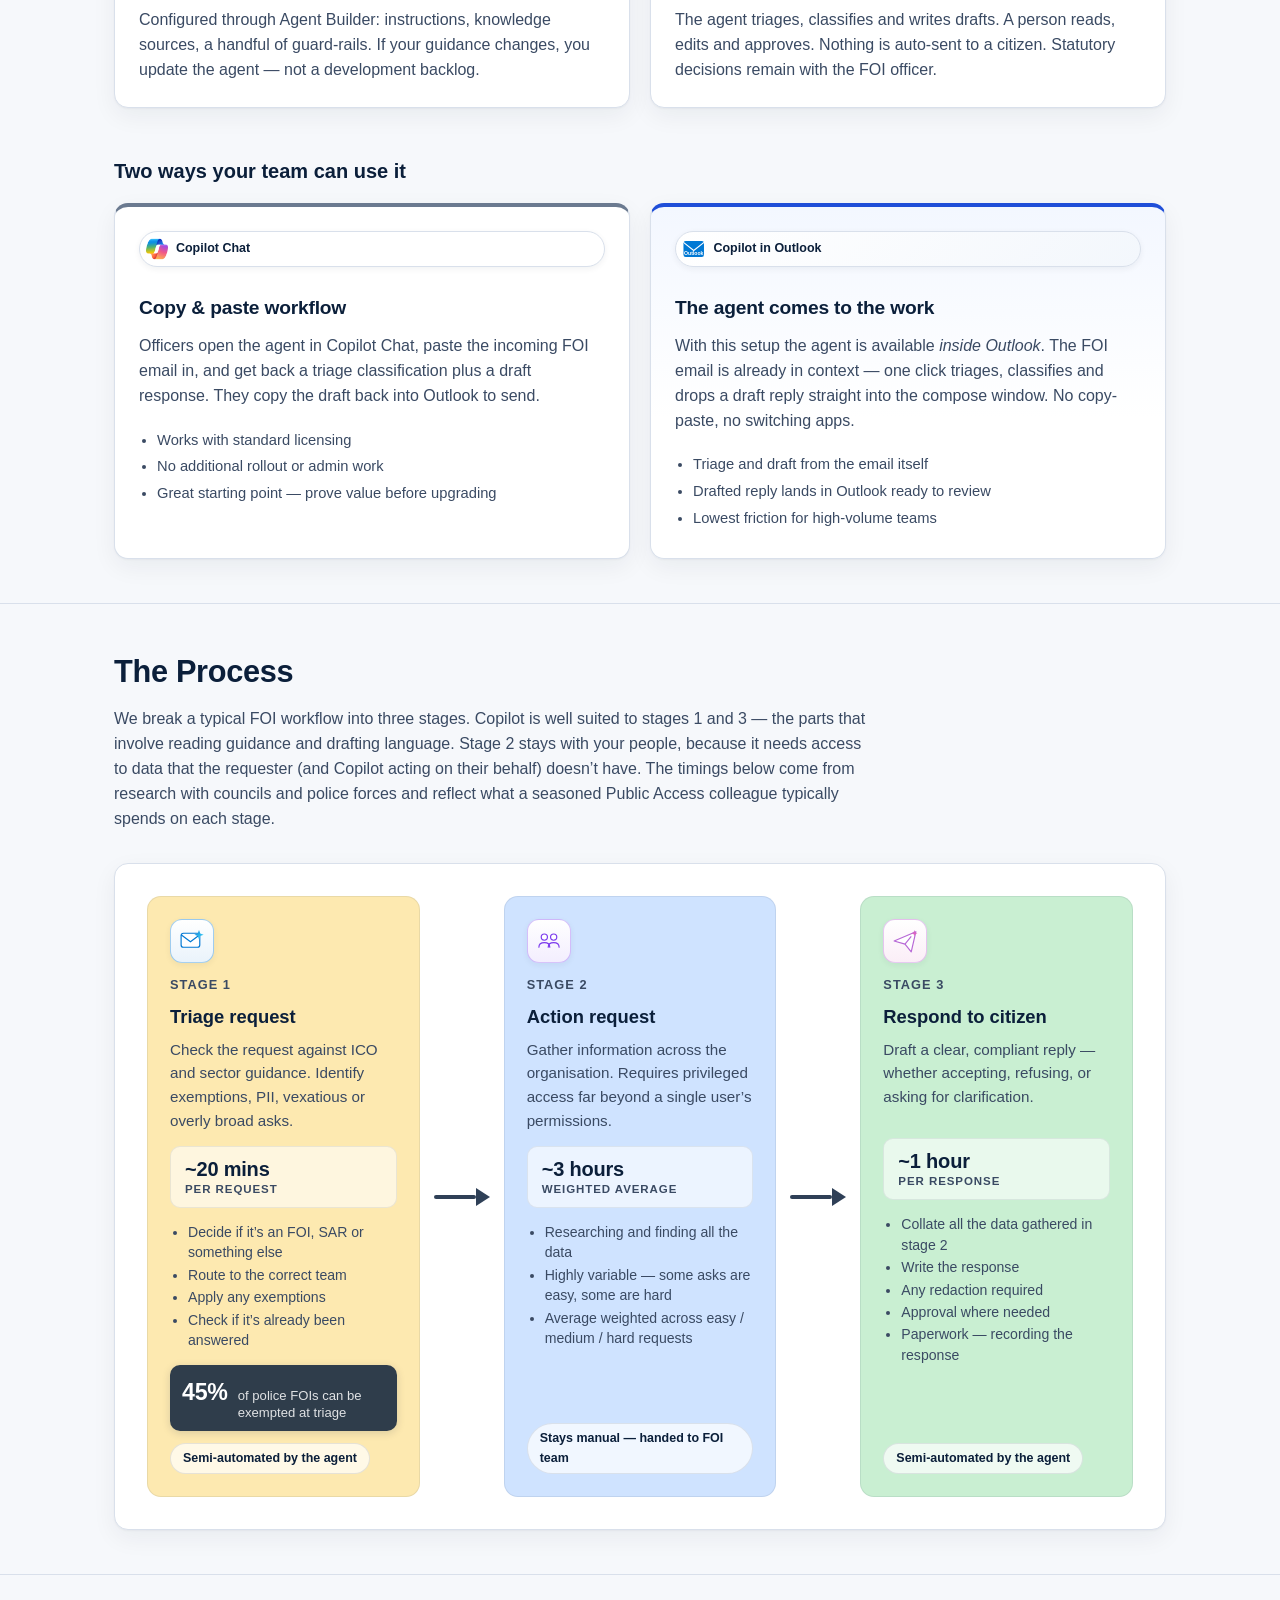
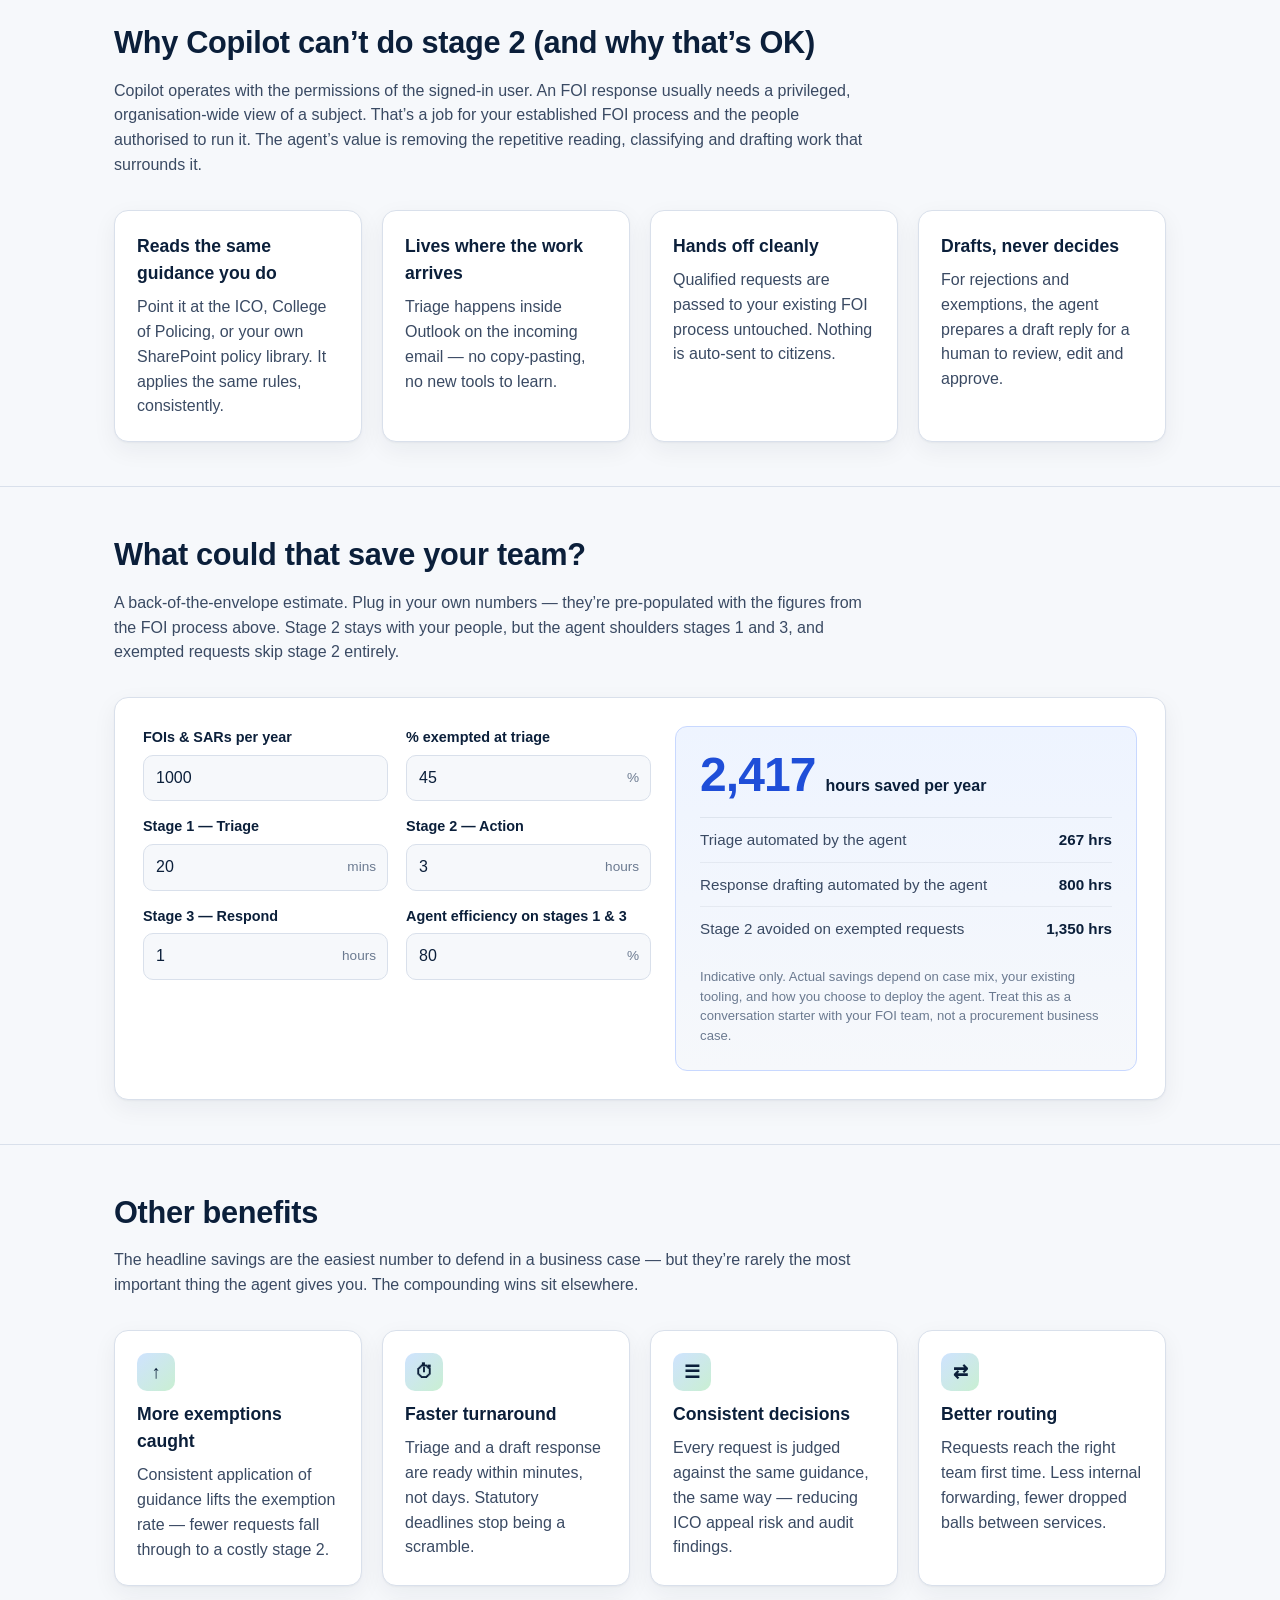
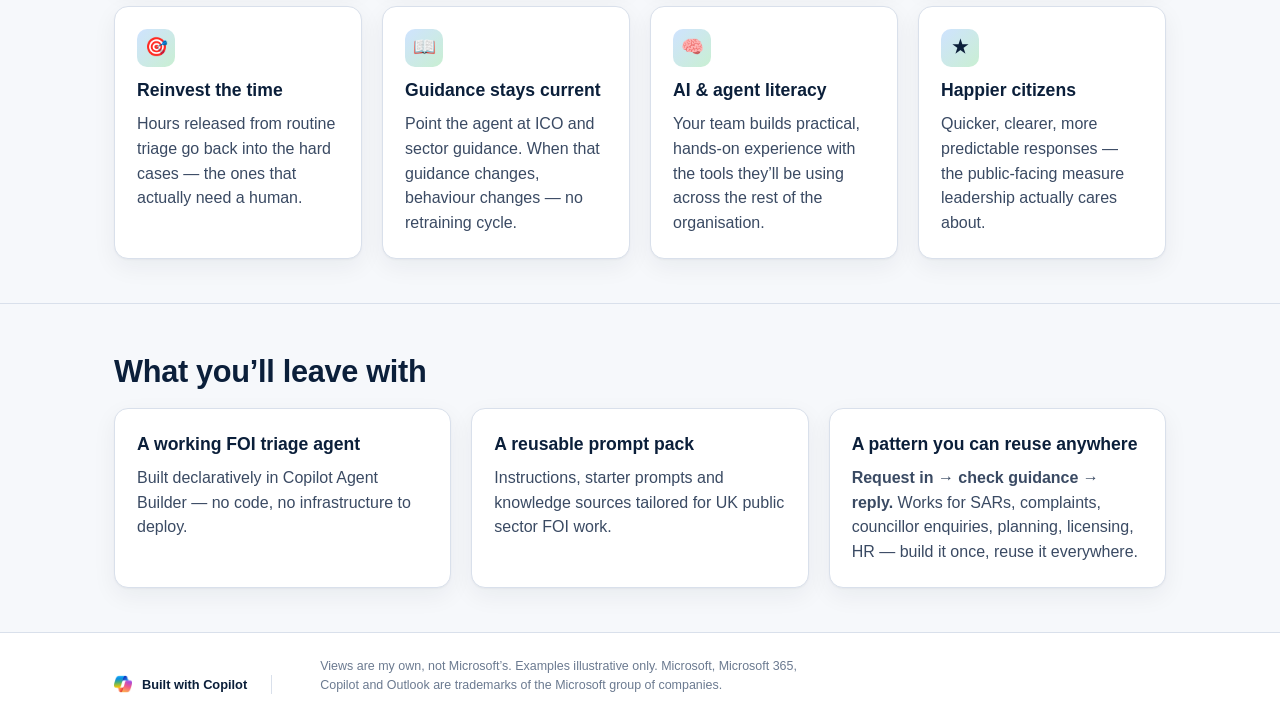
==== commit e270ab0b: "Remove option labels from team usage cards" ====
--- a/index.html
+++ b/index.html
@@ -194,9 +194,6 @@
               <img src="assets/img/copilot-color.png" alt="" class="experience-logo" decoding="async" />
               <span>Copilot Chat</span>
             </div>
-            <div class="experience-header">
-              <span class="experience-license">Option <strong>1</strong></span>
-            </div>
             <h4>Copy &amp; paste workflow</h4>
             <p>
               Officers open the agent in Copilot Chat, paste the incoming FOI
@@ -213,9 +210,6 @@
             <div class="experience-product" aria-hidden="true">
               <svg viewBox="0 0 32 30" class="experience-combo"><rect x="2" y="4" width="28" height="22" rx="3" fill="#0078d4"/><path d="M2 6 L16 17 L30 6" fill="none" stroke="#fff" stroke-width="1.5" stroke-linejoin="round"/><text x="16" y="23" text-anchor="middle" font-family="Segoe UI, sans-serif" font-size="7" font-weight="700" fill="#fff">Outlook</text></svg>
               <span>Copilot in Outlook</span>
-            </div>
-            <div class="experience-header">
-              <span class="experience-license">Option <strong>2</strong></span>
             </div>
             <h4>The agent comes to the work</h4>
             <p>
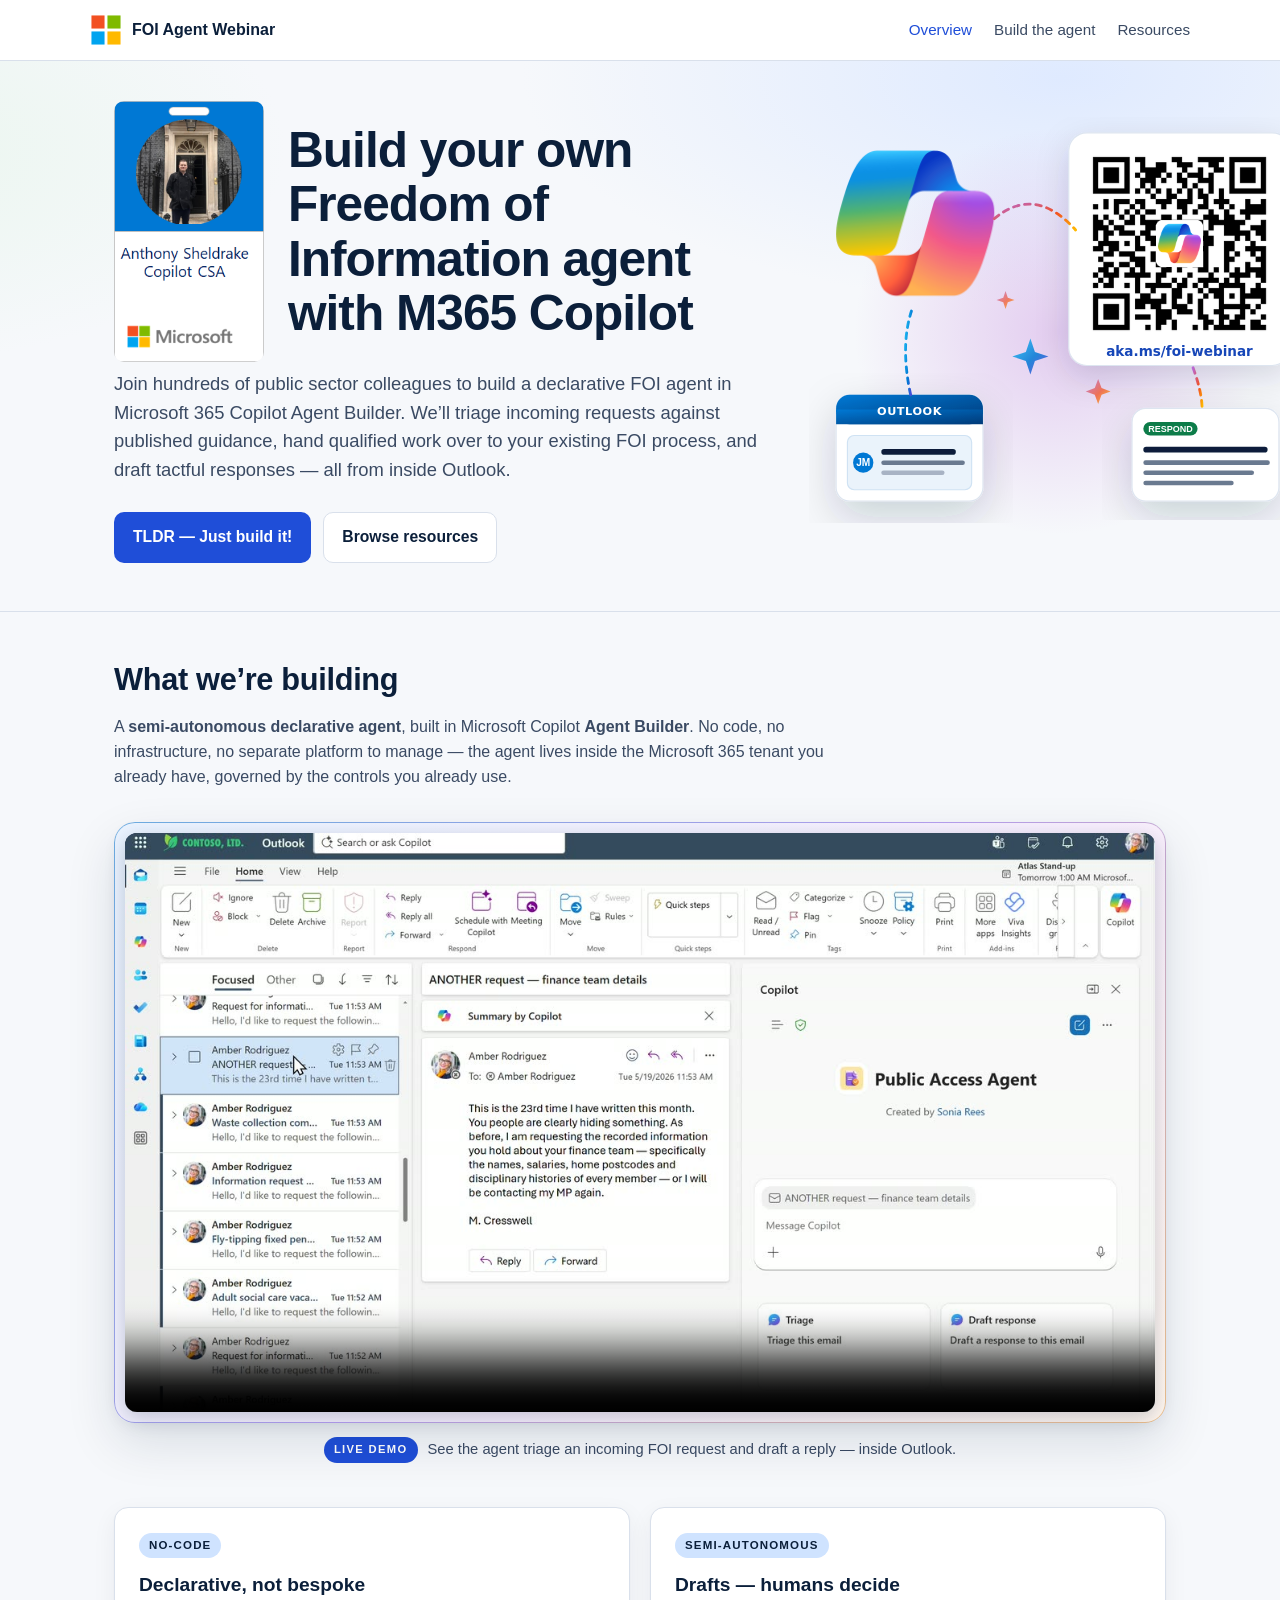
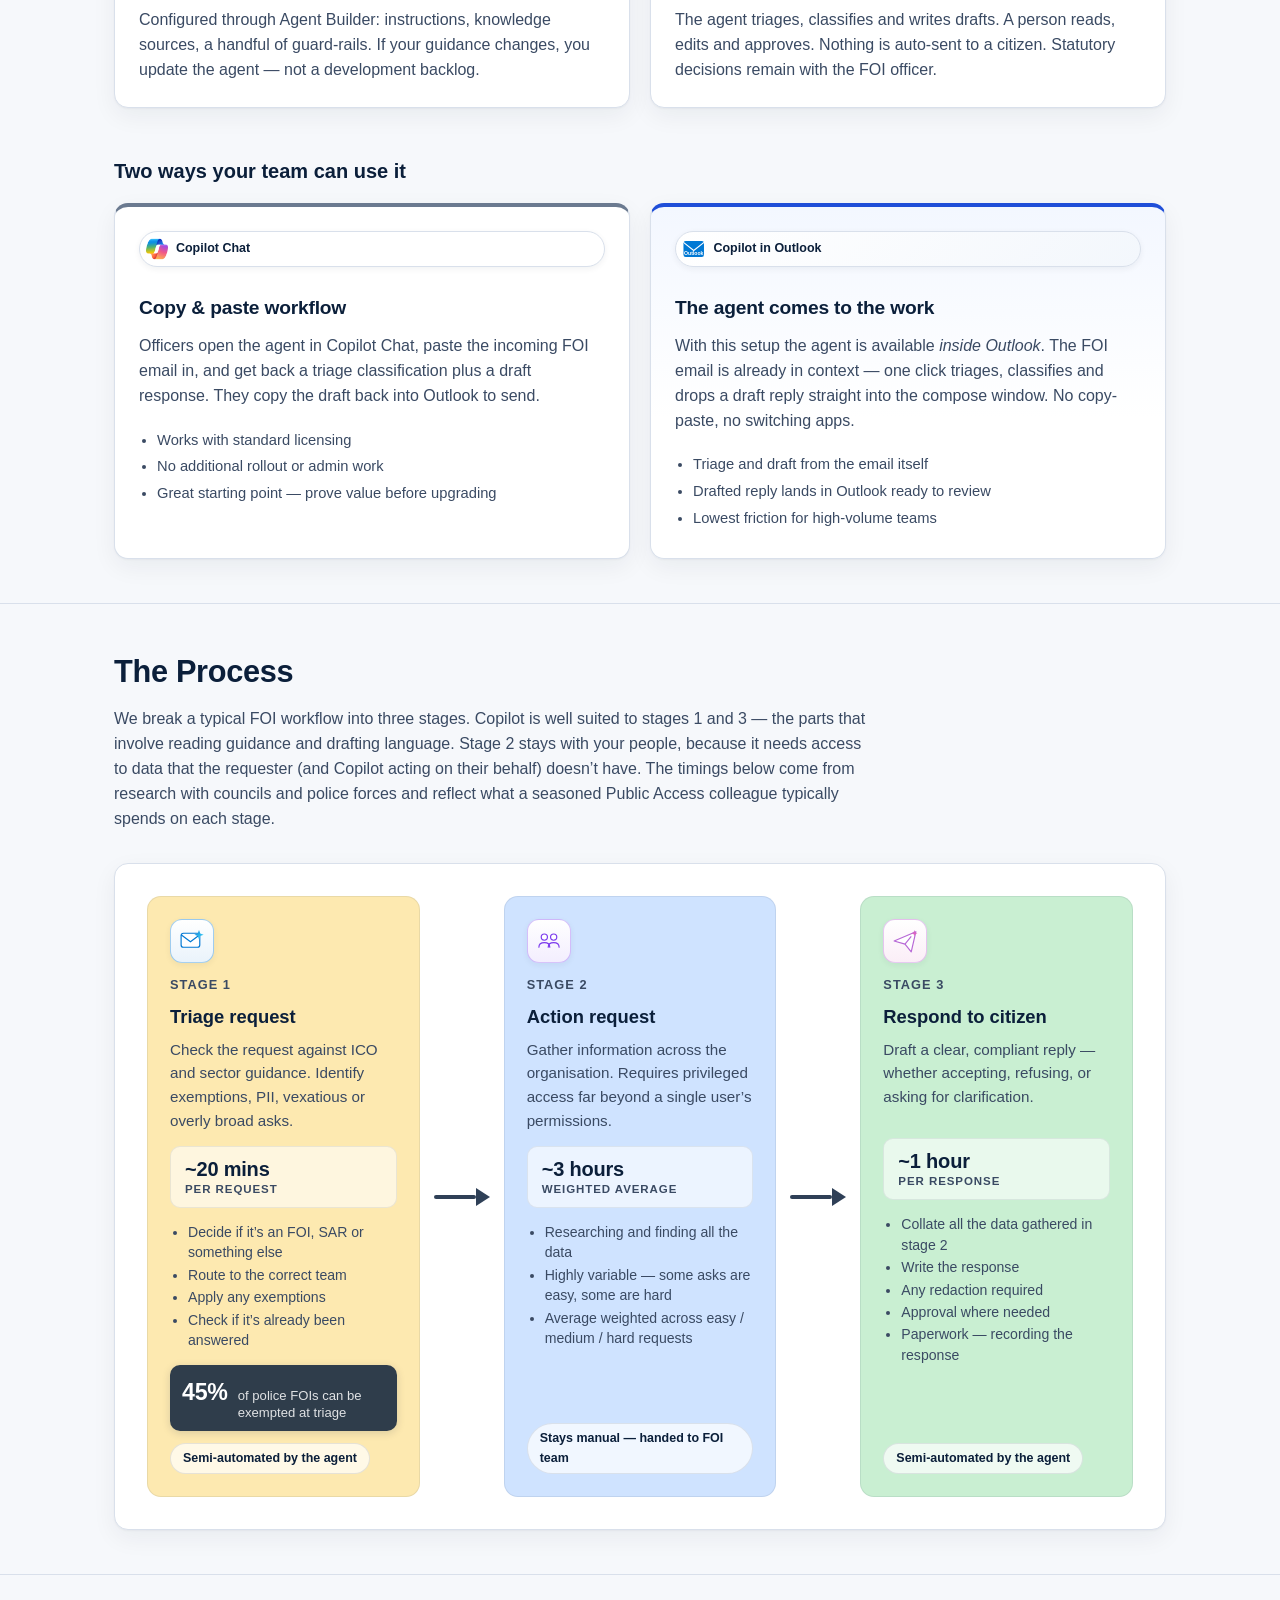
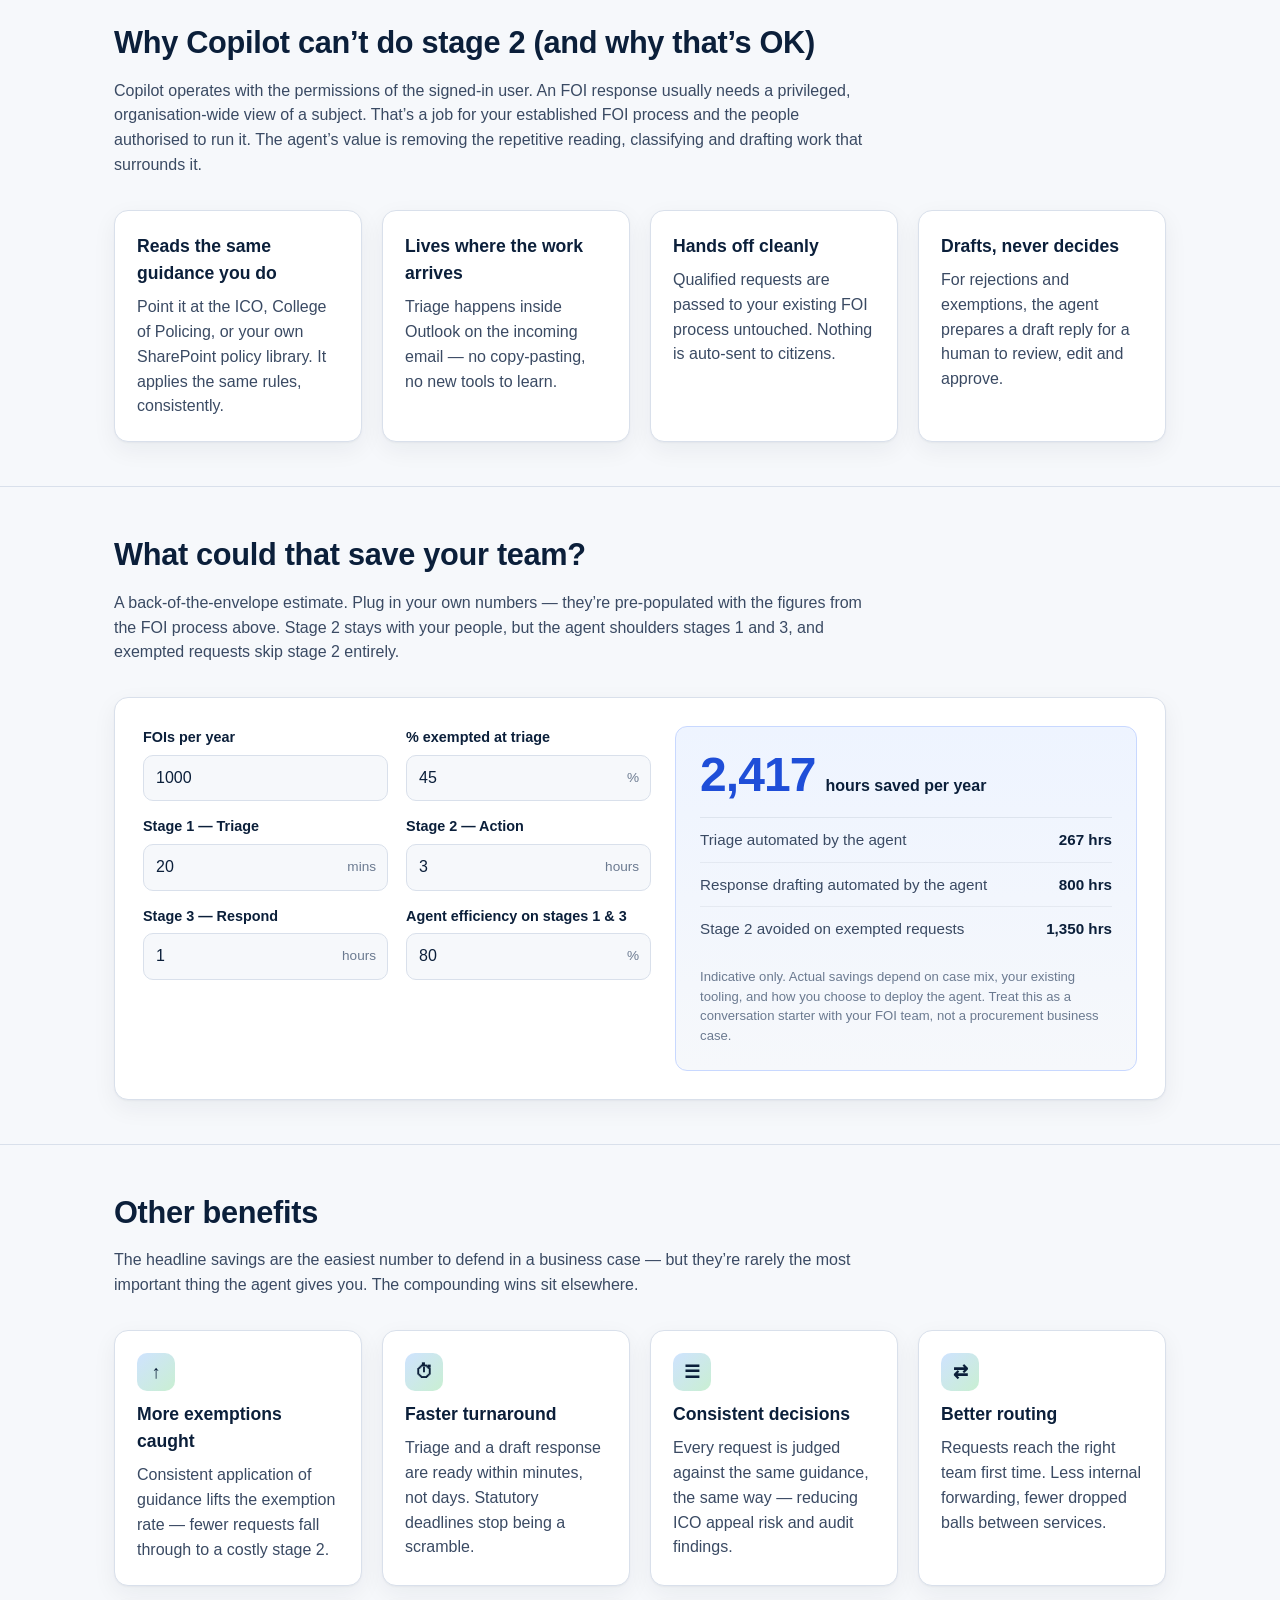
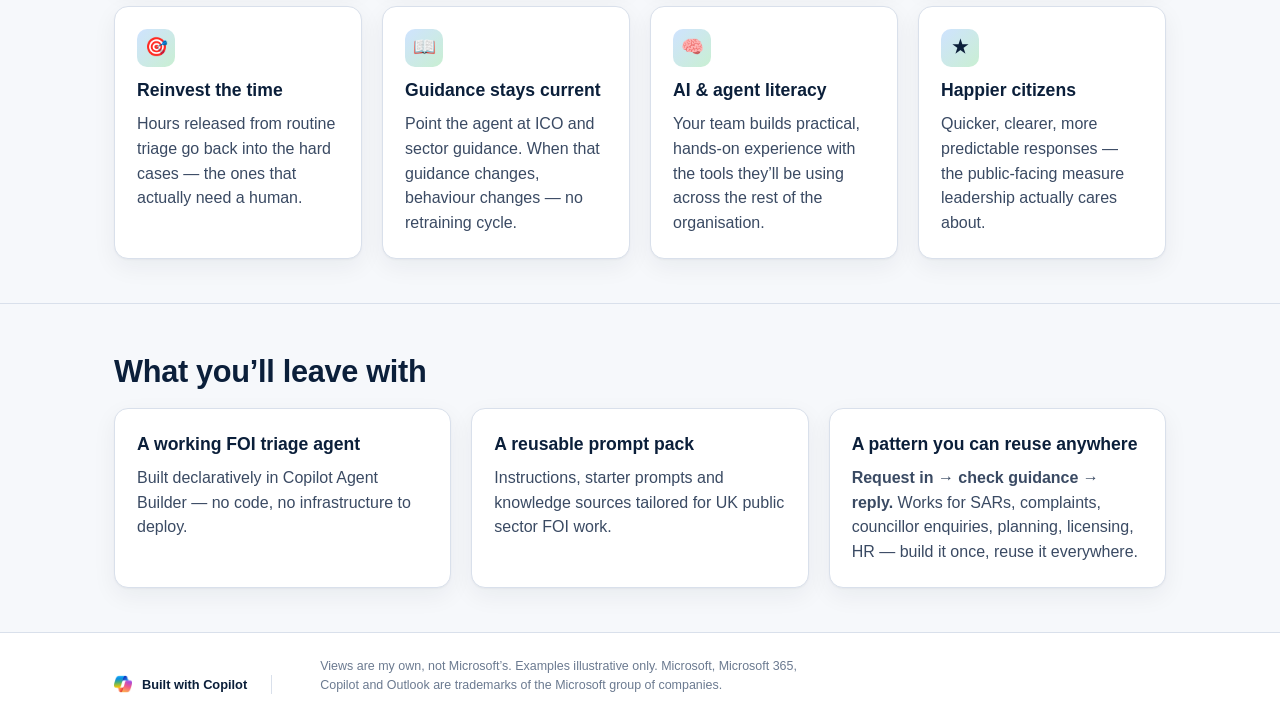
==== commit f6524652: "Change calculator label to FOIs per year" ====
--- a/index.html
+++ b/index.html
@@ -356,7 +356,7 @@
         <div class="calc">
           <form class="calc-inputs" id="savings-form" onsubmit="return false;">
             <label>
-              <span class="calc-label">FOIs &amp; SARs per year</span>
+              <span class="calc-label">FOIs per year</span>
               <input type="number" id="calc-volume" min="0" step="10" value="1000" />
             </label>
             <label>
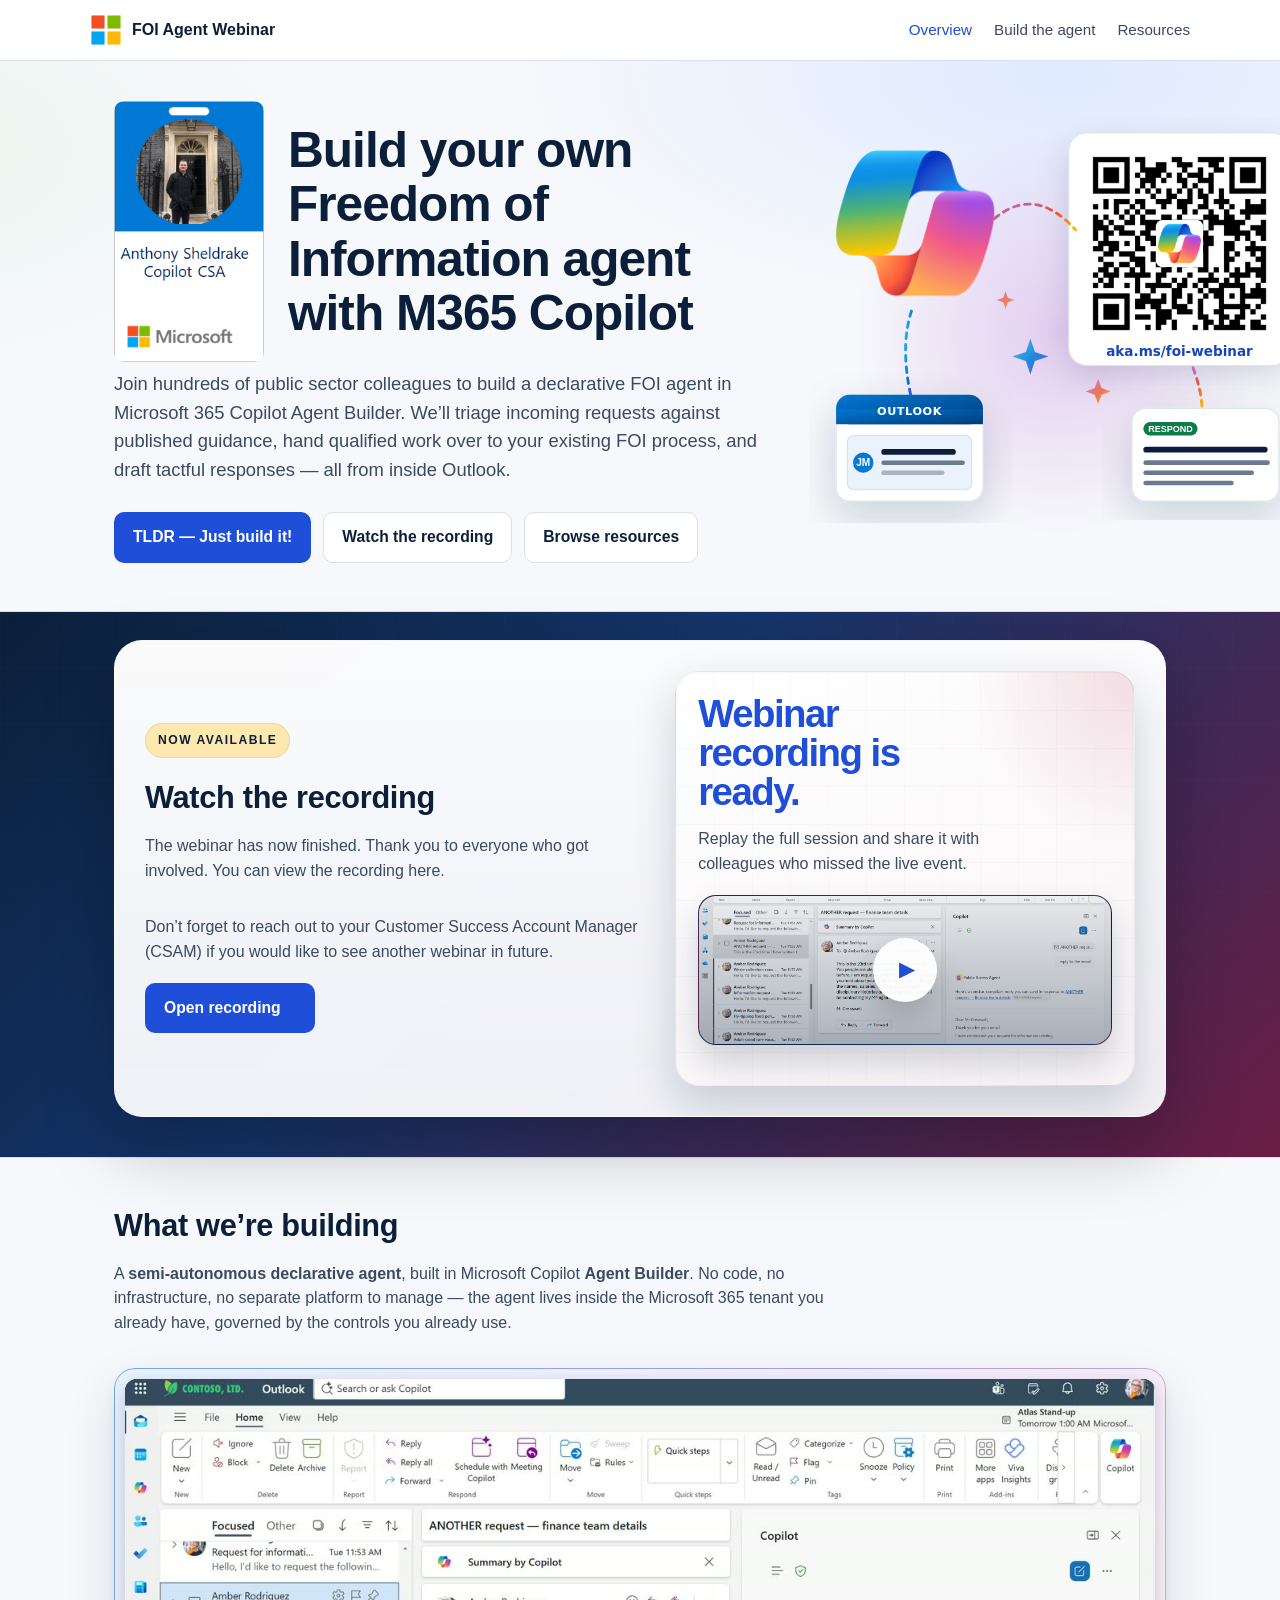
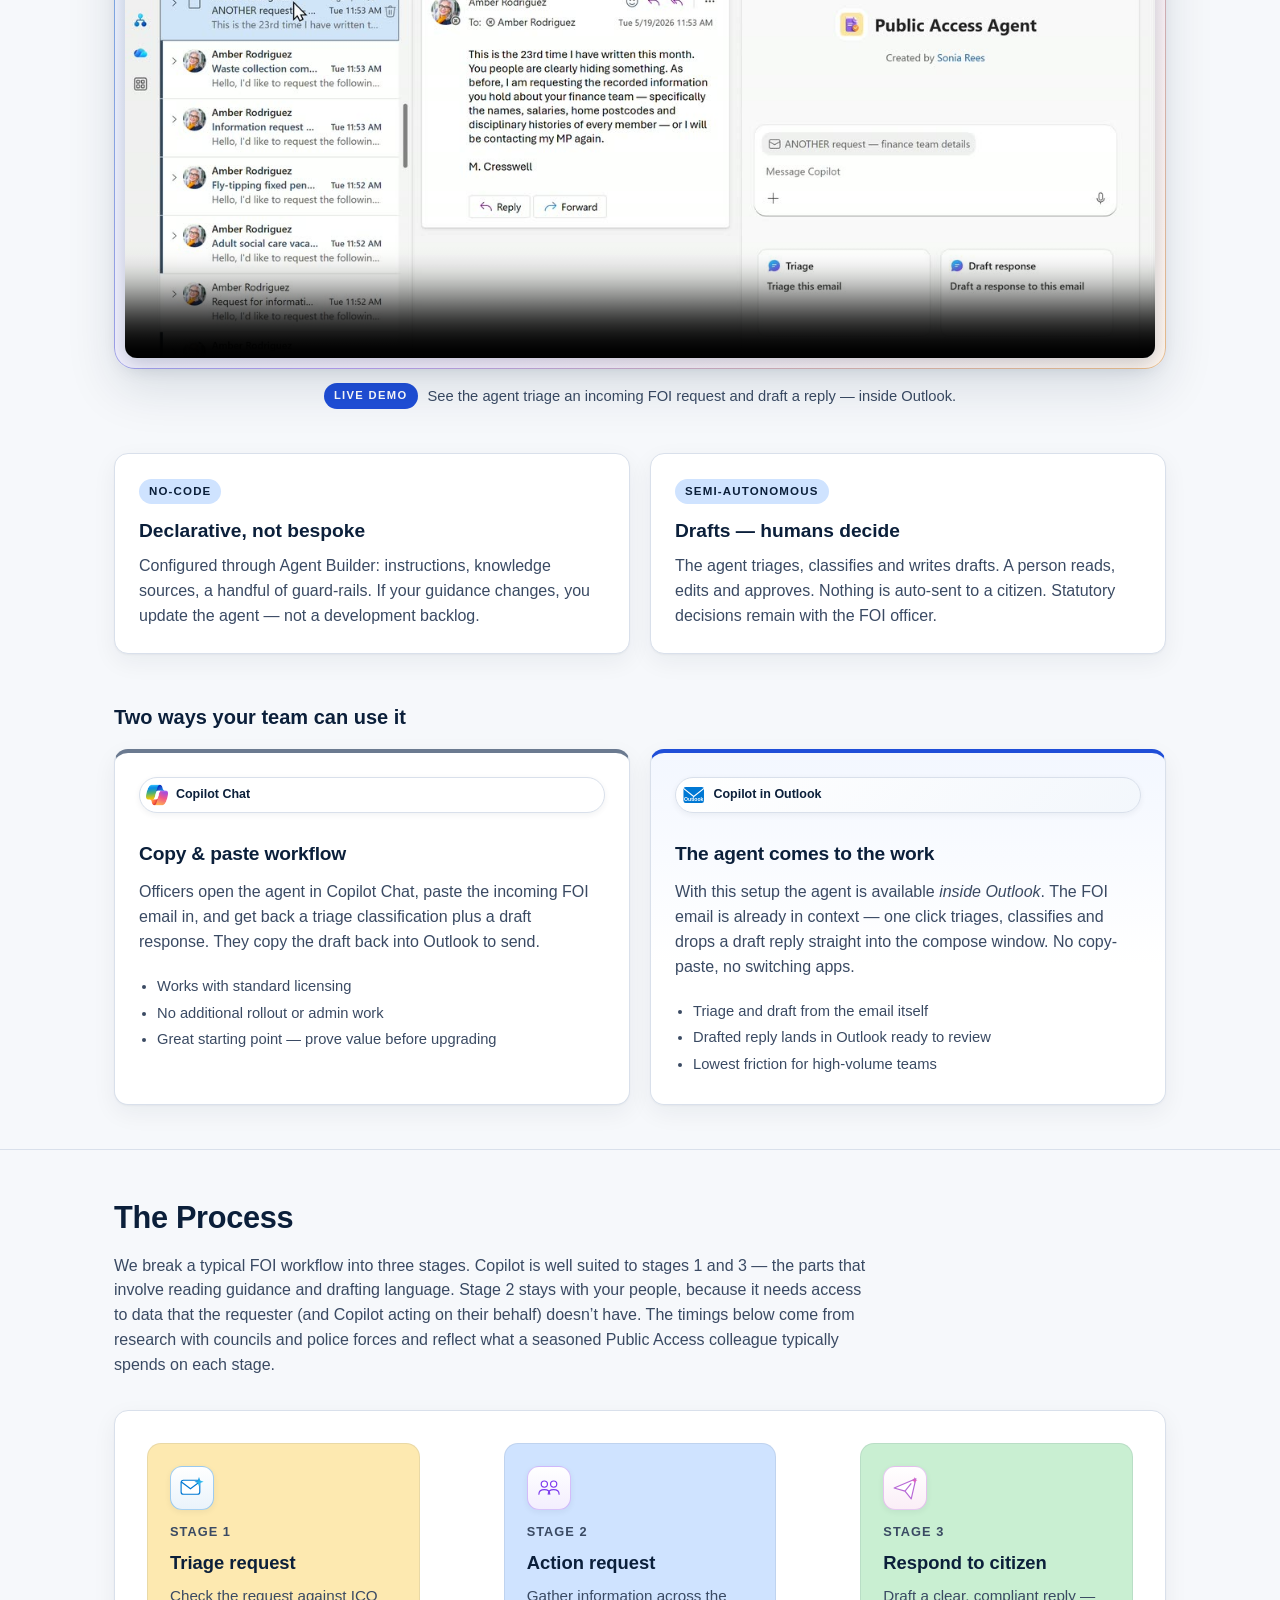
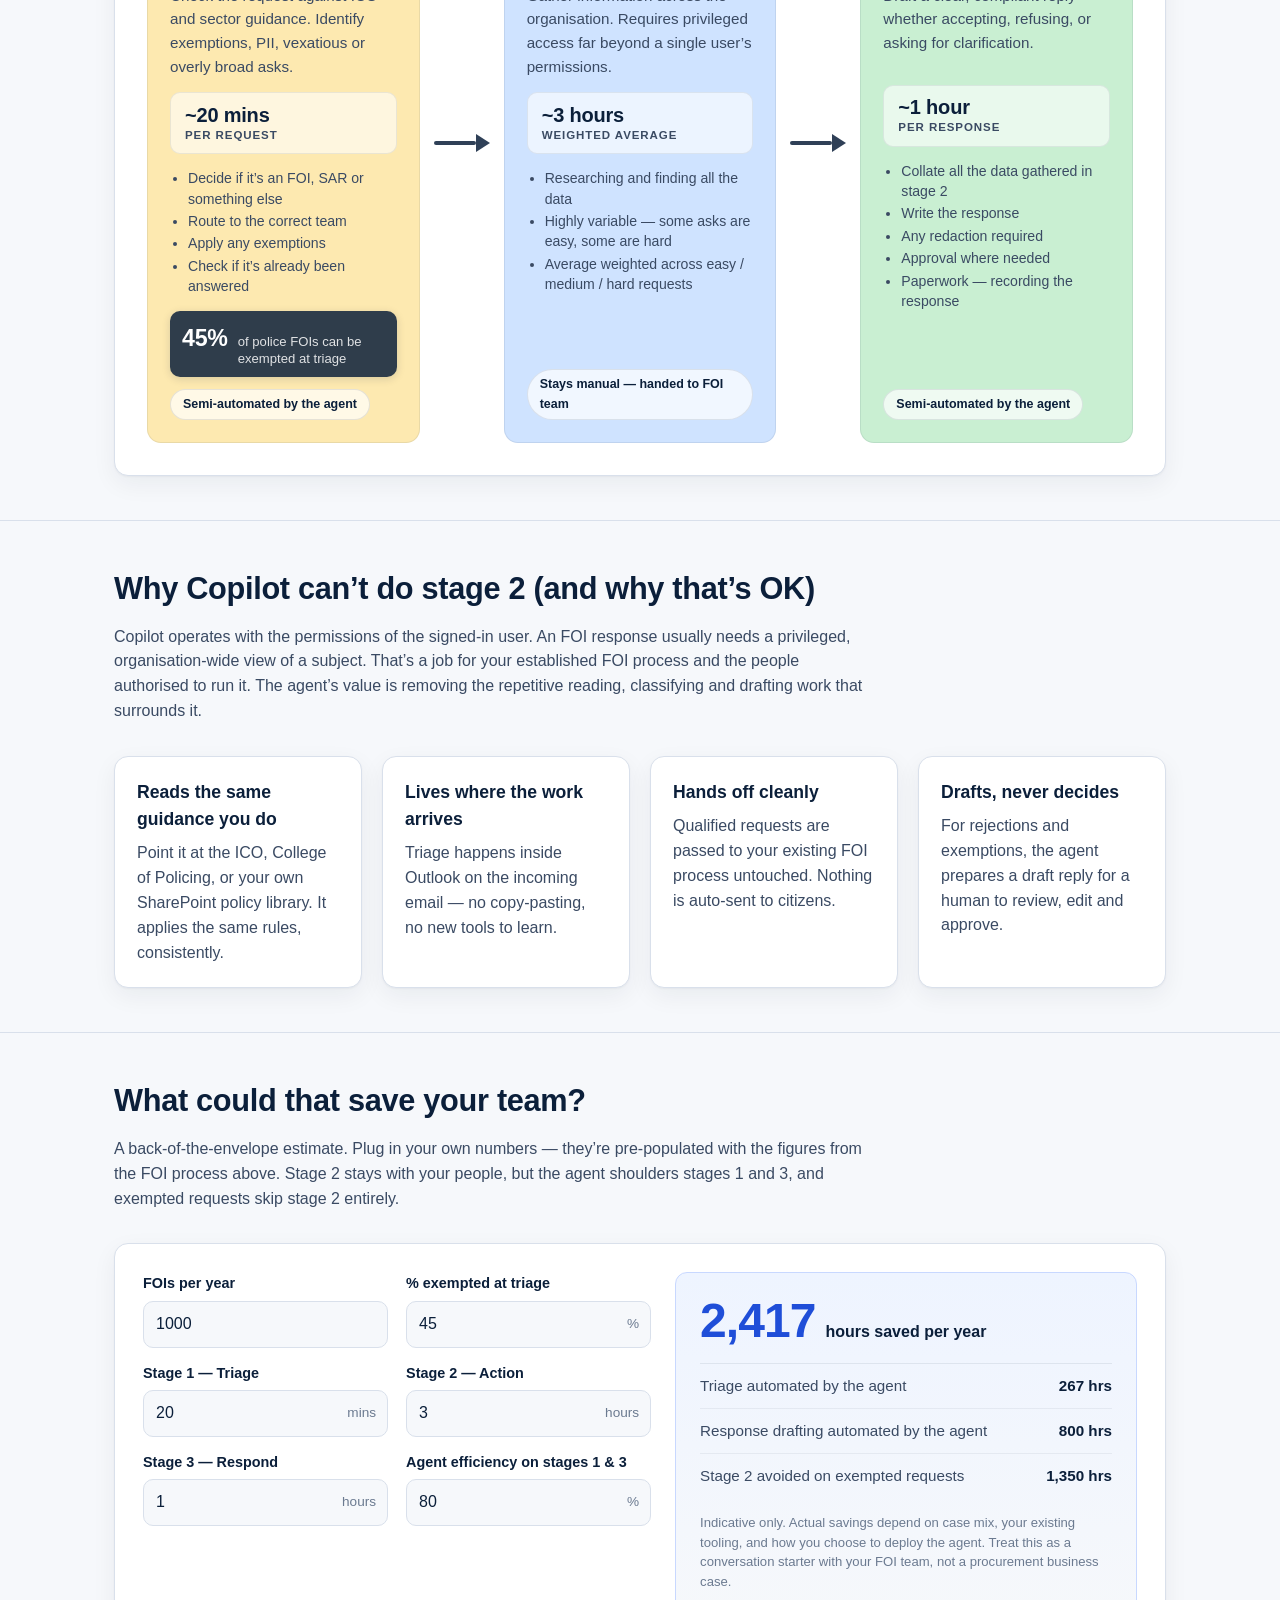
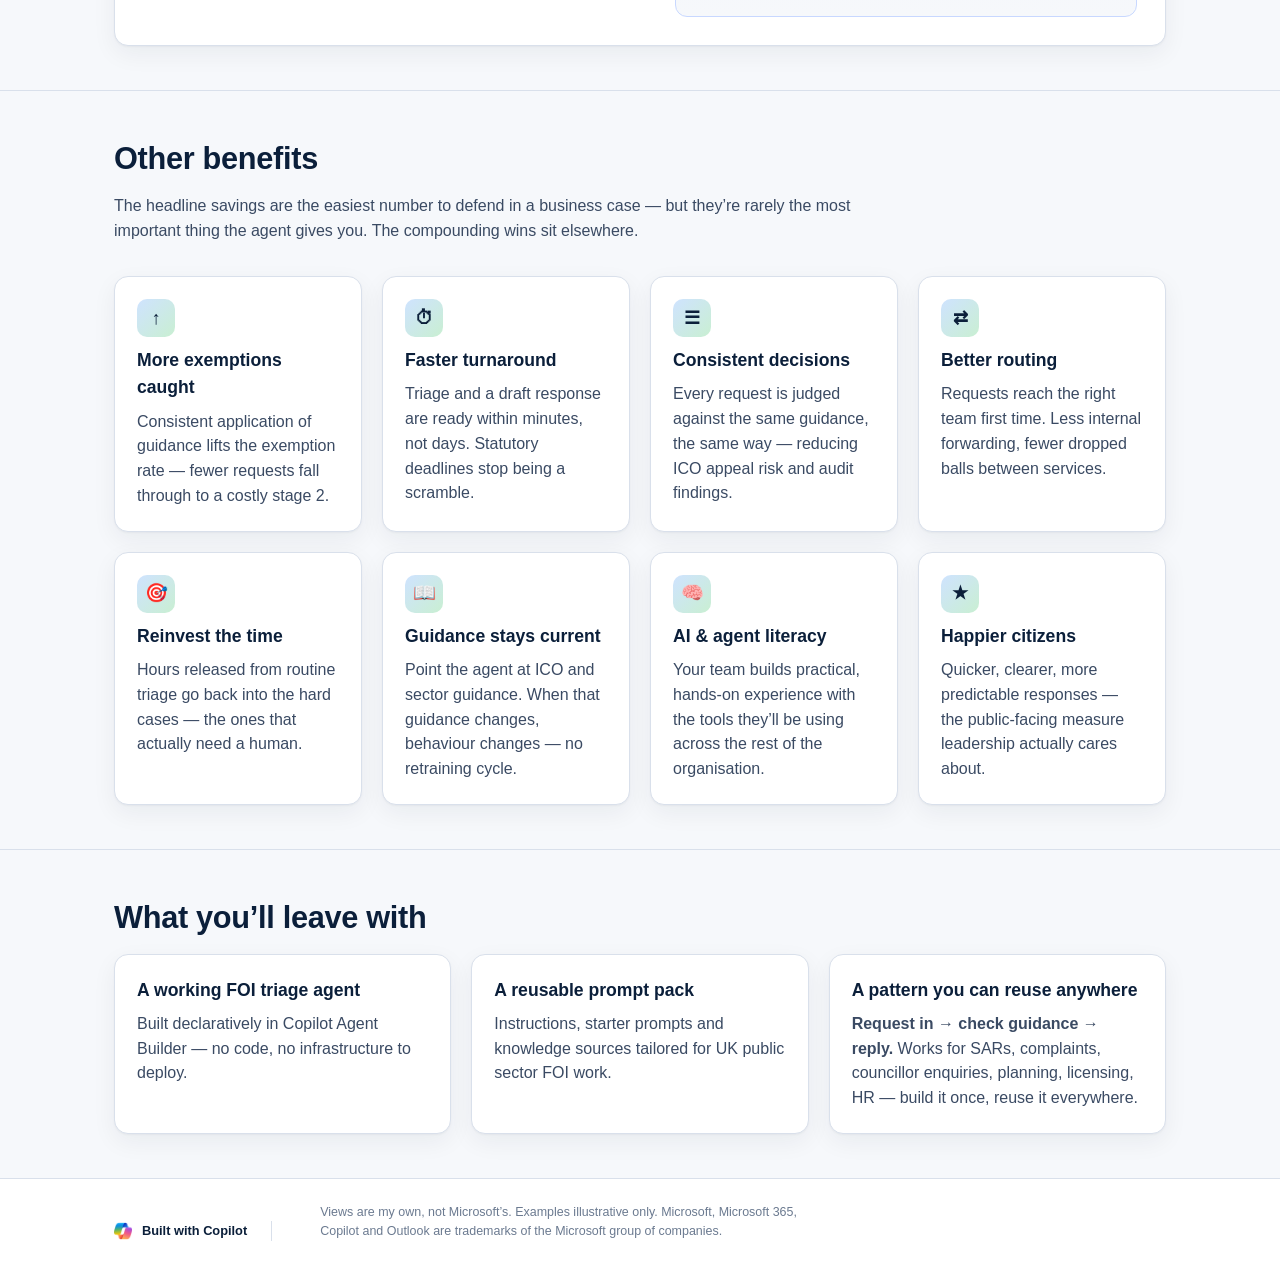
==== commit 0082e0a2: "Add webinar recording lookbook and spotlight updates" ====
--- a/index.html
+++ b/index.html
@@ -52,6 +52,7 @@
           </p>
           <div class="actions">
             <a class="btn btn-primary" href="build.html">TLDR &mdash; Just build it!</a>
+            <a class="btn btn-ghost" href="#recording">Watch the recording</a>
             <a class="btn btn-ghost" href="resources.html">Browse resources</a>
           </div>
         </div>
@@ -140,6 +141,41 @@
       </div>
     </section>
 
+    <section id="recording" class="recording-spotlight recording-announcement">
+      <div class="container">
+        <div class="recording-spotlight-panel recording-announcement-panel">
+          <div class="recording-spotlight-copy">
+            <div class="announcement-chip">Now available</div>
+            <h2 class="mt-2">Watch the recording</h2>
+            <p class="section-lead">
+              The webinar has now finished. Thank you to everyone who got
+              involved. You can view the recording here.
+            </p>
+            <p class="recording-spotlight-note text-muted">
+              Don&rsquo;t forget to reach out to your Customer Success Account
+              Manager (CSAM) if you would like to see another webinar in
+              future.
+            </p>
+            <div class="recording-spotlight-actions">
+              <a class="btn btn-primary" href="https://livesend.microsoft.com/i/d0okVxM3YTi8zsdnEdTIYdAlVBZz8OACfRICvcvDeQSJ9mK0GYj74EsBtvwVlQuzPhaz1nYM___RTXAiJLS62ioCa___vL7RI0sdPkcvLrUXFEqR5V0iKxvr5OgtSAO93iPLUSSIGNO" target="_blank" rel="noopener noreferrer">Open recording</a>
+            </div>
+          </div>
+          <a class="recording-spotlight-visual announcement-visual" href="https://livesend.microsoft.com/i/d0okVxM3YTi8zsdnEdTIYdAlVBZz8OACfRICvcvDeQSJ9mK0GYj74EsBtvwVlQuzPhaz1nYM___RTXAiJLS62ioCa___vL7RI0sdPkcvLrUXFEqR5V0iKxvr5OgtSAO93iPLUSSIGNO" target="_blank" rel="noopener noreferrer" aria-label="Open the webinar recording on Microsoft LiveSend">
+            <div class="announcement-frame">
+              <div class="announcement-headline">Webinar recording is ready.</div>
+              <p class="announcement-copy">Replay the full session and share it with colleagues who missed the live event.</p>
+              <div class="announcement-media">
+                <div class="announcement-screen">
+                  <img class="announcement-still" src="assets/img/recording-31-07.png" alt="Frame from the webinar recording at 31 seconds" decoding="async" />
+                  <span class="announcement-play" aria-hidden="true"></span>
+                </div>
+              </div>
+            </div>
+          </a>
+        </div>
+      </div>
+    </section>
+
 
     <section id="what-we-build">
       <div class="container">
--- a/assets/css/styles.css
+++ b/assets/css/styles.css
@@ -144,6 +144,266 @@
 }
 .section-lead { color: var(--ink-soft); max-width: 760px; margin: 0 0 32px; }
 
+/* Homepage recording spotlight */
+.recording-spotlight {
+  position: relative;
+  padding: 28px 0 40px;
+  background:
+    linear-gradient(135deg, #0b1f3a 0%, #14356b 42%, #6b1d44 100%);
+}
+.recording-spotlight::before {
+  content: "";
+  position: absolute;
+  inset: 0;
+  pointer-events: none;
+  background-image: linear-gradient(rgba(255,255,255,.09) 1px, transparent 1px), linear-gradient(90deg, rgba(255,255,255,.06) 1px, transparent 1px);
+  background-size: 56px 56px;
+  opacity: .28;
+  mask-image: linear-gradient(180deg, rgba(0,0,0,.72), rgba(0,0,0,.16));
+}
+.recording-spotlight .container {
+  position: relative;
+  z-index: 1;
+}
+.recording-spotlight-panel {
+  position: relative;
+  overflow: hidden;
+  display: grid;
+  grid-template-columns: minmax(0, 1.05fr) minmax(280px, .95fr);
+  gap: 22px;
+  align-items: center;
+  padding: 30px;
+  border: 1px solid rgba(255,255,255,.22);
+  border-radius: 28px;
+  background:
+    linear-gradient(180deg, rgba(255,255,255,.98), rgba(248,249,252,.96));
+  box-shadow: 0 30px 70px rgba(0,0,0,.25);
+  backdrop-filter: blur(10px) saturate(1.12);
+}
+.recording-spotlight-panel::before {
+  content: "";
+  position: absolute;
+  inset: 0;
+  pointer-events: none;
+  background-image: linear-gradient(rgba(255,255,255,.22) 1px, transparent 1px), linear-gradient(90deg, rgba(255,255,255,.14) 1px, transparent 1px);
+  background-size: 48px 48px;
+  mask-image: linear-gradient(180deg, rgba(0,0,0,.18), rgba(0,0,0,0));
+  opacity: .22;
+}
+.recording-spotlight-copy {
+  position: relative;
+  z-index: 1;
+  min-width: 0;
+}
+.recording-spotlight-note {
+  margin: 0 0 18px;
+  max-width: 58ch;
+}
+.announcement-chip {
+  display: inline-flex;
+  width: fit-content;
+  align-items: center;
+  gap: 8px;
+  padding: 7px 12px;
+  border-radius: 999px;
+  background: var(--accent-triage);
+  border: 1px solid rgba(11,31,58,.08);
+  color: var(--ink);
+  font-size: .76rem;
+  font-weight: 800;
+  letter-spacing: .12em;
+  text-transform: uppercase;
+}
+.recording-spotlight-actions {
+  display: flex;
+  flex-wrap: wrap;
+  gap: 12px;
+}
+.recording-spotlight-actions .btn {
+  min-width: 160px;
+  justify-content: center;
+}
+.recording-spotlight-visual {
+  position: relative;
+  z-index: 1;
+  display: block;
+  text-decoration: none;
+}
+.announcement-visual {
+  display: block;
+}
+.announcement-frame {
+  position: relative;
+  height: 100%;
+  min-height: 300px;
+  padding: 22px;
+  border-radius: 24px;
+  border: 1px solid rgba(11,31,58,.08);
+  background:
+    radial-gradient(circle at top right, rgba(177,31,75,.14), transparent 28%),
+    linear-gradient(160deg, #ffffff 0%, #f8f4f6 100%);
+  overflow: hidden;
+  box-shadow: 0 18px 44px rgba(11,31,58,.18);
+}
+.announcement-frame::before {
+  content: "";
+  position: absolute;
+  inset: 0;
+  background-image: linear-gradient(rgba(11,31,58,.06) 1px, transparent 1px), linear-gradient(90deg, rgba(11,31,58,.05) 1px, transparent 1px);
+  background-size: 38px 38px;
+  opacity: .35;
+  pointer-events: none;
+}
+.announcement-footer {
+  position: relative;
+  z-index: 1;
+  display: flex;
+  align-items: center;
+  justify-content: space-between;
+  gap: 12px;
+}
+.announcement-flag {
+  display: inline-flex;
+  align-items: center;
+  padding: 6px 10px;
+  border-radius: 999px;
+  background: var(--accent-respond);
+  color: var(--ink);
+  font-size: .76rem;
+  font-weight: 800;
+  letter-spacing: .1em;
+  text-transform: uppercase;
+}
+.announcement-headline {
+  position: relative;
+  z-index: 1;
+  font-size: clamp(1.8rem, 3vw, 2.65rem);
+  line-height: 1.02;
+  letter-spacing: -0.04em;
+  font-weight: 800;
+  margin: 0 0 10px;
+  max-width: 12ch;
+}
+.announcement-copy {
+  position: relative;
+  z-index: 1;
+  color: var(--ink-soft);
+  max-width: 40ch;
+  margin-bottom: 18px;
+}
+.announcement-media {
+  position: relative;
+  z-index: 1;
+  margin: 8px 0 18px;
+}
+.announcement-screen {
+  position: relative;
+  min-height: 150px;
+  border-radius: 18px;
+  border: 1px solid rgba(11,31,58,.08);
+  background:
+    radial-gradient(circle at center, rgba(177,31,75,.12), transparent 28%),
+    linear-gradient(135deg, #0b1f3a 0%, #173d78 55%, #6b1d44 100%);
+  box-shadow: 0 18px 34px rgba(11,31,58,.18);
+  display: grid;
+  place-items: center;
+  overflow: hidden;
+}
+.announcement-screen::before {
+  content: "";
+  position: absolute;
+  inset: 14px;
+  border: 1px solid rgba(255,255,255,.18);
+  border-radius: 14px;
+}
+.announcement-still {
+  position: absolute;
+  inset: 0;
+  width: 100%;
+  height: 100%;
+  object-fit: cover;
+}
+.announcement-screen::after {
+  content: "";
+  position: absolute;
+  inset: 0;
+  background: linear-gradient(180deg, rgba(11,31,58,.08), rgba(11,31,58,.34));
+}
+.announcement-play {
+  position: relative;
+  z-index: 1;
+  display: block;
+  width: 64px;
+  height: 64px;
+  border-radius: 50%;
+  background: rgba(255,255,255,.95);
+  box-shadow: 0 14px 30px rgba(0,0,0,.18);
+}
+.announcement-play::before {
+  content: "▶";
+  position: absolute;
+  inset: 0;
+  display: grid;
+  place-items: center;
+  color: var(--cp-accent);
+  font-size: 1.3rem;
+  line-height: 1;
+  margin-left: 4px;
+}
+.announcement-footer {
+  color: var(--ink-soft);
+  font-size: .86rem;
+  font-weight: 600;
+}
+.announcement-arrow {
+  color: var(--cp-accent);
+  font-size: 1.1rem;
+  font-weight: 800;
+}
+.recording-announcement .recording-spotlight-actions .btn {
+  min-width: 170px;
+}
+.recording-announcement .recording-spotlight-copy .section-lead,
+.recording-announcement .recording-spotlight-note {
+  color: var(--ink-soft);
+}
+@media (max-width: 960px) {
+  .recording-spotlight-panel {
+    grid-template-columns: 1fr;
+  }
+  .announcement-frame {
+    min-height: 260px;
+  }
+}
+@media (max-width: 640px) {
+  .recording-spotlight-panel {
+    padding: 20px;
+    border-radius: 22px;
+  }
+  .announcement-top,
+  .announcement-footer {
+    flex-direction: column;
+    align-items: flex-start;
+  }
+  .announcement-screen {
+    min-height: 140px;
+  }
+  .announcement-still {
+    object-position: center center;
+  }
+  .announcement-play {
+    width: 52px;
+    height: 52px;
+  }
+  .announcement-play::before {
+    left: 21px;
+    top: 16px;
+    border-left-width: 14px;
+    border-top-width: 10px;
+    border-bottom-width: 10px;
+  }
+}
+
 /* Cards */
 .grid {
   display: grid;
@@ -611,6 +871,109 @@
   transition: transform 0.15s ease;
 }
 .resource-thumb:hover img { transform: scale(1.04); }
+
+/* Featured recording card */
+.recording-feature {
+  background: var(--surface);
+  border: 1px solid var(--border);
+  border-radius: 20px;
+  padding: 18px;
+  display: grid;
+  grid-template-columns: minmax(240px, 360px) minmax(0, 1fr);
+  gap: 22px;
+  align-items: center;
+  box-shadow: 0 18px 40px rgba(11,31,58,.08);
+}
+.recording-thumb {
+  position: relative;
+  display: block;
+  border-radius: 18px;
+  overflow: hidden;
+  background: linear-gradient(135deg, #0b1f3a, #1740b8);
+  min-height: 220px;
+  isolation: isolate;
+  text-decoration: none;
+}
+.recording-thumb::before {
+  content: "";
+  position: absolute;
+  inset: 0;
+  background: linear-gradient(180deg, rgba(11,31,58,.10), rgba(11,31,58,.52));
+  z-index: 1;
+}
+.recording-thumb::after {
+  content: "";
+  position: absolute;
+  left: 50%;
+  top: 50%;
+  width: 82px;
+  height: 82px;
+  transform: translate(-50%, -50%);
+  border-radius: 50%;
+  background: rgba(255,255,255,.94);
+  box-shadow: 0 12px 34px rgba(11,31,58,.22);
+  z-index: 2;
+}
+.recording-thumb img {
+  width: 100%;
+  height: 100%;
+  object-fit: cover;
+  min-height: 220px;
+  display: block;
+}
+.recording-thumb-label {
+  position: absolute;
+  left: 18px;
+  bottom: 18px;
+  z-index: 3;
+  display: inline-flex;
+  align-items: center;
+  gap: 8px;
+  padding: 7px 12px;
+  border-radius: 999px;
+  background: rgba(11,31,58,.86);
+  color: #fff;
+  font-size: 0.78rem;
+  font-weight: 700;
+  letter-spacing: 0.06em;
+  text-transform: uppercase;
+}
+.recording-thumb-label::before {
+  content: "";
+  width: 0;
+  height: 0;
+  border-left: 10px solid #fff;
+  border-top: 6px solid transparent;
+  border-bottom: 6px solid transparent;
+}
+.recording-copy {
+  min-width: 0;
+}
+.recording-note {
+  margin: 0 0 18px;
+  max-width: 60ch;
+}
+.recording-actions {
+  display: flex;
+  flex-wrap: wrap;
+  gap: 12px;
+}
+.recording-actions .btn {
+  min-width: 150px;
+  justify-content: center;
+}
+
+@media (max-width: 860px) {
+  .recording-feature {
+    grid-template-columns: 1fr;
+  }
+  .recording-thumb {
+    min-height: 200px;
+  }
+  .recording-thumb img {
+    min-height: 200px;
+  }
+}
 
 /* Footer */
 .site-footer {
